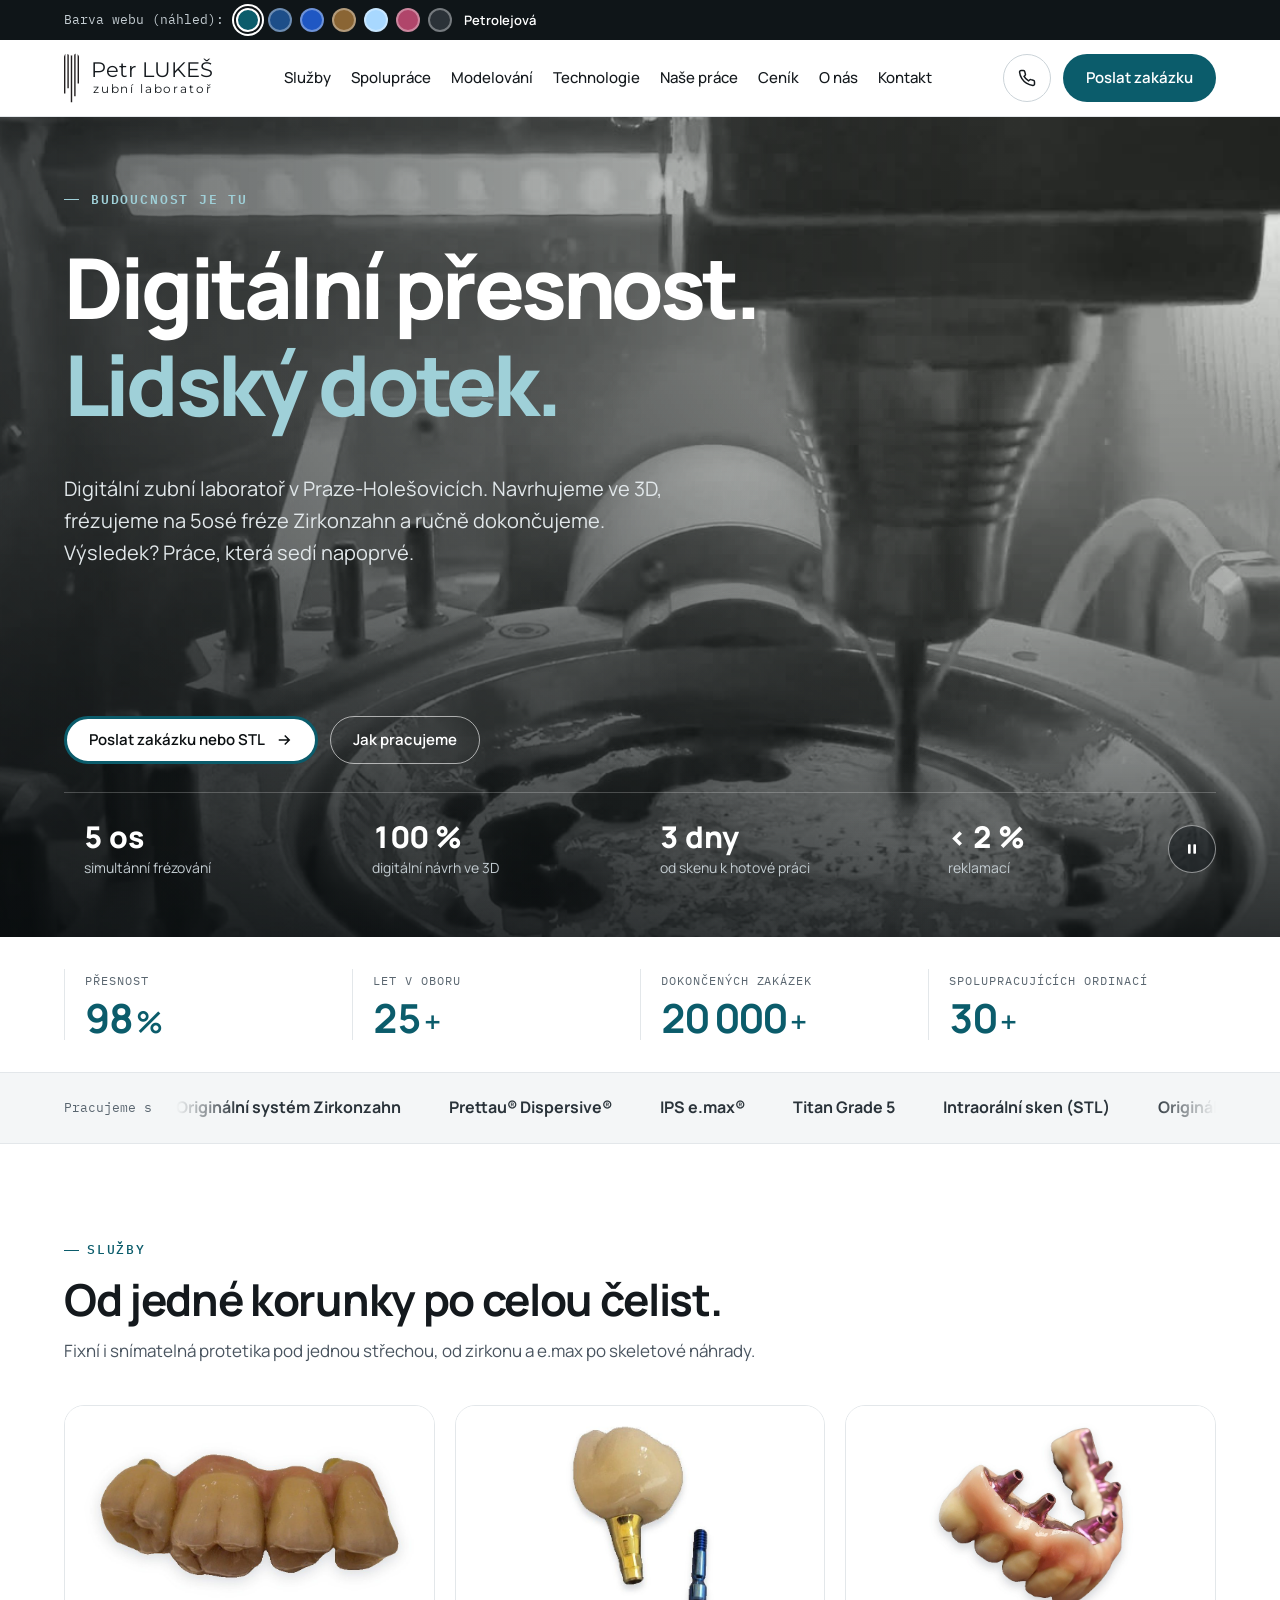
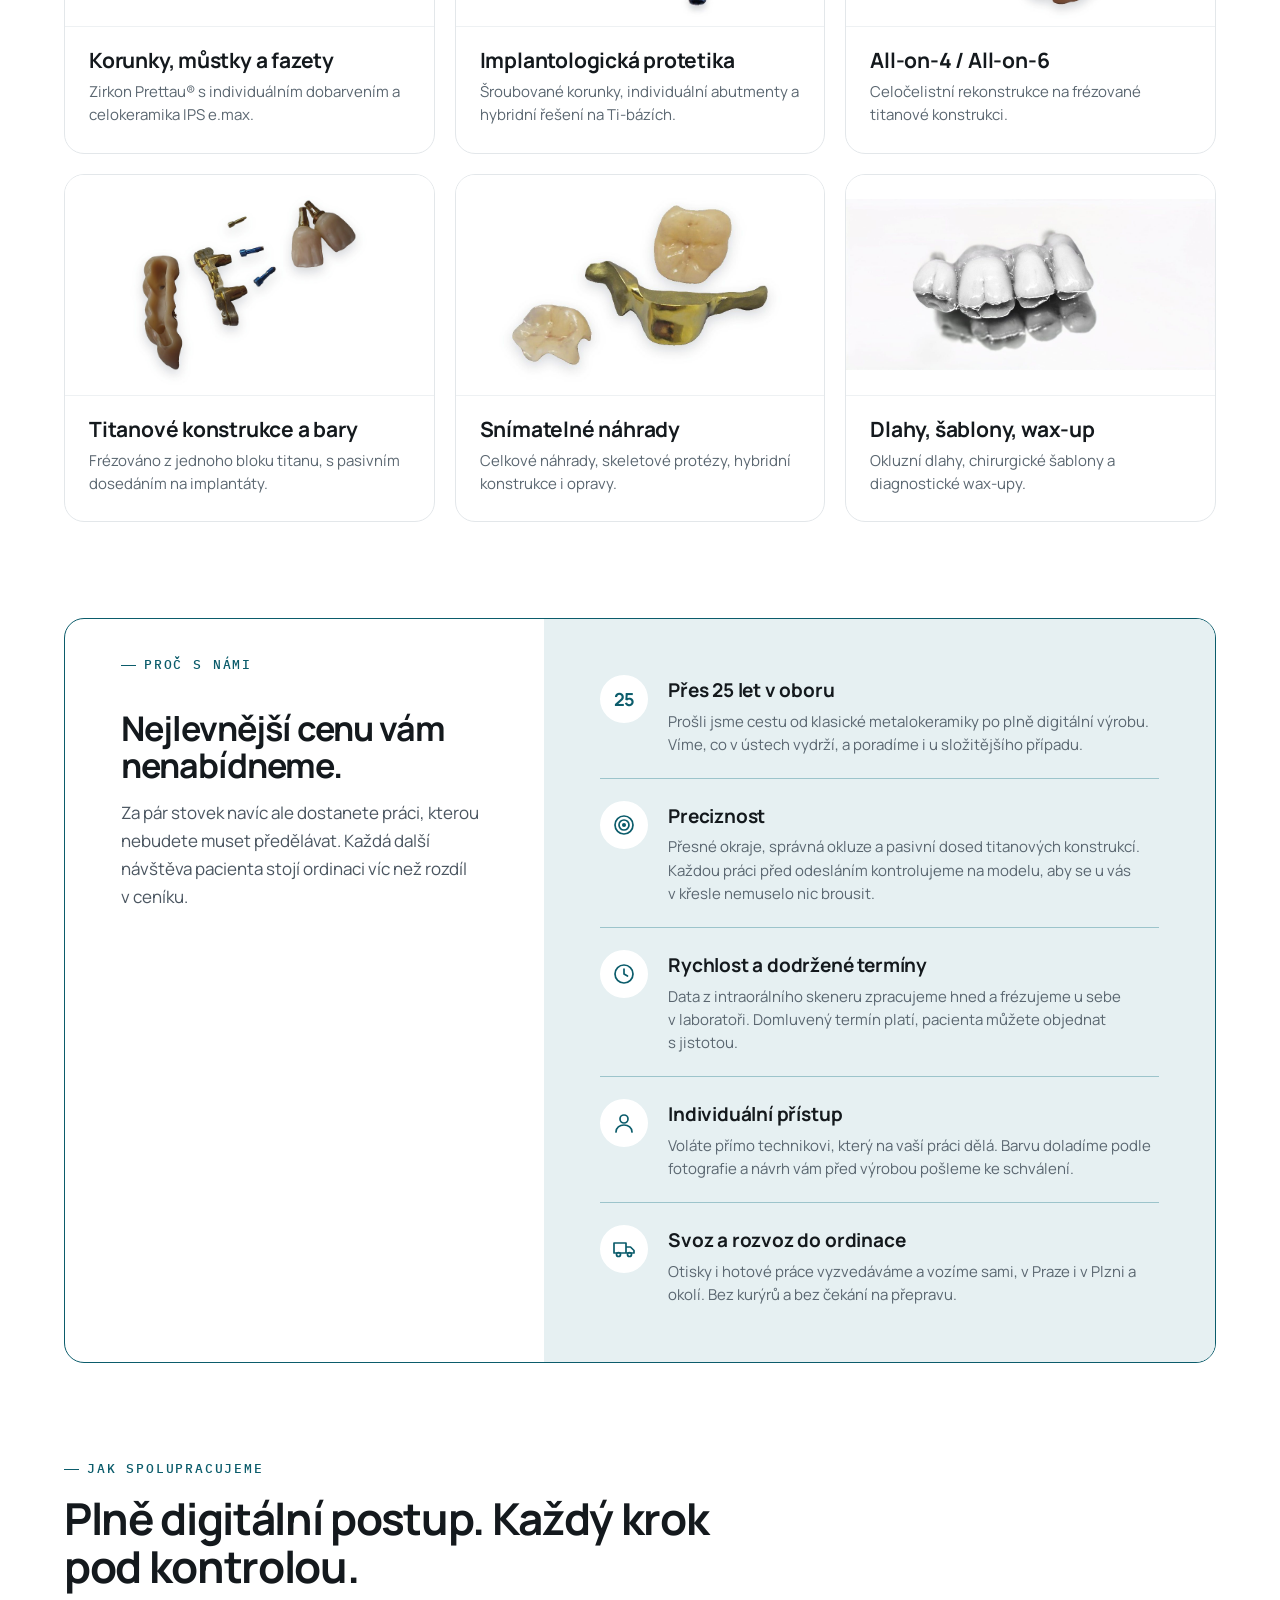
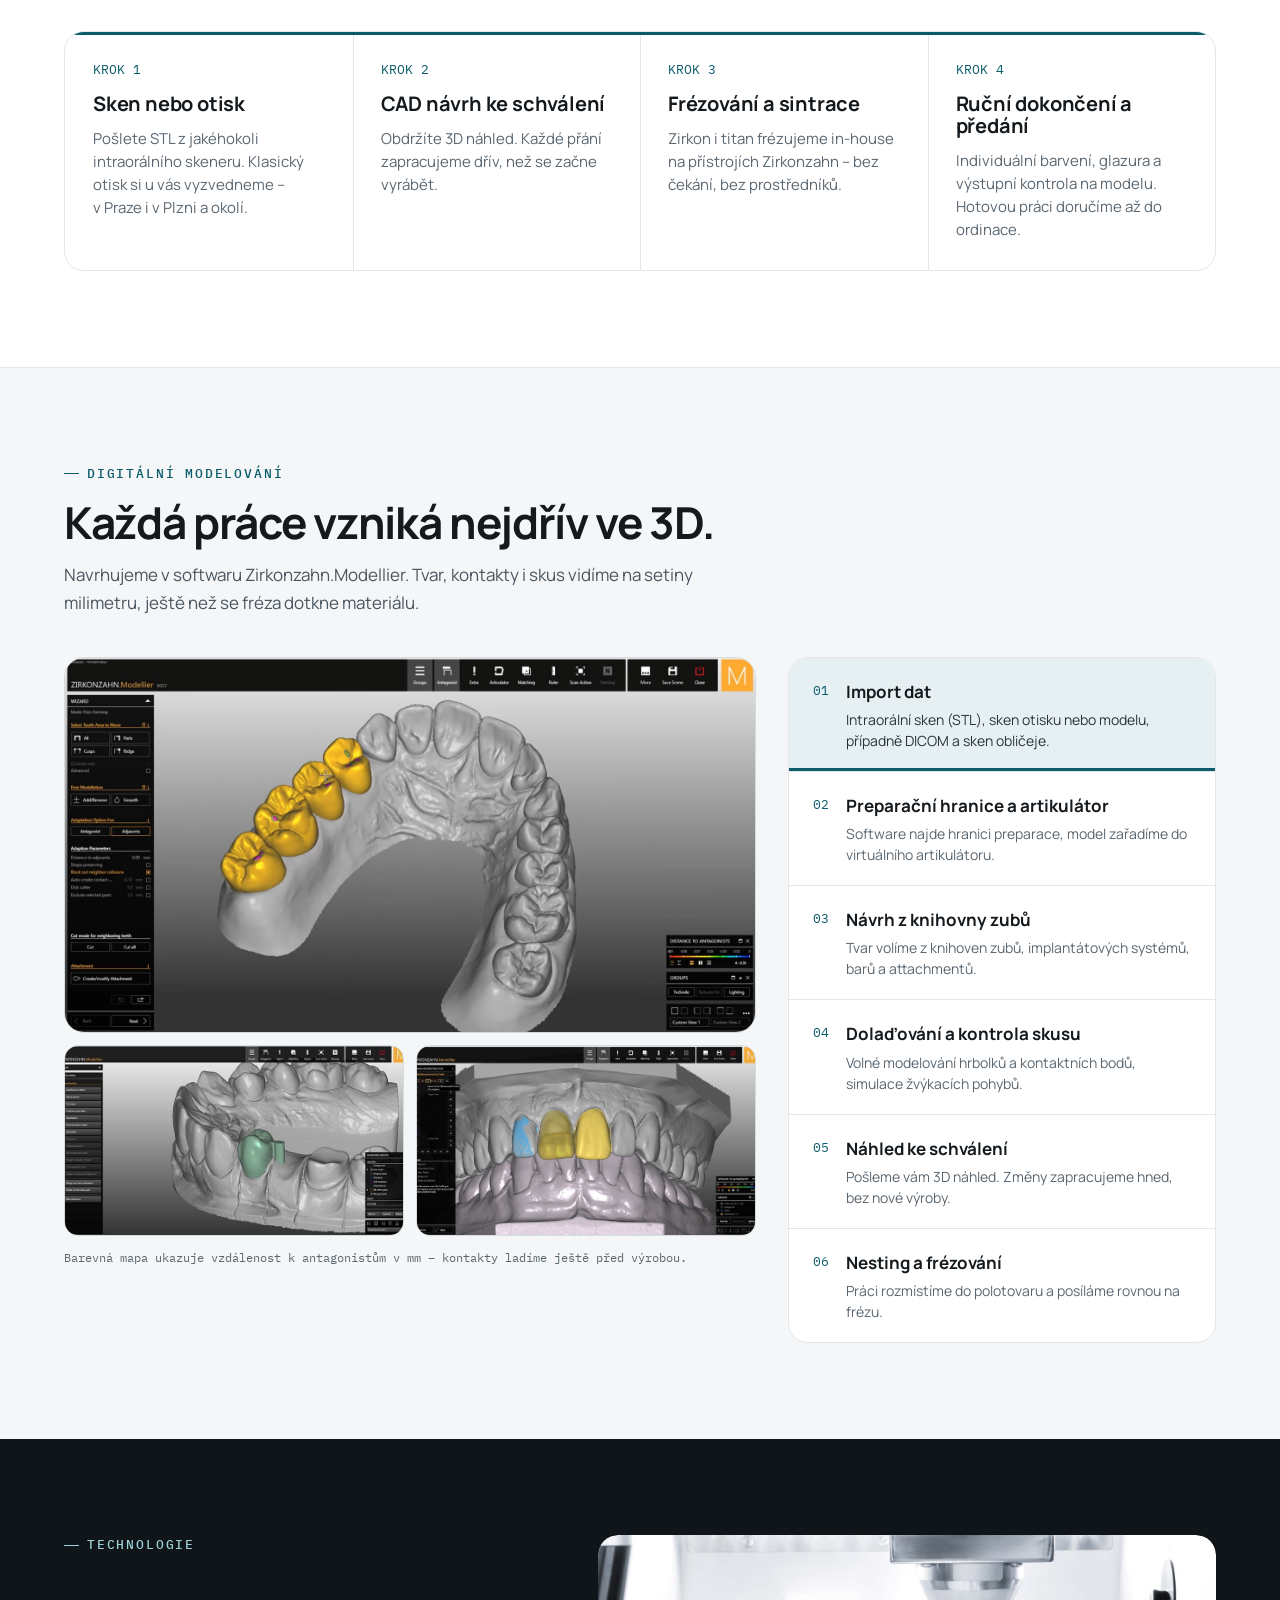
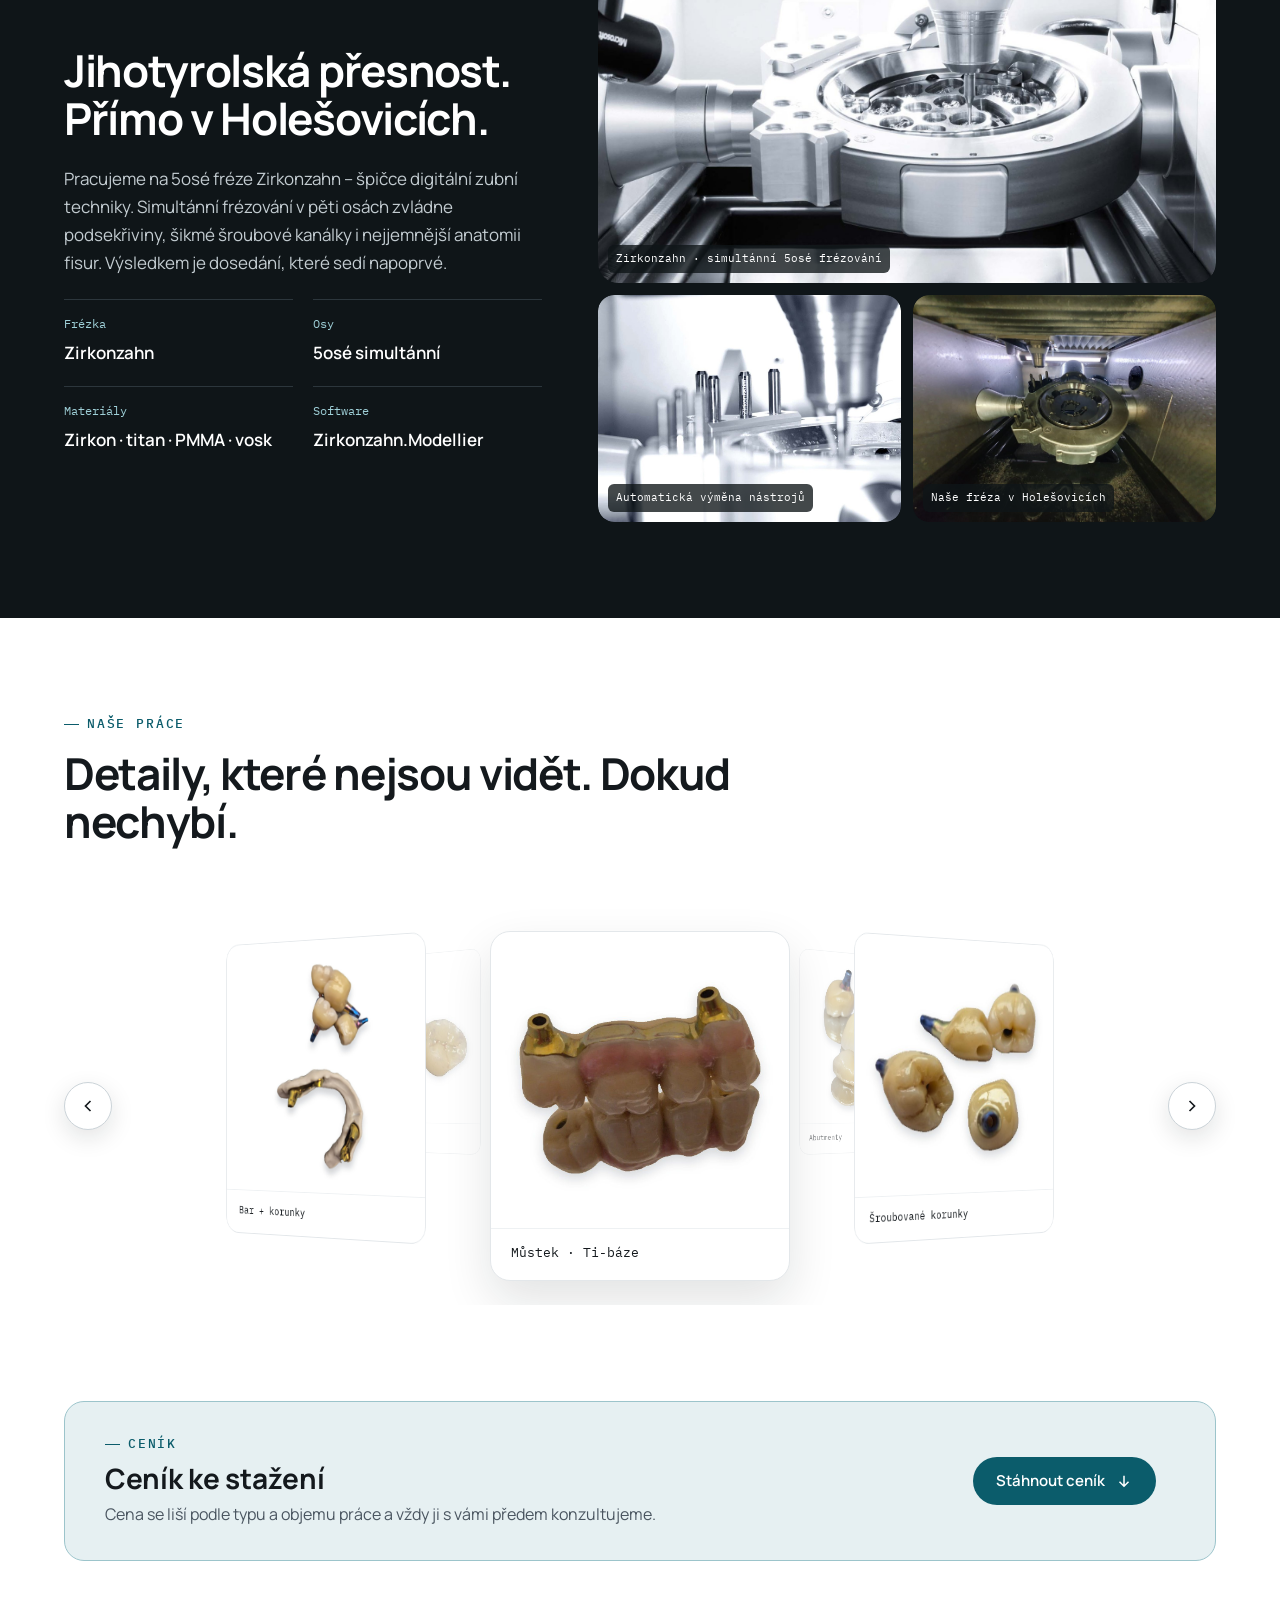
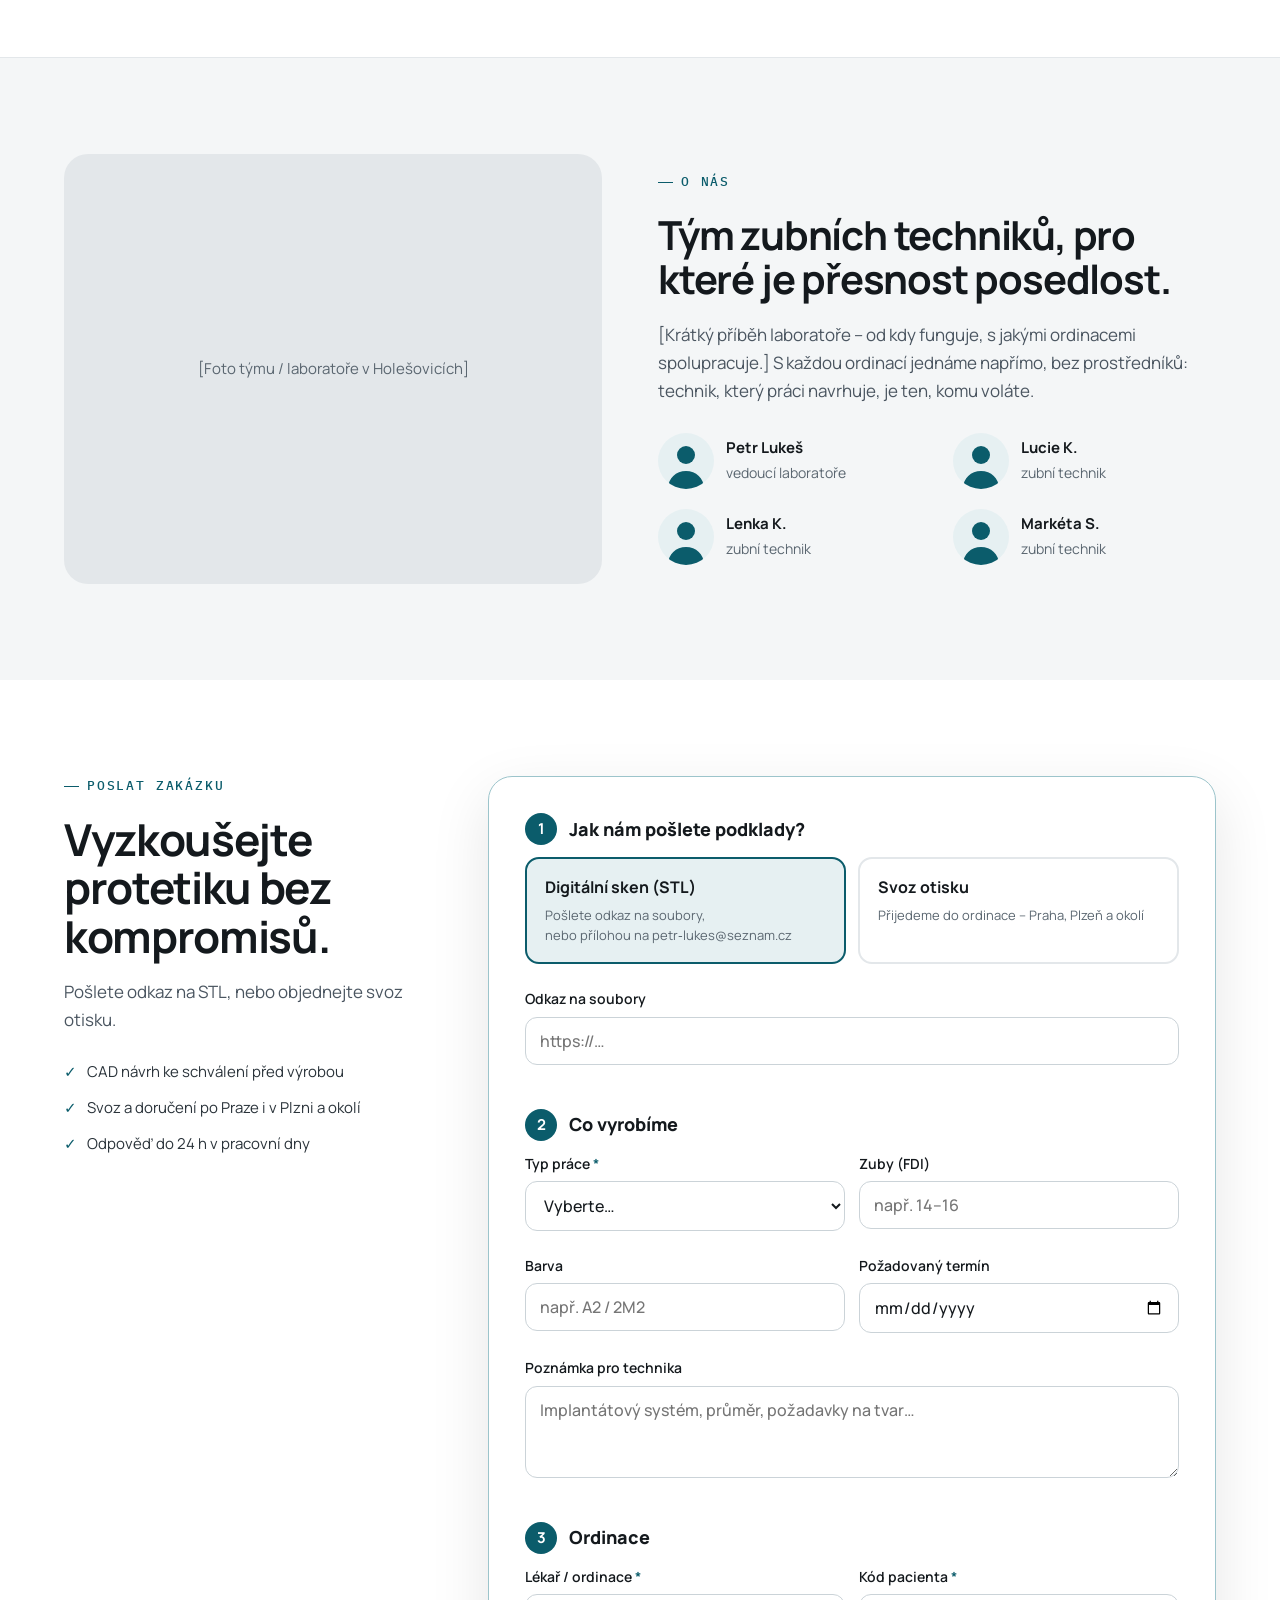
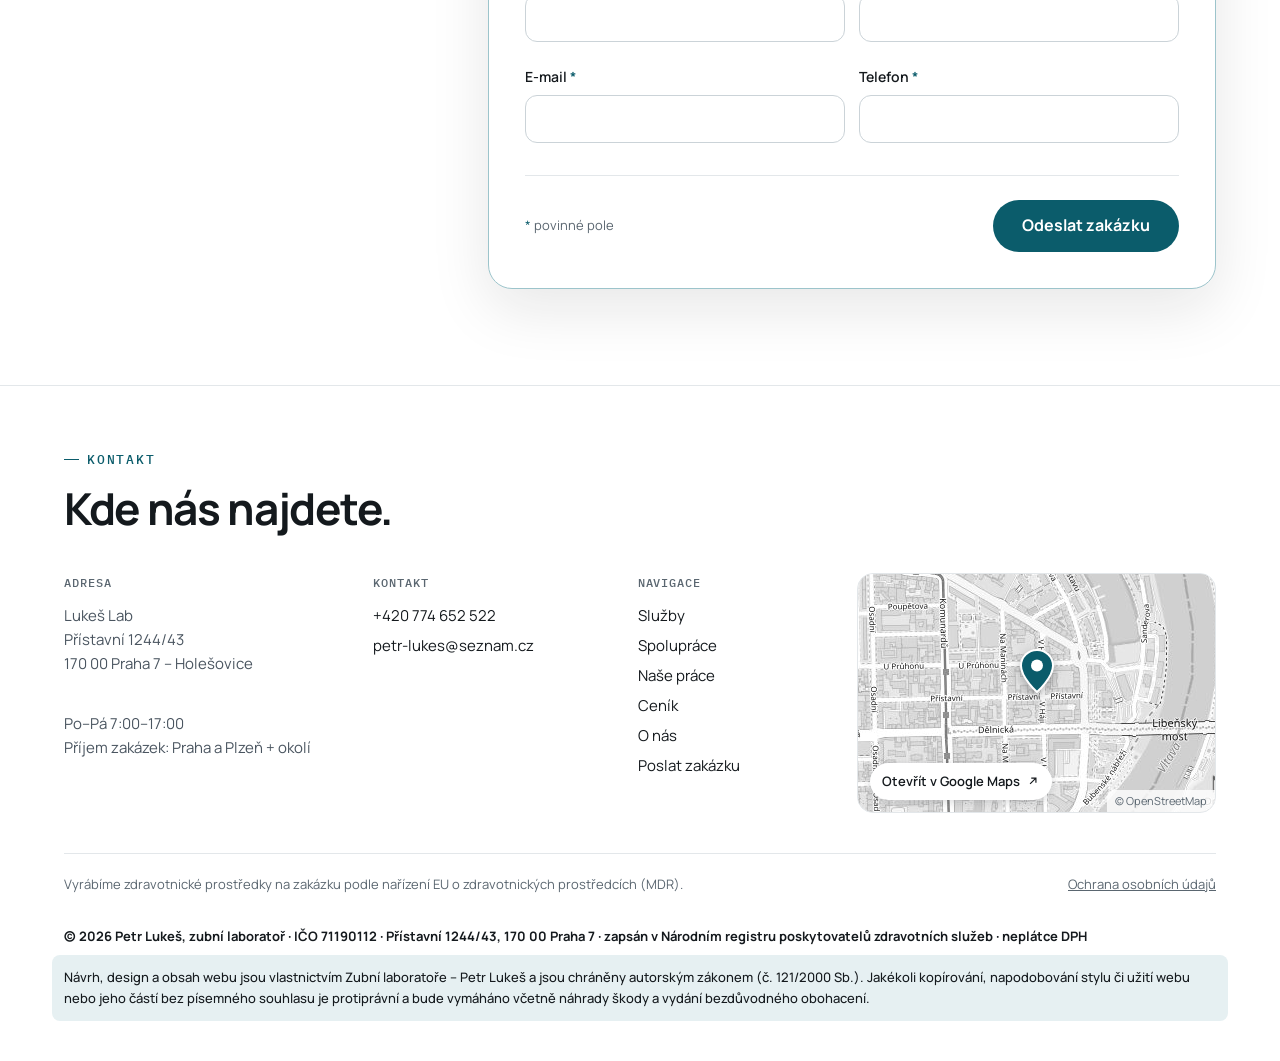
==== index.html @ 60f56a5c "Technologie: kratší odstavec" ====
<!doctype html>
<html lang="cs">
<head>
  <meta charset="utf-8">
  <meta name="viewport" content="width=device-width, initial-scale=1">

  <!-- SEO
       Titulek do ~60 znaků, popis do ~155 znaků (víc Google ve výsledcích ořízne).
       Adresa webu www.lukeslab.cz – při jiné doméně změnit tady, v og:url,
       og:image, ve strukturovaných datech níže, v robots.txt a sitemap.xml. -->
  <title>Zubní laboratoř Praha 7 – zirkon, e.max, implantáty | Lukeš Lab</title>
  <meta name="description" content="Zubní laboratoř v Praze-Holešovicích s 25 lety praxe. Zirkon Prettau, IPS e.max, implantologická protetika a titanové konstrukce. Svoz zakázek v Praze i Plzni.">
  <link rel="canonical" href="https://www.lukeslab.cz/">
  <meta name="theme-color" content="#0B5C6B">

  <!-- Náhled při sdílení (Facebook, WhatsApp, LinkedIn…) – obrázek musí mít celou adresu -->
  <meta property="og:type" content="website">
  <meta property="og:locale" content="cs_CZ">
  <meta property="og:site_name" content="Lukeš Lab">
  <meta property="og:url" content="https://www.lukeslab.cz/">
  <meta property="og:title" content="Lukeš Lab – zubní laboratoř Praha 7">
  <meta property="og:description" content="Digitální přesnost. Lidský dotek. Zirkon, e.max a implantologická protetika z laboratoře v Praze-Holešovicích.">
  <meta property="og:image" content="https://www.lukeslab.cz/video/hero-poster-pc.jpg">
  <meta property="og:image:width" content="1280">
  <meta property="og:image:height" content="720">
  <meta name="twitter:card" content="summary_large_image">

  <link rel="icon" href="img/favicon.svg?v=2" type="image/svg+xml">

  <!-- Písma: Manrope (text a nadpisy), IBM Plex Mono (technické štítky) –
       soubory ve složce fonts/, načítá je style.css. Hlavní písmo se stáhne
       hned, aby text neproblikl náhradním písmem. -->
  <link rel="preload" href="fonts/manrope-latin.woff2" as="font" type="font/woff2" crossorigin>

  <!-- ?v=… = verze souboru. Po každé změně CSS/JS číslo zvýšit (na všech
       stránkách), jinak prohlížeče mohou ještě chvíli používat starou kopii. -->
  <link rel="stylesheet" href="css/style.css?v=110">
  <script src="js/main.js?v=63" defer></script>
  <script src="js/efekty.js?v=61" defer></script>
  <script src="js/zakazka.js?v=65" defer></script>

  <!-- DOČASNÉ (přepínač barev): obnoví naposledy zvolenou barvu ještě před
       vykreslením stránky, aby neproblikla výchozí. Po výběru barvy smazat. -->
  <script>
    try {
      var savedAccent = localStorage.getItem('accent');
      if (savedAccent) document.documentElement.setAttribute('data-accent', savedAccent);
    } catch (e) {}
  </script>

  <!-- Strukturovaná data pro Google (název, adresa, telefon, služby) -->
  <script type="application/ld+json">
  {
    "@context": "https://schema.org",
    "@type": "MedicalBusiness",
    "@id": "https://www.lukeslab.cz/#laborator",
    "name": "Lukeš Lab",
    "legalName": "Petr Lukeš, zubní laboratoř",
    "description": "Digitální zubní laboratoř v Praze-Holešovicích – zirkon, IPS e.max, implantologická protetika, titanové konstrukce a snímatelné náhrady.",
    "url": "https://www.lukeslab.cz/",
    "image": "https://www.lukeslab.cz/video/hero-poster-pc.jpg",
    "logo": "https://www.lukeslab.cz/img/logo-cele.svg",
    "identifier": {
      "@type": "PropertyValue",
      "propertyID": "IČO",
      "value": "71190112"
    },
    "foundingDate": "2003",
    "telephone": "+420774652522",
    "email": "petr-lukes@seznam.cz",
    "address": {
      "@type": "PostalAddress",
      "streetAddress": "Přístavní 1244/43",
      "addressLocality": "Praha 7 – Holešovice",
      "postalCode": "170 00",
      "addressCountry": "CZ"
    },
    "geo": {
      "@type": "GeoCoordinates",
      "latitude": 50.1043034,
      "longitude": 14.4538413
    },
    "areaServed": ["Praha", "Plzeň"],
    "openingHoursSpecification": {
      "@type": "OpeningHoursSpecification",
      "dayOfWeek": ["Monday", "Tuesday", "Wednesday", "Thursday", "Friday"],
      "opens": "07:00",
      "closes": "17:00"
    },
    "hasOfferCatalog": {
      "@type": "OfferCatalog",
      "name": "Služby zubní laboratoře",
      "itemListElement": [
        { "@type": "Offer", "itemOffered": { "@type": "Service", "name": "Korunky, můstky a fazety (zirkon Prettau, IPS e.max)" } },
        { "@type": "Offer", "itemOffered": { "@type": "Service", "name": "Implantologická protetika" } },
        { "@type": "Offer", "itemOffered": { "@type": "Service", "name": "All-on-4 / All-on-6" } },
        { "@type": "Offer", "itemOffered": { "@type": "Service", "name": "Titanové konstrukce a bary" } },
        { "@type": "Offer", "itemOffered": { "@type": "Service", "name": "Snímatelné náhrady" } },
        { "@type": "Offer", "itemOffered": { "@type": "Service", "name": "Dlahy, chirurgické šablony, wax-up" } }
      ]
    },
    "founder": {
      "@type": "Person",
      "name": "Petr Lukeš"
    }
  }
  </script>
</head>

<body class="has-mobile-bar">

<a class="skip-link" href="#obsah">Přeskočit na obsah</a>


<!-- ======================================================================
     DOČASNÉ: PŘEPÍNAČ BAREV
     Slouží jen k výběru akcentní barvy webu. Po rozhodnutí:
       1. smazat tento blok a skript „přepínač barev“ v <head>,
       2. v css/style.css nastavit vybranou barvu jako výchozí v :root.
     ====================================================================== -->
<div class="theme-bar">
  <div class="wrap theme-bar__inner">
    <span class="theme-bar__label">Barva webu (náhled):</span>
    <div class="theme-bar__swatches" role="group" aria-label="Barva webu">
      <button class="swatch" type="button" data-accent-choice="petrol" style="--swatch: #0B5C6B" title="Petrolejová"><span class="visually-hidden">Petrolejová</span></button>
      <button class="swatch" type="button" data-accent-choice="navy"   style="--swatch: #1D4E89" title="Půlnoční modrá"><span class="visually-hidden">Půlnoční modrá</span></button>
      <button class="swatch" type="button" data-accent-choice="cobalt" style="--swatch: #1F57C3" title="Kobaltová"><span class="visually-hidden">Kobaltová</span></button>
      <button class="swatch" type="button" data-accent-choice="bronze" style="--swatch: #8A6534" title="Bronzová"><span class="visually-hidden">Bronzová</span></button>
      <button class="swatch" type="button" data-accent-choice="sky"    style="--swatch: #A8D8FF" title="Nebeská modrá"><span class="visually-hidden">Nebeská modrá</span></button>
      <button class="swatch" type="button" data-accent-choice="gum"    style="--swatch: #B0456A" title="Dásňová růžová"><span class="visually-hidden">Dásňová růžová</span></button>
      <button class="swatch" type="button" data-accent-choice="graphite" style="--swatch: #2B3238" title="Grafitová"><span class="visually-hidden">Grafitová</span></button>
    </div>
    <span class="theme-bar__name" aria-live="polite"></span>
  </div>
</div>


<!-- ======================================================================
     HLAVIČKA
     Pořadí odkazů v menu odpovídá pořadí sekcí na stránce (01–06).
     Stejná hlavička je i na ostatních stránkách – při změně upravit všude.
     ====================================================================== -->
<header class="header">
  <div class="wrap header__inner">

    <a class="logo" href="#top" aria-label="Petr Lukeš, zubní laboratoř – na začátek stránky">
      <img class="logo__img" src="img/logo-symbol.svg?v=1" width="15" height="50" alt="">
      <span class="logo__text">
        <span class="logo__name">Petr LUKEŠ</span>
        <span class="logo__sub">zubní laboratoř</span>
      </span>
    </a>

    <nav class="nav" id="nav" aria-label="Hlavní navigace">
      <ul class="nav__list">
        <li><a class="nav__link" href="#sluzby">Služby</a></li>
        <li><a class="nav__link" href="#spoluprace">Spolupráce</a></li>
        <li><a class="nav__link" href="#modelovani">Modelování</a></li>
        <li><a class="nav__link" href="#technologie">Technologie</a></li>
        <li><a class="nav__link" href="#prace">Naše práce</a></li>
        <li><a class="nav__link" href="#cenik">Ceník</a></li>
        <li><a class="nav__link" href="#onas">O nás</a></li>
        <!-- Jen v mobilním menu – na desktopu je tlačítko přímo v hlavičce -->
        <li class="nav__mobile-only"><a class="nav__link" href="#zakazka">Poslat zakázku</a></li>
        <li><a class="nav__link" href="#kontakt">Kontakt</a></li>
      </ul>
    </nav>

    <div class="header__actions">
      <!-- Telefon jako ikona (číslo se do hlavičky vedle menu nevejde);
           číslo ukáže bublina po najetí myší a čtečky přečtou aria-label -->
      <a class="header__phone" href="tel:+420774652522" title="+420 774 652 522" aria-label="Zavolat +420 774 652 522">
        <svg width="18" height="18" viewBox="0 0 24 24" fill="none" stroke="currentColor" stroke-width="2" aria-hidden="true"><path d="M22 16.9v3a2 2 0 01-2.2 2 19.8 19.8 0 01-8.6-3.1 19.5 19.5 0 01-6-6A19.8 19.8 0 012.1 4.2 2 2 0 014.1 2h3a2 2 0 012 1.7c.1 1 .4 1.9.7 2.8a2 2 0 01-.5 2.1L8.1 9.9a16 16 0 006 6l1.3-1.3a2 2 0 012.1-.4c.9.3 1.8.6 2.8.7a2 2 0 011.7 2z"/></svg>
      </a>
      <a class="btn btn--primary header__cta" href="#zakazka">Poslat zakázku</a>
      <button class="burger" type="button" aria-controls="nav" aria-expanded="false" aria-label="Otevřít menu">
        <span class="burger__lines"></span>
      </button>
    </div>

  </div>
</header>


<main id="obsah">

  <!-- ====================================================================
       HERO – video na pozadí
       - Video je předem převedené do černobílé, bez zvuku a zesvětlené
         (viz tools/priprav-video.ps1). Při výměně videa stačí nahradit
         soubory ve složce video/ a názvy nechat stejné.
       - Na mobilu se načte výřez na výšku (atribut media u <source>).
       - Úvodní obrázek (poster) je v CSS jako pozadí sekce .hero –
         díky tomu může být pro mobil jiný než pro počítač.
       - aria-hidden: video je jen dekorace, čtečky ho přeskočí.
       ==================================================================== -->
  <section class="hero" id="top" aria-labelledby="hero-title">

    <video class="hero__video" autoplay muted loop playsinline preload="auto" aria-hidden="true">
      <source src="video/hero-mobil.mp4" type="video/mp4" media="(max-width: 720px)">
      <source src="video/hero-pc.mp4" type="video/mp4">
    </video>
    <div class="hero__overlay" aria-hidden="true"></div>

    <div class="wrap hero__content">
      <p class="hero__eyebrow">Budoucnost je tu</p>

      <h1 class="hero__title" id="hero-title">
        <span class="hero__line">Digitální přesnost.</span>
        <span class="hero__line hero__title-accent">Lidský dotek.</span>
      </h1>

      <p class="hero__lead">
        Digitální zubní laboratoř v&nbsp;Praze-Holešovicích. Navrhujeme ve 3D,
        frézujeme na 5osé fréze Zirkonzahn a&nbsp;ručně dokončujeme.
        Výsledek? Práce, která sedí napoprvé.
      </p>

      <div class="hero__buttons">
        <a class="btn btn--light" href="#zakazka">
          Poslat zakázku nebo STL
          <svg width="18" height="18" viewBox="0 0 24 24" fill="none" stroke="currentColor" stroke-width="2" aria-hidden="true"><path d="M5 12h14M13 6l6 6-6 6"/></svg>
        </a>
        <a class="btn btn--ghost" href="#spoluprace">Jak pracujeme</a>
      </div>

      <div class="hero__bottom">
        <!-- Čísla: uvádět jen ověřené hodnoty (reklamace < 2 % – mít doložené z evidence reklamací).
             data-count = číslo, ke kterému se při načtení „napočítá“ (efekty.js). -->
        <dl class="hero__stats">
          <div class="hero__stat"><dt>simultánní frézování</dt><dd data-count="5" data-suffix=" os">5 os</dd></div>
          <div class="hero__stat"><dt>digitální návrh ve 3D</dt><dd data-count="100" data-suffix="&nbsp;%">100&nbsp;%</dd></div>
          <div class="hero__stat"><dt>od skenu k&nbsp;hotové práci</dt><dd data-count="3" data-suffix="&nbsp;dny">3&nbsp;dny</dd></div>
          <div class="hero__stat"><dt>reklamací</dt><dd>&lt;&nbsp;2&nbsp;%</dd></div>
        </dl>

        <button class="hero__toggle" type="button" aria-label="Pozastavit video na pozadí">
          <svg class="icon-pause" width="16" height="16" viewBox="0 0 24 24" fill="currentColor" aria-hidden="true"><rect x="6" y="5" width="4" height="14" rx="1"/><rect x="14" y="5" width="4" height="14" rx="1"/></svg>
          <svg class="icon-play" width="16" height="16" viewBox="0 0 24 24" fill="currentColor" aria-hidden="true"><path d="M7 5v14l12-7z"/></svg>
        </button>
      </div>
    </div>
  </section>


  <!-- ====================================================================
       ČÍSLA – pás statistik pod hero
       Čísla se při zobrazení napočítají od nuly (efekty.js).
       data-count = cílové číslo; znak za číslem (+, %) je ve zvláštním <span>.
       Zakázky (20 000+) jsou odhad za 25 let provozu – potvrdit s P. Lukešem.
       (změnit data-count i číslo uvnitř <span>)
       ==================================================================== -->
  <section class="stats" aria-label="Lukeš Lab v číslech">
    <div class="wrap">
      <dl class="stats__grid">
        <div class="stats__item">
          <dt>Přesnost</dt>
          <dd><span data-count="98">98</span><span class="stats__unit">%</span></dd>
        </div>
        <div class="stats__item">
          <dt>Let v oboru</dt>
          <dd><span data-count="25">25</span><span class="stats__unit">+</span></dd>
        </div>
        <div class="stats__item">
          <dt>Dokončených<br class="br-mobile"> zakázek</dt>
          <dd><span data-count="20000">20&nbsp;000</span><span class="stats__unit">+</span></dd>
        </div>
        <div class="stats__item">
          <dt>Spolupracujících<br class="br-mobile"> ordinací</dt>
          <dd><span data-count="30">30</span><span class="stats__unit">+</span></dd>
        </div>
      </dl>
    </div>
  </section>


  <!-- ====================================================================
       PÁS „PRACUJEME S“
       Položky ubíhají dokola (efekty.js je zdvojí, aby smyčka navazovala).
       Novou položku stačí přidat jako další <li>.
       ==================================================================== -->
  <section class="strip" aria-label="Na čem stavíme">
    <div class="wrap strip__inner">
      <span class="strip__label">Pracujeme s</span>
      <div class="strip__viewport">
        <ul class="strip__track">
          <li class="strip__item">Originální systém Zirkonzahn</li>
          <li class="strip__item">Prettau® Dispersive®</li>
          <li class="strip__item">IPS e.max®</li>
          <li class="strip__item">Titan Grade 5</li>
          <li class="strip__item">Intraorální sken (STL)</li>
        </ul>
      </div>
    </div>
  </section>


  <!-- ====================================================================
       SLUŽBY
       ==================================================================== -->
  <section class="section" id="sluzby" aria-labelledby="sluzby-title">
    <div class="wrap">

      <div class="section-head">
        <div class="section-head__text">
          <span class="section-label">Služby</span>
          <h2 id="sluzby-title">Od jedné korunky po celou čelist.</h2>
          <p class="section-lead">Fixní i snímatelná protetika pod jednou střechou, od zirkonu a&nbsp;e.max po skeletové náhrady.</p>
        </div>
      </div>

      <div class="cards">
        <article class="card">
          <img class="card__img" src="img/mustek-frontal.jpg" width="1029" height="540" loading="lazy" alt="Zirkonový můstek, frontální pohled">
          <div class="card__body">
            <h3>Korunky, můstky a fazety</h3>
            <p>Zirkon Prettau® s individuálním dobarvením a celokeramika IPS e.max.</p>
          </div>
        </article>

        <article class="card">
          <img class="card__img" src="img/korunka-sroub.jpg" width="411" height="512" loading="lazy" alt="Šroubovaná korunka na titanové bázi se šroubem">
          <div class="card__body">
            <h3>Implantologická protetika</h3>
            <p>Šroubované korunky, individuální abutmenty a hybridní řešení na Ti-bázích.</p>
          </div>
        </article>

        <article class="card">
          <img class="card__img" src="img/all-on-6.jpg" width="1234" height="1190" loading="lazy" alt="Hybridní náhrada All-on-6 s titanovou konstrukcí">
          <div class="card__body">
            <h3>All-on-4 / All-on-6</h3>
            <p>Celočelistní rekonstrukce na frézované titanové konstrukci.</p>
          </div>
        </article>

        <article class="card">
          <img class="card__img" src="img/bar-komponenty-2.jpg" width="1400" height="1168" loading="lazy" alt="Frézovaný titanový bar s komponenty">
          <div class="card__body">
            <h3>Titanové konstrukce a bary</h3>
            <p>Frézováno z jednoho bloku titanu, s pasivním dosedáním na implantáty.</p>
          </div>
        </article>

        <article class="card">
          <img class="card__img" src="img/titanova-konstrukce.jpg" width="916" height="636" loading="lazy" alt="Titanová kostra a zirkonové korunky">
          <div class="card__body">
            <h3>Snímatelné náhrady</h3>
            <p>Celkové náhrady, skeletové protézy, hybridní konstrukce i opravy.</p>
          </div>
        </article>

        <article class="card">
          <img class="card__img" src="img/mustek-bw.jpg" width="1400" height="647" loading="lazy" alt="Můstek v černobílém detailu">
          <div class="card__body">
            <h3>Dlahy, šablony, wax-up</h3>
            <p>Okluzní dlahy, chirurgické šablony a diagnostické wax-upy.</p>
          </div>
        </article>
      </div>

      <!-- Proč s námi – 5 výhod (texty od P. Lukeše, upraveno) -->
      <div class="why">
        <div class="why__intro">
          <span class="section-label">Proč s námi</span>
          <h3>Nejlevnější cenu vám nenabídneme.</h3>
          <p class="section-lead">Za pár stovek navíc ale dostanete práci, kterou nebudete muset předělávat. Každá další návštěva pacienta stojí ordinaci víc než rozdíl v&nbsp;ceníku.</p>
        </div>

        <ol class="why__list">
          <li class="why__item">
            <span class="why__icon why__icon--num" aria-hidden="true">25</span>
            <h4>Přes 25 let v oboru</h4>
            <p>Prošli jsme cestu od klasické metalokeramiky po plně digitální výrobu. Víme, co v&nbsp;ústech vydrží, a poradíme i u složitějšího případu.</p>
          </li>
          <li class="why__item">
            <span class="why__icon" aria-hidden="true"><svg viewBox="0 0 24 24"><circle cx="12" cy="12" r="9"/><circle cx="12" cy="12" r="5"/><circle cx="12" cy="12" r="1.2" fill="currentColor"/></svg></span>
            <h4>Preciznost</h4>
            <p>Přesné okraje, správná okluze a pasivní dosed titanových konstrukcí. Každou práci před odesláním kontrolujeme na modelu, aby se u vás v&nbsp;křesle nemuselo nic brousit.</p>
          </li>
          <li class="why__item">
            <span class="why__icon" aria-hidden="true"><svg viewBox="0 0 24 24"><circle cx="12" cy="12" r="9"/><path d="M12 7v5l3.5 2"/></svg></span>
            <h4>Rychlost a dodržené termíny</h4>
            <p>Data z&nbsp;intraorálního skeneru zpracujeme hned a frézujeme u&nbsp;sebe v&nbsp;laboratoři. Domluvený termín platí, pacienta můžete objednat s&nbsp;jistotou.</p>
          </li>
          <li class="why__item">
            <span class="why__icon" aria-hidden="true"><svg viewBox="0 0 24 24"><circle cx="12" cy="8" r="4"/><path d="M4 21c0-4.4 3.6-7 8-7s8 2.6 8 7"/></svg></span>
            <h4>Individuální přístup</h4>
            <p>Voláte přímo technikovi, který na vaší práci dělá. Barvu doladíme podle fotografie a&nbsp;návrh vám před výrobou pošleme ke schválení.</p>
          </li>
          <li class="why__item">
            <span class="why__icon" aria-hidden="true"><svg viewBox="0 0 24 24"><path d="M2 6h12v10H2zM14 10h4.5L22 13.5V16h-8"/><circle cx="6.5" cy="17.5" r="2"/><circle cx="17.5" cy="17.5" r="2"/></svg></span>
            <h4>Svoz a rozvoz do ordinace</h4>
            <p>Otisky i hotové práce vyzvedáváme a&nbsp;vozíme sami, v&nbsp;Praze i&nbsp;v&nbsp;Plzni a okolí. Bez kurýrů a&nbsp;bez čekání na přepravu.</p>
          </li>
        </ol>
      </div>

    </div>
  </section>


  <!-- ====================================================================
       JAK SPOLUPRACUJEME
       ==================================================================== -->
  <section class="section" id="spoluprace" aria-labelledby="spoluprace-title" style="padding-top: 0">
    <div class="wrap">

      <div class="section-head">
        <div class="section-head__text">
          <span class="section-label">Jak spolupracujeme</span>
          <h2 id="spoluprace-title">Plně digitální postup. Každý krok pod kontrolou.</h2>
        </div>
      </div>

      <ol class="steps">
        <li class="step">
          <span class="step__num">KROK 1</span>
          <h3>Sken nebo otisk</h3>
          <p>Pošlete STL z jakéhokoli intraorálního skeneru. Klasický otisk si u vás vyzvedneme – v&nbsp;Praze i v&nbsp;Plzni a okolí.</p>
        </li>
        <li class="step">
          <span class="step__num">KROK 2</span>
          <h3>CAD návrh ke schválení</h3>
          <p>Obdržíte 3D náhled. Každé přání zapracujeme dřív, než se začne vyrábět.</p>
        </li>
        <li class="step">
          <span class="step__num">KROK 3</span>
          <h3>Frézování a sintrace</h3>
          <p>Zirkon i titan frézujeme in-house na přístrojích Zirkonzahn – bez čekání, bez prostředníků.</p>
        </li>
        <li class="step">
          <span class="step__num">KROK 4</span>
          <h3>Ruční dokončení a předání</h3>
          <p>Individuální barvení, glazura a výstupní kontrola na modelu. Hotovou práci doručíme až do ordinace.</p>
        </li>
      </ol>

    </div>
  </section>


  <!-- ====================================================================
       DIGITÁLNÍ MODELOVÁNÍ
       ==================================================================== -->
  <section class="section section--surface" id="modelovani" aria-labelledby="modelovani-title">
    <div class="wrap">

      <div class="section-head">
        <div class="section-head__text">
          <span class="section-label">Digitální modelování</span>
          <h2 id="modelovani-title">Každá práce vzniká nejdřív ve 3D.</h2>
          <p class="section-lead">Navrhujeme v softwaru Zirkonzahn.Modellier. Tvar, kontakty i skus vidíme na setiny milimetru, ještě než se fréza dotkne materiálu.</p>
        </div>
      </div>

      <div class="modelling">
        <figure class="modelling__media">
          <img class="modelling__main" src="img/sw-modellier-mustek.jpg" width="1600" height="870" loading="lazy"
               alt="Zirkonzahn.Modellier – návrh čtyř korunek s mapou vzdálenosti k antagonistům">
          <div class="modelling__thumbs">
            <img src="img/sw-modellier-korunka.jpg" width="780" height="420" loading="lazy"
                 alt="Modellier – návrh jednotlivé korunky na modelu čelisti">
            <img src="img/sw-modellier-frontal.jpg" width="1600" height="861" loading="lazy"
                 alt="Modellier – návrh frontálních korunek a mezičlenu v horní čelisti">
          </div>
          <figcaption class="modelling__caption">Barevná mapa ukazuje vzdálenost k antagonistům v mm – kontakty ladíme ještě před výrobou.</figcaption>
        </figure>

        <!-- Kroky se při zobrazení samy postupně zvýrazňují (efekty.js);
             najetí myší nebo kliknutí vybere krok ručně. -->
        <ol class="modelling__steps">
          <li><span class="mono">01</span><div><strong>Import dat</strong><span>Intraorální sken (STL), sken otisku nebo modelu, případně DICOM a sken obličeje.</span></div></li>
          <li><span class="mono">02</span><div><strong>Preparační hranice a artikulátor</strong><span>Software najde hranici preparace, model zařadíme do virtuálního artikulátoru.</span></div></li>
          <li><span class="mono">03</span><div><strong>Návrh z knihovny zubů</strong><span>Tvar volíme z knihoven zubů, implantátových systémů, barů a attachmentů.</span></div></li>
          <li><span class="mono">04</span><div><strong>Dolaďování a kontrola skusu</strong><span>Volné modelování hrbolků a kontaktních bodů, simulace žvýkacích pohybů.</span></div></li>
          <li><span class="mono">05</span><div><strong>Náhled ke schválení</strong><span>Pošleme vám 3D náhled. Změny zapracujeme hned, bez nové výroby.</span></div></li>
          <li><span class="mono">06</span><div><strong>Nesting a frézování</strong><span>Práci rozmístíme do polotovaru a posíláme rovnou na frézu.</span></div></li>
        </ol>
      </div>

    </div>
  </section>


  <!-- ====================================================================
       TECHNOLOGIE (tmavá sekce)
       Fotky přístrojů jsou od Zirkonzahnu – před spuštěním nahradit vlastními
       nebo mít písemný souhlas.
       ==================================================================== -->
  <section class="section section--dark" id="technologie" aria-labelledby="technologie-title">
    <div class="wrap tech">

      <div class="tech__text">
        <span class="section-label">Technologie</span>
        <h2 id="technologie-title">Jihotyrolská přesnost. Přímo v&nbsp;Holešovicích.</h2>
        <p>Pracujeme na 5osé fréze Zirkonzahn – špičce digitální zubní techniky. Simultánní frézování v pěti osách zvládne podsekřiviny, šikmé šroubové kanálky i nejjemnější anatomii fisur. Výsledkem je dosedání, které sedí napoprvé.</p>

        <dl class="tech__params">
          <div><dt>Frézka</dt><dd>Zirkonzahn</dd></div>
          <div><dt>Osy</dt><dd>5osé simultánní</dd></div>
          <div><dt>Materiály</dt><dd>Zirkon · titan · PMMA · vosk</dd></div>
          <div><dt>Software</dt><dd>Zirkonzahn.Modellier</dd></div>
        </dl>
      </div>

      <div class="tech__photos">
        <figure class="tech__photo tech__photo--wide">
          <img src="img/zz-m1-celek.jpg?v=2" width="1600" height="900" loading="lazy" alt="Fréza Zirkonzahn – pracovní prostor s rotačním držákem polotovarů">
          <figcaption>Zirkonzahn · simultánní 5osé frézování</figcaption>
        </figure>
        <figure class="tech__photo">
          <img src="img/zz-m1-detail.jpg?v=2" width="1600" height="900" loading="lazy" alt="Detail zásobníku nástrojů frézy">
          <figcaption>Automatická výměna nástrojů</figcaption>
        </figure>
        <figure class="tech__photo">
          <img src="img/frezka-m1.jpg" width="1400" height="1051" loading="lazy" alt="Naše fréza Zirkonzahn v laboratoři v Holešovicích">
          <figcaption>Naše fréza v Holešovicích</figcaption>
        </figure>
      </div>

    </div>
  </section>


  <!-- ====================================================================
       NAŠE PRÁCE (galerie s filtrem)
       Každá fotka má v data-category jednu nebo více kategorií:
         zirkon | implantaty | titan
       Nová fotka = zkopírovat jednu <figure> a upravit obrázek, popisek
       a kategorie. Třídy --tall / --wide = dlaždice přes 2 řádky / sloupce.
       Kliknutím se fotka zvětší (okno .lightbox dole na stránce, efekty.js).
       ==================================================================== -->
  <section class="section" id="prace" aria-labelledby="prace-title">
    <div class="wrap">

      <div class="section-head">
        <div class="section-head__text">
          <span class="section-label">Naše práce</span>
          <h2 id="prace-title">Detaily, které nejsou vidět. Dokud nechybí.</h2>
        </div>
      </div>

      <!-- 3D karusel: fotky stojí v kruhu a ten se sám pomalu otáčí (efekty.js).
           Otáčí se i šipkami, tahem prstu nebo kliknutím na boční fotku;
           kliknutí na přední fotku ji zvětší. Novou fotku stačí přidat
           jako další <figure> – kruh se přepočítá sám. -->
      <div class="carousel">
        <div class="gallery">
          <div class="gallery__track">
            <figure class="gallery__item">
              <img src="img/mustek-titan-baze.jpg" width="979" height="803" loading="lazy" alt="Můstek na titanové bázi">
              <figcaption>Můstek · Ti-báze</figcaption>
            </figure>
            <figure class="gallery__item">
              <img src="img/korunky-sroubovane.jpg" width="667" height="573" loading="lazy" alt="Šroubované zirkonové korunky">
              <figcaption>Šroubované korunky</figcaption>
            </figure>
            <figure class="gallery__item">
              <img src="img/abutmenty-mix.jpg" width="927" height="1086" loading="lazy" alt="Korunky s barevně anodizovanými abutmenty">
              <figcaption>Abutmenty</figcaption>
            </figure>
            <figure class="gallery__item">
              <img src="img/mustek-titan-zespodu.jpg" width="886" height="780" loading="lazy" alt="Můstek s titanovou konstrukcí, pohled zespodu">
              <figcaption>Titanová konstrukce</figcaption>
            </figure>
            <figure class="gallery__item">
              <img src="img/abutment-hybrid.jpg" width="467" height="301" loading="lazy" alt="Hybridní abutment se zirkonovou korunkou">
              <figcaption>Hybridní abutment</figcaption>
            </figure>
            <figure class="gallery__item">
              <img src="img/set-korunky-bar.jpg" width="915" height="1400" loading="lazy" alt="Sada korunek a titanový bar v silikonovém klíči">
              <figcaption>Bar + korunky</figcaption>
            </figure>
          </div>
        </div>
        <button class="carousel__btn carousel__btn--prev" type="button" aria-label="Předchozí fotka">
          <svg width="20" height="20" viewBox="0 0 24 24" fill="none" stroke="currentColor" stroke-width="2" aria-hidden="true"><path d="M15 6l-6 6 6 6"/></svg>
        </button>
        <button class="carousel__btn carousel__btn--next" type="button" aria-label="Další fotka">
          <svg width="20" height="20" viewBox="0 0 24 24" fill="none" stroke="currentColor" stroke-width="2" aria-hidden="true"><path d="M9 6l6 6-6 6"/></svg>
        </button>
      </div>

    </div>
  </section>


  <!-- ====================================================================
       CENÍK – neveřejný, stáhne se po zadání hesla z e-mailu
       Tlačítko otevře okno #cenik-heslo na konci stránky.
       ==================================================================== -->
  <section class="section section--pricing" id="cenik" aria-label="Ceník">
    <div class="wrap">
      <div class="pricing">
        <div class="pricing__text">
          <span class="section-label">Ceník</span>
          <h3>Ceník ke stažení</h3>
          <p>Cena se liší podle typu a&nbsp;objemu práce a&nbsp;vždy ji s&nbsp;vámi předem konzultujeme.</p>
        </div>
        <div class="pricing__buttons">
          <button class="btn btn--primary" type="button" data-cenik-open>
            Stáhnout ceník
            <svg width="18" height="18" viewBox="0 0 24 24" fill="none" stroke="currentColor" stroke-width="2" aria-hidden="true"><path d="M12 5v14M6 13l6 6 6-6"/></svg>
          </button>
        </div>
      </div>
    </div>
  </section>


  <!-- ====================================================================
       O NÁS
       ==================================================================== -->
  <section class="section section--surface" id="onas" aria-labelledby="onas-title">
    <div class="wrap about">

      <!-- Nahradit: <img class="about__photo" src="img/tym.jpg" alt="…" style="object-fit: cover"> -->
      <div class="about__photo placeholder">[Foto týmu / laboratoře v Holešovicích]</div>

      <div class="about__text">
        <span class="section-label">O nás</span>
        <h2 id="onas-title">Tým zubních techniků, pro které je přesnost posedlost.</h2>
        <p class="section-lead">[Krátký příběh laboratoře – od kdy funguje, s jakými ordinacemi spolupracuje.] S každou ordinací jednáme napřímo, bez prostředníků: technik, který práci navrhuje, je ten, komu voláte.</p>

        <ul class="team">
          <li class="team__member">
            <span class="team__avatar" aria-hidden="true"><svg viewBox="0 0 56 56"><circle cx="28" cy="22" r="9"/><path d="M10 56c0-11 8-18 18-18s18 7 18 18z"/></svg></span>
            <div><strong>Petr Lukeš</strong><span>vedoucí laboratoře</span></div>
          </li>
          <li class="team__member">
            <span class="team__avatar" aria-hidden="true"><svg viewBox="0 0 56 56"><circle cx="28" cy="22" r="9"/><path d="M10 56c0-11 8-18 18-18s18 7 18 18z"/></svg></span>
            <div><strong>Lucie K.</strong><span>zubní technik</span></div>
          </li>
          <li class="team__member">
            <span class="team__avatar" aria-hidden="true"><svg viewBox="0 0 56 56"><circle cx="28" cy="22" r="9"/><path d="M10 56c0-11 8-18 18-18s18 7 18 18z"/></svg></span>
            <div><strong>Lenka K.</strong><span>zubní technik</span></div>
          </li>
          <li class="team__member">
            <span class="team__avatar" aria-hidden="true"><svg viewBox="0 0 56 56"><circle cx="28" cy="22" r="9"/><path d="M10 56c0-11 8-18 18-18s18 7 18 18z"/></svg></span>
            <div><strong>Markéta S.</strong><span>zubní technik</span></div>
          </li>
        </ul>
      </div>

    </div>
  </section>


  <!-- ====================================================================
       POSLAT ZAKÁZKU (formulář)
       Logika (přepínání, kontrola, odeslání) je v js/zakazka.js.
       ==================================================================== -->
  <section class="section" id="zakazka" aria-labelledby="zakazka-title">
    <div class="wrap">

      <!-- Potvrzení po odeslání – skryté, dokud zakazka.js formulář neodešle -->
      <div class="sent" id="sent" hidden>
        <div class="sent__box" role="status" tabindex="-1">
          <span class="sent__icon">
            <svg width="28" height="28" viewBox="0 0 24 24" fill="none" stroke="currentColor" stroke-width="2.4" aria-hidden="true"><path d="M5 12.5l4.5 4.5L19 7.5"/></svg>
          </span>
          <h3>Zakázka je u nás.</h3>
          <p>Do 24&nbsp;h v pracovní dny se ozveme s termínem a cenou.<br>
             Číslo zakázky: <strong class="mono" id="order-number">—</strong></p>
          <!-- Zobrazí se jen v ukázkovém režimu (formulář ještě není napojený) -->
          <p class="field__hint" id="demo-note" hidden>Ukázkový režim – formulář zatím není napojený, nic nebylo odesláno.</p>
          <button class="btn btn--secondary" type="button" id="new-order">Poslat další zakázku</button>
        </div>
      </div>

      <div class="order" id="order">

        <div class="order__intro">
          <span class="section-label">Poslat zakázku</span>
          <h2 id="zakazka-title">Vyzkoušejte protetiku bez kompromisů.</h2>
          <p class="section-lead">Pošlete odkaz na STL, nebo objednejte svoz otisku.</p>
          <ul class="checklist">
            <li>CAD návrh ke schválení před výrobou</li>
            <li>Svoz a doručení po Praze i v&nbsp;Plzni a okolí</li>
            <li>Odpověď do 24&nbsp;h v pracovní dny</li>
          </ul>
        </div>

        <!-- Atributy name = názvy řádků v e-mailu, který laboratoř dostane.
             novalidate: chyby zobrazuje zakazka.js, ne výchozí bubliny prohlížeče. -->
        <form class="form" id="order-form" novalidate>

          <!-- Ochrana proti spamovým robotům: člověk pole nevidí ani nevyplní -->
          <input type="checkbox" name="botcheck" class="visually-hidden" tabindex="-1" autocomplete="off" aria-hidden="true">


          <!-- 1. ZPŮSOB PŘEDÁNÍ -------------------------------------------- -->
          <fieldset>
            <legend><span class="form__step" aria-hidden="true">1</span>Jak nám pošlete podklady?</legend>

            <div class="choice">
              <label class="choice__option">
                <input type="radio" name="Způsob předání" value="Digitální sken (STL)" checked>
                <strong>Digitální sken (STL)</strong>
                <span>Pošlete odkaz na soubory,<br>nebo přílohou na petr&#8209;lukes@seznam.cz</span>
              </label>
              <label class="choice__option">
                <input type="radio" name="Způsob předání" value="Svoz otisku">
                <strong>Svoz otisku</strong>
                <span>Přijedeme do ordinace – Praha, Plzeň a okolí</span>
              </label>
            </div>

            <!-- Varianta STL (výchozí) -->
            <div id="box-stl">
              <label class="field">
                Odkaz na soubory
                <input type="url" name="Odkaz na STL" placeholder="https://…" inputmode="url">
              </label>
            </div>

            <!-- Varianta svoz otisku (skrytá, dokud ji uživatel nezvolí) -->
            <div class="form__row" id="box-pickup" hidden>
              <label class="field">
                <span>Adresa ordinace <span class="field__req" aria-hidden="true">*</span></span>
                <input type="text" name="Adresa pro svoz" placeholder="Ulice, Praha / Plzeň" autocomplete="street-address" data-required-for-pickup disabled>
              </label>
              <label class="field">
                Kdy vyzvednout
                <select name="Termín svozu" disabled>
                  <option>Dnes odpoledne</option>
                  <option>Zítra dopoledne</option>
                  <option>Jiný termín (napíšu do poznámky)</option>
                </select>
              </label>
            </div>
          </fieldset>


          <!-- 2. CO VYROBÍME ----------------------------------------------- -->
          <fieldset>
            <legend><span class="form__step" aria-hidden="true">2</span>Co vyrobíme</legend>

            <div class="form__row">
              <label class="field">
                <span>Typ práce <span class="field__req" aria-hidden="true">*</span></span>
                <select name="Typ práce" required>
                  <option value="">Vyberte…</option>
                  <option>Korunka / můstek – zirkon</option>
                  <option>Šroubovaná korunka na implantátu</option>
                  <option>Individuální abutment</option>
                  <option>All-on-4 / All-on-6</option>
                  <option>Titanová konstrukce / bar</option>
                  <option>Snímatelná náhrada</option>
                  <option>Dlaha / šablona / wax-up</option>
                  <option>Jiné (upřesním v poznámce)</option>
                </select>
              </label>
              <label class="field">
                Zuby (FDI)
                <input type="text" name="Zuby (FDI)" placeholder="např. 14–16">
              </label>
              <label class="field">
                Barva
                <input type="text" name="Barva" placeholder="např. A2 / 2M2">
              </label>
              <label class="field">
                Požadovaný termín
                <input type="date" name="Požadovaný termín">
              </label>
            </div>

            <label class="field">
              Poznámka pro technika
              <textarea name="Poznámka" rows="3" placeholder="Implantátový systém, průměr, požadavky na tvar…"></textarea>
            </label>
          </fieldset>


          <!-- 3. ORDINACE -------------------------------------------------- -->
          <fieldset>
            <legend><span class="form__step" aria-hidden="true">3</span>Ordinace</legend>

            <div class="form__row">
              <label class="field">
                <span>Lékař / ordinace <span class="field__req" aria-hidden="true">*</span></span>
                <input type="text" name="Ordinace" autocomplete="organization" required>
              </label>
              <label class="field">
                <span>Kód pacienta <span class="field__req" aria-hidden="true">*</span></span>
                <input type="text" name="Kód pacienta" required>
              </label>
              <label class="field">
                <span>E-mail <span class="field__req" aria-hidden="true">*</span></span>
                <input type="email" name="email" autocomplete="email" required>
              </label>
              <label class="field">
                <span>Telefon <span class="field__req" aria-hidden="true">*</span></span>
                <input type="tel" name="Telefon" autocomplete="tel" required>
              </label>
            </div>
          </fieldset>


          <!-- Popis chyby: zakazka.js ho přesune pod první chybné pole -->
          <span class="field__error" id="field-error" role="alert" hidden></span>

          <!-- Chybová hláška (vyplní zakazka.js) -->
          <div class="form__error" id="form-error" role="alert" hidden></div>

          <div class="form__footer">
            <span class="field__hint">
              <span class="field__req">*</span> povinné pole
            </span>
            <button class="btn btn--primary btn--big" type="submit" id="submit-btn">Odeslat zakázku</button>
          </div>
        </form>

      </div>
    </div>
  </section>


</main>


<!-- ======================================================================
     PATIČKA (#kontakt)
     ====================================================================== -->
<footer class="footer" id="kontakt" aria-labelledby="kontakt-title">
  <div class="wrap">
    <div class="section-head">
      <div class="section-head__text">
        <span class="section-label">Kontakt</span>
        <h2 id="kontakt-title">Kde nás najdete.</h2>
      </div>
    </div>

    <div class="footer__grid">
      <div class="footer__col">
        <span class="footer__title">Adresa</span>
        <address>
          Lukeš Lab<br>
          Přístavní 1244/43<br>
          170 00 Praha 7 – Holešovice
        </address>
        <!-- Majitel bydlí v Plzni – zakázky přebírá i tam -->
        <p class="footer__hours">Po–Pá 7:00–17:00<br>
           Příjem zakázek: Praha a Plzeň + okolí</p>
      </div>

      <div class="footer__col">
        <span class="footer__title">Kontakt</span>
        <ul class="footer__links">
          <li><a href="tel:+420774652522">+420 774 652 522</a></li>
          <li><a href="mailto:petr-lukes@seznam.cz">petr-lukes@seznam.cz</a></li>
        </ul>
      </div>

      <!-- Stejné pořadí jako hlavní menu -->
      <nav class="footer__col" aria-label="Navigace v patičce">
        <span class="footer__title">Navigace</span>
        <ul class="footer__links">
          <li><a href="#sluzby">Služby</a></li>
          <li><a href="#spoluprace">Spolupráce</a></li>
          <li><a href="#prace">Naše práce</a></li>
          <li><a href="#cenik">Ceník</a></li>
          <li><a href="#onas">O nás</a></li>
          <li><a href="#zakazka">Poslat zakázku</a></li>
        </ul>
      </nav>

      <!-- Mapa = statický obrázek (img/mapa.jpg, podklad © OpenStreetMap,
           adresa je přesně uprostřed). Nic se nenačítá od Googlu, takže
           není potřeba cookie lišta. Celá plocha je odkaz: na mobilu otevře
           aplikaci Google Maps, na PC Google Maps v nové záložce.
           „@50.10…,14.45…,16z“ v odkazu = střed a přiblížení v běžném
           zobrazení mapy (ne satelit). -->
      <a class="footer__map"
         href="https://www.google.com/maps/place/P%C5%99%C3%ADstavn%C3%AD+1244%2F43,+170+00+Praha+7/@50.1043034,14.4538413,16z"
         target="_blank" rel="noopener"
         aria-label="Otevřít adresu Přístavní 1244/43, Praha 7 v Google Maps">
        <img class="footer__map-img" src="img/mapa.jpg?v=3" width="1200" height="480" loading="lazy"
             alt="Mapa okolí laboratoře – Přístavní 1244/43, Praha 7 – Holešovice">
        <!-- Špendlík uprostřed obrázku = adresa -->
        <svg class="footer__map-pin" width="34" height="44" viewBox="0 0 34 44" aria-hidden="true">
          <path d="M17 1C8.2 1 1 8 1 16.7 1 28.5 17 43 17 43s16-14.5 16-26.3C33 8 25.8 1 17 1z" fill="currentColor" stroke="#FFFFFF" stroke-width="2"/>
          <circle cx="17" cy="16.5" r="6" fill="#FFFFFF"/>
        </svg>
        <span class="footer__map-credit">© OpenStreetMap</span>
        <span class="footer__map-label">
          Otevřít v Google Maps
          <svg width="14" height="14" viewBox="0 0 24 24" fill="none" stroke="currentColor" stroke-width="2" aria-hidden="true"><path d="M7 17L17 7M9 7h8v8"/></svg>
        </span>
      </a>
    </div>

    <div class="footer__bottom">
      <span>Vyrábíme zdravotnické prostředky na zakázku podle nařízení EU o zdravotnických prostředcích (MDR).</span>
      <a href="ochrana-osobnich-udaju.html">Ochrana osobních údajů</a>
    </div>

    <!-- Údaje o podnikateli (§ 435 občanského zákoníku): jméno, sídlo, IČO
         a údaj o zápisu do veřejné evidence – ověřeno v ARES. -->
    <p class="footer__copyright">© <span data-year>2026</span> Petr Lukeš, zubní laboratoř ·
      IČO 71190112 · Přístavní 1244/43, 170 00 Praha 7 · zapsán v Národním registru
      poskytovatelů zdravotních služeb · neplátce DPH</p>
    <p class="footer__legal">
      Návrh, design a obsah webu jsou vlastnictvím Zubní laboratoře – Petr Lukeš
      a jsou chráněny autorským zákonem (č. 121/2000 Sb.).
      Jakékoli kopírování, napodobování stylu či užití webu nebo jeho částí
      bez písemného souhlasu je protiprávní a bude vymáháno včetně náhrady
      škody a vydání bezdůvodného obohacení.
    </p>
  </div>
</footer>


<!-- Heslo k ceníku (main.js) a žádost o heslo (zakazka.js) -->
<dialog class="cenik-dialog" id="cenik-heslo" aria-labelledby="cenik-dialog-title">
  <div class="cenik-dialog__body">
    <button class="cenik-dialog__close" type="button" aria-label="Zavřít">
      <svg width="20" height="20" viewBox="0 0 24 24" fill="none" stroke="currentColor" stroke-width="2" aria-hidden="true"><path d="M6 6l12 12M18 6L6 18"/></svg>
    </button>

    <form class="cenik-dialog__form" novalidate>
      <h3 id="cenik-dialog-title">Stáhnout ceník</h3>
      <label class="field">
        Heslo
        <input name="heslo" type="text" autocomplete="off" autocapitalize="characters" spellcheck="false" autofocus>
      </label>
      <p class="cenik-dialog__error" role="alert" hidden></p>
      <button class="btn btn--primary" type="submit">Stáhnout ceník</button>
      <a class="btn btn--primary" data-cenik-link target="_blank" hidden>Otevřít ceník</a>
    </form>

    <div class="cenik-dialog__request">
      <form class="cenik-dialog__form" id="cenik-zadost" novalidate>
        <!-- Ochrana proti spamovým robotům: člověk pole nevidí ani nevyplní -->
        <input type="checkbox" name="botcheck" class="visually-hidden" tabindex="-1" autocomplete="off" aria-hidden="true">
        <p><strong>Nemáte heslo?</strong> Zažádejte o něj.</p>
        <div class="cenik-dialog__row">
          <label class="field">
            <span class="visually-hidden">E-mail</span>
            <input name="email" type="email" autocomplete="email" placeholder="Váš e-mail">
          </label>
          <button class="btn btn--soft" type="submit">Zažádat</button>
        </div>
        <p class="cenik-dialog__error" role="alert" hidden></p>
      </form>
      <div class="cenik-dialog__form" data-cenik-sent role="status" hidden>
        <p class="cenik-dialog__done">
          <svg width="22" height="22" viewBox="0 0 24 24" fill="none" stroke="currentColor" stroke-width="2.4" aria-hidden="true"><path d="M5 12.5l4.5 4.5L19 7.5"/></svg>
          <span><strong>Žádost je odeslaná.</strong> Heslo vám pošleme na uvedený e-mail.</span>
        </p>
        <p data-cenik-demo hidden>Ukázkový režim: žádost se zatím nikam neodeslala.</p>
      </div>
    </div>
  </div>
</dialog>

<!-- Zvětšená fotka z galerie (otevírá efekty.js).
     <dialog> sám řeší zavření klávesou Esc a zablokování stránky pod ním. -->
<dialog class="lightbox" aria-label="Zvětšená fotka">
  <figure class="lightbox__figure">
    <img class="lightbox__img" src="" alt="">
    <figcaption class="lightbox__caption"></figcaption>
  </figure>
  <button class="lightbox__btn lightbox__close" type="button" aria-label="Zavřít">
    <svg width="20" height="20" viewBox="0 0 24 24" fill="none" stroke="currentColor" stroke-width="2" aria-hidden="true"><path d="M6 6l12 12M18 6L6 18"/></svg>
  </button>
  <button class="lightbox__btn lightbox__prev" type="button" aria-label="Předchozí fotka">
    <svg width="20" height="20" viewBox="0 0 24 24" fill="none" stroke="currentColor" stroke-width="2" aria-hidden="true"><path d="M15 6l-6 6 6 6"/></svg>
  </button>
  <button class="lightbox__btn lightbox__next" type="button" aria-label="Další fotka">
    <svg width="20" height="20" viewBox="0 0 24 24" fill="none" stroke="currentColor" stroke-width="2" aria-hidden="true"><path d="M9 6l6 6-6 6"/></svg>
  </button>
</dialog>


<!-- Tlačítko „nahoru“ – objeví se po odjetí z úvodní obrazovky (efekty.js) -->
<button class="to-top" type="button" aria-label="Zpět nahoru">
  <svg width="20" height="20" viewBox="0 0 24 24" fill="none" stroke="currentColor" stroke-width="2" aria-hidden="true"><path d="M12 19V5M6 11l6-6 6 6"/></svg>
</button>


<!-- Mobilní lišta – jen na telefonu (skrývá ji CSS od 720 px) -->
<div class="mobile-bar">
  <a class="btn btn--primary" href="#zakazka">Poslat zakázku</a>
  <a class="btn btn--secondary mobile-bar__call" href="tel:+420774652522" aria-label="Zavolat +420 774 652 522">
    <svg width="20" height="20" viewBox="0 0 24 24" fill="none" stroke="currentColor" stroke-width="2" aria-hidden="true"><path d="M22 16.9v3a2 2 0 01-2.2 2 19.8 19.8 0 01-8.6-3.1 19.5 19.5 0 01-6-6A19.8 19.8 0 012.1 4.2 2 2 0 014.1 2h3a2 2 0 012 1.7c.1 1 .4 1.9.7 2.8a2 2 0 01-.5 2.1L8.1 9.9a16 16 0 006 6l1.3-1.3a2 2 0 012.1-.4c.9.3 1.8.6 2.8.7a2 2 0 011.7 2z"/></svg>
  </a>
</div>

</body>
</html>
---- css/style.css ----
/* ==========================================================================
   Lukeš Lab – hlavní styly
   --------------------------------------------------------------------------
   Jeden soubor pro všechny stránky. Psáno "mobile-first": základní pravidla
   platí pro mobil, větší obrazovky se upravují přes @media (min-width: …).

   Obsah:
     0.  Písma (vlastní soubory ve složce fonts/)
     1.  Design tokeny (barvy, písma, rozměry)
     2.  Základ (reset, typografie, odkazy, focus)
     3.  Layout a pomocné třídy
     4.  Tlačítka
     5.  Hlavička a navigace
     6.  Mobilní lišta dole
     7.  Hero (úvod s videem)
     8.  Pásy pod hero (statistiky, „Pracujeme s“)
     9.  Záhlaví sekcí
     10. Služby (karty)
     11. Spolupráce (kroky)
     12. Digitální modelování
     13. Technologie (tmavá sekce)
     14. Naše práce (galerie)
     15. O nás
     16. Patička
     17. Formulář „Poslat zakázku“
     18. Textová stránka (ochrana údajů)
     19. Animace a interaktivní prvky
     20. Omezení animací
     21. DOČASNÉ: přepínač barev
   ========================================================================== */


/* 0. Písma
   --------------------------------------------------------------------------
   Soubory jsou ve složce fonts/ (nenačítají se z Google Fonts, aby se
   IP adresy návštěvníků neposílaly Googlu). Jen latinka a rozšířená
   latinka (čeština) – prohlížeč stáhne jen to, co stránka potřebuje.
   ========================================================================== */

/* Manrope – proměnné písmo, jeden soubor pro řezy 400–800 (latin-ext) */
@font-face {
  font-family: 'Manrope';
  font-style: normal;
  font-weight: 400 800;
  font-display: swap;
  src: url(../fonts/manrope-latin-ext.woff2) format('woff2');
  unicode-range: U+0100-02BA, U+02BD-02C5, U+02C7-02CC, U+02CE-02D7, U+02DD-02FF, U+0304, U+0308, U+0329, U+1D00-1DBF, U+1E00-1E9F, U+1EF2-1EFF, U+2020, U+20A0-20AB, U+20AD-20C4, U+2113, U+2C60-2C7F, U+A720-A7FF;
}

/* Manrope – proměnné písmo, jeden soubor pro řezy 400–800 (latin) */
@font-face {
  font-family: 'Manrope';
  font-style: normal;
  font-weight: 400 800;
  font-display: swap;
  src: url(../fonts/manrope-latin.woff2) format('woff2');
  unicode-range: U+0000-00FF, U+0131, U+0152-0153, U+02BB-02BC, U+02C6, U+02DA, U+02DC, U+0304, U+0308, U+0329, U+2000-206F, U+20AC, U+2122, U+2191, U+2193, U+2212, U+2215, U+FEFF, U+FFFD;
}

/* Montserrat – proměnné písmo z loga od klienta (latin-ext) */
@font-face {
  font-family: 'Montserrat';
  font-style: normal;
  font-weight: 300 400;
  font-display: swap;
  src: url(../fonts/montserrat-latin-ext.woff2) format('woff2');
  unicode-range: U+0100-02BA, U+02BD-02C5, U+02C7-02CC, U+02CE-02D7, U+02DD-02FF, U+0304, U+0308, U+0329, U+1D00-1DBF, U+1E00-1E9F, U+1EF2-1EFF, U+2020, U+20A0-20AB, U+20AD-20C4, U+2113, U+2C60-2C7F, U+A720-A7FF;
}

/* Montserrat – proměnné písmo z loga od klienta (latin) */
@font-face {
  font-family: 'Montserrat';
  font-style: normal;
  font-weight: 300 400;
  font-display: swap;
  src: url(../fonts/montserrat-latin.woff2) format('woff2');
  unicode-range: U+0000-00FF, U+0131, U+0152-0153, U+02BB-02BC, U+02C6, U+02DA, U+02DC, U+0304, U+0308, U+0329, U+2000-206F, U+20AC, U+2122, U+2191, U+2193, U+2212, U+2215, U+FEFF, U+FFFD;
}

/* IBM Plex Mono 400 – latin-ext */
@font-face {
  font-family: 'IBM Plex Mono';
  font-style: normal;
  font-weight: 400;
  font-display: swap;
  src: url(../fonts/ibm-plex-mono-latin-ext-400.woff2) format('woff2');
  unicode-range: U+0100-02BA, U+02BD-02C5, U+02C7-02CC, U+02CE-02D7, U+02DD-02FF, U+0304, U+0308, U+0329, U+1D00-1DBF, U+1E00-1E9F, U+1EF2-1EFF, U+2020, U+20A0-20AB, U+20AD-20C4, U+2113, U+2C60-2C7F, U+A720-A7FF;
}

/* IBM Plex Mono 400 – latin */
@font-face {
  font-family: 'IBM Plex Mono';
  font-style: normal;
  font-weight: 400;
  font-display: swap;
  src: url(../fonts/ibm-plex-mono-latin-400.woff2) format('woff2');
  unicode-range: U+0000-00FF, U+0131, U+0152-0153, U+02BB-02BC, U+02C6, U+02DA, U+02DC, U+0304, U+0308, U+0329, U+2000-206F, U+20AC, U+2122, U+2191, U+2193, U+2212, U+2215, U+FEFF, U+FFFD;
}

/* IBM Plex Mono 500 – latin-ext */
@font-face {
  font-family: 'IBM Plex Mono';
  font-style: normal;
  font-weight: 500;
  font-display: swap;
  src: url(../fonts/ibm-plex-mono-latin-ext-500.woff2) format('woff2');
  unicode-range: U+0100-02BA, U+02BD-02C5, U+02C7-02CC, U+02CE-02D7, U+02DD-02FF, U+0304, U+0308, U+0329, U+1D00-1DBF, U+1E00-1E9F, U+1EF2-1EFF, U+2020, U+20A0-20AB, U+20AD-20C4, U+2113, U+2C60-2C7F, U+A720-A7FF;
}

/* IBM Plex Mono 500 – latin */
@font-face {
  font-family: 'IBM Plex Mono';
  font-style: normal;
  font-weight: 500;
  font-display: swap;
  src: url(../fonts/ibm-plex-mono-latin-500.woff2) format('woff2');
  unicode-range: U+0000-00FF, U+0131, U+0152-0153, U+02BB-02BC, U+02C6, U+02DA, U+02DC, U+0304, U+0308, U+0329, U+2000-206F, U+20AC, U+2122, U+2191, U+2193, U+2212, U+2215, U+FEFF, U+FFFD;
}

/* IBM Plex Mono 600 – latin-ext */
@font-face {
  font-family: 'IBM Plex Mono';
  font-style: normal;
  font-weight: 600;
  font-display: swap;
  src: url(../fonts/ibm-plex-mono-latin-ext-600.woff2) format('woff2');
  unicode-range: U+0100-02BA, U+02BD-02C5, U+02C7-02CC, U+02CE-02D7, U+02DD-02FF, U+0304, U+0308, U+0329, U+1D00-1DBF, U+1E00-1E9F, U+1EF2-1EFF, U+2020, U+20A0-20AB, U+20AD-20C4, U+2113, U+2C60-2C7F, U+A720-A7FF;
}

/* IBM Plex Mono 600 – latin */
@font-face {
  font-family: 'IBM Plex Mono';
  font-style: normal;
  font-weight: 600;
  font-display: swap;
  src: url(../fonts/ibm-plex-mono-latin-600.woff2) format('woff2');
  unicode-range: U+0000-00FF, U+0131, U+0152-0153, U+02BB-02BC, U+02C6, U+02DA, U+02DC, U+0304, U+0308, U+0329, U+2000-206F, U+20AC, U+2122, U+2191, U+2193, U+2212, U+2215, U+FEFF, U+FFFD;
}


/* 1. Design tokeny
   ========================================================================== */

:root {
  /* Barvy */
  --bg: #FFFFFF;             /* pozadí stránky */
  --surface: #F4F6F7;        /* střídané (šedé) sekce */
  --line: #E3E7EA;           /* linky a rámečky karet */
  --line-strong: #CBD3D8;    /* rámečky formulářů a sekundárních tlačítek */
  --text: #14191D;           /* hlavní text */
  --text-soft: #4A5560;      /* delší odstavce */
  --muted: #5A6670;          /* sekundární text (kontrast AA) */
  --accent: #0B5C6B;         /* petrolejová – CTA, odkazy, štítky */
  --accent-hover: #08434E;
  --accent-soft: #E6F0F2;    /* jemné zvýraznění */
  --accent-on-dark: #9FD0D8; /* akcent na tmavém pozadí */
  --accent-line: #9CC4CB;    /* přerušované rámečky (poznámka ve formuláři) */
  --accent-tint: #F6FAFB;    /* velmi jemné podbarvení */
  /* Výplň tlačítek, koleček a linek + barva textu na ní.
     Většinou stejná jako --accent s bílým textem; světlá varianta
     (nebeská modrá) má světlou výplň a tmavý text. */
  --accent-fill: var(--accent);
  --accent-fill-hover: var(--accent-hover);
  --on-accent: #FFFFFF;
  --dark: #0F1518;           /* sekce Technologie */
  --hero-bg: #0B0F11;        /* pozadí hera, než se načte video */

  /* Písma */
  --font: 'Manrope', system-ui, -apple-system, 'Segoe UI', sans-serif;
  --font-mono: 'IBM Plex Mono', ui-monospace, Consolas, monospace;

  /* Rozměry */
  --container: 1200px;
  --gutter: 16px;            /* boční okraj na mobilu, na větších displejích 24 px */
  --radius-card: 20px;
  --radius-big: 28px;
  --section-pad: 56px;       /* svislý padding sekcí – na desktopu 96 px */
  --header-h: 68px;          /* výška hlavičky – kvůli odskoku kotev */
}

/* Varianty akcentní barvy – přepínají se atributem data-accent na <html>.
   Výchozí (bez atributu) je petrolejová výše.
   Po výběru finální barvy stačí její hodnoty zkopírovat do :root
   a tyto bloky smazat. */
:root[data-accent="navy"] {      /* půlnoční modrá */
  --accent: #1D4E89;
  --accent-hover: #163B68;
  --accent-soft: #E8EEF6;
  --accent-on-dark: #A9C5EA;
  --accent-line: #A9BEDB;
  --accent-tint: #F6F8FC;
}

:root[data-accent="cobalt"] {    /* kobaltová – výraznější modrá */
  --accent: #1F57C3;
  --accent-hover: #17439A;
  --accent-soft: #E8EFFC;
  --accent-on-dark: #A8C3F5;
  --accent-line: #A9C0EC;
  --accent-tint: #F5F8FE;
}

:root[data-accent="bronze"] {    /* bronzová – teplá, „zlatá“ jako titan po anodizaci */
  --accent: #8A6534;
  --accent-hover: #6C4E27;
  --accent-soft: #F4EEE6;
  --accent-on-dark: #D9BC8E;
  --accent-line: #D2BE9F;
  --accent-tint: #FBF8F4;
}

:root[data-accent="sky"] {       /* nebeská modrá #A8D8FF – tlačítka a linky jsou
                                    světle modré s tmavým textem; texty na bílém
                                    mají tmavší odstín stejné modré (čitelnost) */
  --accent: #2A6E9E;
  --accent-hover: #1F5479;
  --accent-soft: #EAF5FF;
  --accent-on-dark: #A8D8FF;
  --accent-line: #A8D8FF;
  --accent-tint: #F5FAFF;
  --accent-fill: #A8D8FF;      /* tlačítka ve světle modré… */
  --accent-fill-hover: #8DCBFF;
  --on-accent: #0F2A3D;        /* …s tmavým textem (kontrast cca 10 : 1) */
}

:root[data-accent="gum"] {       /* dásňová růžová – tlumená, aby byla čitelná i s bílým textem */
  --accent: #B0456A;
  --accent-hover: #8E3554;
  --accent-soft: #FBEEF2;
  --accent-on-dark: #F4B8CB;
  --accent-line: #E9B3C4;
  --accent-tint: #FDF7F9;
}

:root[data-accent="graphite"] {  /* grafitová – čistě černobílý web */
  --accent: #2B3238;
  --accent-hover: #14191D;
  --accent-soft: #ECEEF0;
  --accent-on-dark: #D5DADE;
  --accent-line: #BFC6CC;
  --accent-tint: #F7F8F9;
}

@media (min-width: 720px) {
  :root {
    --gutter: 24px;
    --section-pad: 96px;
    --header-h: 76px;
  }
}


/* 2. Základ
   ========================================================================== */

*,
*::before,
*::after {
  box-sizing: border-box;
}

html {
  scroll-behavior: smooth;
  /* Kotvy (#sluzby apod.) nezajedou pod sticky hlavičku */
  scroll-padding-top: var(--header-h);
  -webkit-text-size-adjust: 100%;
}

body {
  margin: 0;
  background: var(--bg);
  color: var(--text);
  font-family: var(--font);
  font-size: 16px;
  line-height: 1.6;
  -webkit-font-smoothing: antialiased;
}

img,
video {
  display: block;
  max-width: 100%;
  /* Atributy width/height v HTML slouží jen k rezervaci místa (bez poskakování
     při načítání); skutečnou výšku dopočítá prohlížeč podle šířky. */
  height: auto;
}

/* Atribut hidden musí skrýt prvek i tehdy, když má třída nastavené display */
[hidden] {
  display: none !important;
}

h1, h2, h3 {
  margin: 0;
  line-height: 1.1;
  letter-spacing: -0.03em;
}

h2 {
  font-size: clamp(30px, 4.2vw, 44px);
}

h3 {
  font-size: 20px;
  letter-spacing: -0.01em;
}

p {
  margin: 0;
}

a {
  color: var(--accent);
}

a:hover {
  color: var(--accent-hover);
}

/* Viditelný focus pro ovládání klávesnicí (WCAG 2.4.7) */
:focus-visible {
  outline: 3px solid var(--accent);
  outline-offset: 3px;
  border-radius: 4px;
}

/* Na tmavém pozadí je focus světlý */
.hero :focus-visible,
.section--dark :focus-visible {
  outline-color: var(--accent-on-dark);
}


/* 3. Layout a pomocné třídy
   ========================================================================== */

/* Centrovaný obsah s bočními okraji */
.wrap {
  width: 100%;
  max-width: var(--container);
  margin: 0 auto;
  padding: 0 var(--gutter);
}

.section {
  padding: var(--section-pad) 0;
}

.section--surface {
  background: var(--surface);
  border-top: 1px solid var(--line);
}

.section--dark {
  background: var(--dark);
  color: #FFFFFF;
}

/* Technický štítek v neproporcionálním písmu (čísla sekcí apod.) */
.mono {
  font-family: var(--font-mono);
  letter-spacing: 0.02em;
}

/* Zalomení řádku jen na mobilu (od 900 px se ignoruje) */
@media (min-width: 900px) {
  .br-mobile {
    display: none;
  }
}

/* Text pouze pro čtečky obrazovky */
.visually-hidden {
  position: absolute !important;
  width: 1px;
  height: 1px;
  margin: -1px;
  padding: 0;
  overflow: hidden;
  clip: rect(0 0 0 0);
  white-space: nowrap;
  border: 0;
}

/* Odkaz „Přeskočit na obsah“ – objeví se jen při ovládání klávesnicí */
.skip-link {
  position: absolute;
  left: var(--gutter);
  top: -100px;
  z-index: 100;
  padding: 12px 18px;
  background: var(--accent-fill);
  color: var(--on-accent);
  border-radius: 8px;
  font-weight: 600;
}

.skip-link:focus {
  top: 12px;
  color: #FFFFFF;
}

/* Prvky pod sebou s mezerou */
.stack {
  display: flex;
  flex-direction: column;
  gap: 24px;
}

/* Placeholder – místo pro obsah, který ještě dodá klient */
.placeholder {
  display: flex;
  align-items: center;
  justify-content: center;
  padding: 24px;
  border-radius: var(--radius-card);
  background: var(--line);
  color: var(--muted);
  font-size: 15px;
  text-align: center;
}


/* 4. Tlačítka
   ========================================================================== */

.btn {
  display: inline-flex;
  align-items: center;
  justify-content: center;
  gap: 10px;
  min-height: 48px;
  padding: 0 22px;
  border: 1px solid transparent;
  border-radius: 999px;
  font: 600 15px/1.2 var(--font);
  text-decoration: none;
  white-space: nowrap;
  cursor: pointer;
  transition: background-color 0.15s, border-color 0.15s, color 0.15s;
}

/* Hlavní akce – petrolejová */
.btn--primary {
  background: var(--accent-fill);
  color: var(--on-accent);
}

.btn--primary:hover {
  background: var(--accent-fill-hover);
  color: var(--on-accent);
}

/* Slabě obarvená – vedlejší akce vedle hlavní */
.btn--soft {
  background: var(--accent-soft);
  border-color: var(--accent-line);
  color: var(--accent);
}

.btn--soft:hover {
  background: var(--accent-line);
  color: var(--accent-hover);
}

/* Sekundární – bílá s rámečkem */
.btn--secondary {
  background: #FFFFFF;
  border-color: var(--line-strong);
  color: var(--text);
}

.btn--secondary:hover {
  border-color: var(--text);
  color: var(--text);
}

/* Bílé tlačítko na tmavém nebo barevném pozadí */
.btn--light {
  background: #FFFFFF;
  color: var(--hero-bg);
}

.btn--light:hover {
  background: var(--accent-soft);
  color: var(--hero-bg);
}

/* Průhledné s bílým rámečkem na tmavém pozadí */
.btn--ghost {
  border-color: rgba(255, 255, 255, 0.6);
  color: #FFFFFF;
}

.btn--ghost:hover {
  border-color: #FFFFFF;
  background: rgba(255, 255, 255, 0.08);
  color: #FFFFFF;
}

.btn--big {
  min-height: 52px;
  padding: 0 28px;
  font-size: 16px;
  font-weight: 700;
}


/* 5. Hlavička a navigace
   ========================================================================== */

.header {
  position: sticky;
  top: 0;
  z-index: 50;
  background: rgba(255, 255, 255, 0.94);
  border-bottom: 1px solid var(--line);
  backdrop-filter: saturate(1.4) blur(10px);
  -webkit-backdrop-filter: saturate(1.4) blur(10px);
}

.header__inner {
  display: flex;
  align-items: center;
  justify-content: space-between;
  gap: 20px;
  min-height: var(--header-h);
}

/* Logo: čáry z loga od klienta + text živým písmem Montserrat jako v originále.
   Text jako obrázek se při zvětšení Windows na 125 % kreslil nerovnoměrně. */
.logo {
  display: flex;
  align-items: flex-start; /* text začíná u horního okraje čar */
  gap: 12px;
  flex-shrink: 0;
  color: var(--text);
  text-decoration: none;
}

.logo:hover {
  color: var(--text);
}

.logo__img {
  display: block;
  width: 15px;
  height: 50px;
}

.logo__text {
  display: flex;
  flex-direction: column;
  gap: 4px;
  padding-top: 6px; /* střed textu na stejné výšce jako střed menu a tlačítek */
  font-family: 'Montserrat', var(--font);
  line-height: 1;
}

.logo__name {
  font-size: 21px;
  font-weight: 400;
  letter-spacing: 0;
}

.logo__sub {
  margin-left: 1.9px; /* levý okraj z přesně pod levým okrajem P */
  font-size: 11.5px;
  font-weight: 400;
  letter-spacing: 0.16em;
}

/* Hlavní menu – na mobilu skryté, otevírá se hamburgerem */
.nav {
  display: none;
}

.nav__list {
  display: flex;
  gap: 4px 16px;
  margin: 0;
  padding: 0;
  list-style: none;
}

.nav__link {
  display: block;
  padding: 12px 2px;
  color: var(--text);
  font-size: 15px;
  font-weight: 500;
  text-decoration: none;
  white-space: nowrap; /* „Naše práce“ se nesmí zalomit na dva řádky */
}

.nav__link:hover {
  color: var(--accent);
}

/* Aktivní sekce při posouvání (nastavuje main.js) */
.nav__link.is-active {
  color: var(--accent);
  box-shadow: inset 0 -2px 0 var(--accent);
}

/* Pravá část hlavičky: telefon + CTA */
.header__actions {
  display: flex;
  align-items: center;
  gap: 12px;
}

.header__phone {
  display: none;
  align-items: center;
  justify-content: center;
  width: 48px;
  height: 48px;
  flex-shrink: 0;
  border: 1px solid var(--line-strong);
  border-radius: 50%;
  color: var(--text);
  transition: border-color 0.2s, color 0.2s;
}

.header__phone:hover {
  border-color: var(--accent);
  color: var(--accent);
}

/* CTA v hlavičce schováme na mobilu – tam je lišta dole */
.header__cta {
  display: none;
}

/* Hamburger (jen na menších displejích) */
.burger {
  display: inline-flex;
  align-items: center;
  justify-content: center;
  width: 48px;
  height: 48px;
  margin-right: -10px;
  border: 0;
  background: none;
  color: var(--text);
  cursor: pointer;
}

/* Tři čárky; při otevření se z nich udělá křížek */
.burger__lines,
.burger__lines::before,
.burger__lines::after {
  display: block;
  width: 22px;
  height: 2px;
  background: currentColor;
  border-radius: 2px;
  transition: transform 0.2s;
}

.burger__lines {
  position: relative;
}

.burger__lines::before,
.burger__lines::after {
  content: '';
  position: absolute;
  left: 0;
}

.burger__lines::before { top: -7px; }
.burger__lines::after  { top: 7px; }

.burger[aria-expanded="true"] .burger__lines {
  background: transparent;
}

.burger[aria-expanded="true"] .burger__lines::before {
  transform: translateY(7px) rotate(45deg);
}

.burger[aria-expanded="true"] .burger__lines::after {
  transform: translateY(-7px) rotate(-45deg);
}

/* Otevřené mobilní menu – rozbalí se pod hlavičkou přes celou šířku */
.nav.is-open {
  display: block;
  position: absolute;
  top: 100%;
  left: 0;
  right: 0;
  max-height: calc(100vh - var(--header-h));
  overflow-y: auto;
  background: #FFFFFF;
  border-bottom: 1px solid var(--line);
  box-shadow: 0 16px 32px rgba(15, 21, 24, 0.08);
}

.nav.is-open .nav__list {
  flex-direction: column;
  padding: 8px var(--gutter) 20px;
}

.nav.is-open .nav__link {
  padding: 14px 0;
  border-bottom: 1px solid var(--line);
  font-size: 17px;
}

.nav.is-open .nav__link.is-active {
  box-shadow: none;
}


/* Od tabletu: tlačítko „Poslat zakázku“ v hlavičce */
@media (min-width: 720px) {
  .header__cta {
    display: inline-flex;
  }
}

/* Od 1140 px: menu v řádku, bez hamburgeru */
@media (min-width: 1140px) {
  .nav,
  .nav.is-open {
    display: block;
    position: static;
    max-height: none;
    background: none;
    border: 0;
    box-shadow: none;
  }

  .nav.is-open .nav__list {
    flex-direction: row;
    padding: 0;
  }

  .nav.is-open .nav__link {
    padding: 12px 2px;
    border: 0;
    font-size: 15px;
  }

  .burger {
    display: none;
  }

  /* Na desktopu je „Poslat zakázku“ tlačítkem v hlavičce, v menu ho skryjeme */
  .nav__mobile-only {
    display: none;
  }
}

/* Ikona telefonu v hlavičce na desktopu (na mobilu je telefon v liště dole) */
@media (min-width: 1140px) {
  .header__phone {
    display: inline-flex;
  }
}


/* 6. Mobilní lišta dole
   --------------------------------------------------------------------------
   Na mobilu je hlavní akce vždy po ruce: „Poslat zakázku“ + volat.
   ========================================================================== */

.mobile-bar {
  position: fixed;
  left: 0;
  right: 0;
  bottom: 0;
  z-index: 40;
  display: flex;
  gap: 10px;
  padding: 10px var(--gutter);
  /* Rezerva pro „bradu“ iPhonu */
  padding-bottom: calc(10px + env(safe-area-inset-bottom));
  background: rgba(255, 255, 255, 0.96);
  border-top: 1px solid var(--line);
  backdrop-filter: blur(10px);
  -webkit-backdrop-filter: blur(10px);
}

.mobile-bar .btn--primary {
  flex: 1;
}

.mobile-bar__call {
  width: 48px;
  padding: 0;
  flex-shrink: 0;
}

/* Aby lišta nepřekrývala konec stránky */
body.has-mobile-bar {
  padding-bottom: calc(68px + env(safe-area-inset-bottom));
}

@media (min-width: 720px) {
  .mobile-bar {
    display: none;
  }

  body.has-mobile-bar {
    padding-bottom: 0;
  }
}


/* 7. Hero (úvod s videem)
   ========================================================================== */

.hero {
  position: relative;
  display: flex;
  align-items: stretch; /* obsah přes celou výšku – text nahoře, čísla dole */
  min-height: min(calc(100svh - var(--header-h)), 820px);
  min-height: clamp(560px, calc(100svh - var(--header-h)), 820px);
  overflow: hidden;
  /* Poster = statický snímek, než se video načte (nebo když se nespustí) */
  background: var(--hero-bg) url('../video/hero-poster-pc.jpg') center / cover no-repeat;
  color: #FFFFFF;
}

/* Na mobilu poster ve stejném výřezu na výšku jako mobilní video */
@media (max-width: 720px) {
  .hero {
    background-image: url('../video/hero-poster-mobil.jpg');
  }
}

/* Video roztažené přes celou plochu (ořízne se, aby nevznikly pruhy) */
.hero__video {
  position: absolute;
  inset: 0;
  width: 100%;
  height: 100%;
  object-fit: cover;
}

/* Ztmavení kvůli čitelnosti textu: zleva (nadpis a odstavec) a zespodu
   (čísla). Vpravo nahoře zůstane video světlé.
   Čísla = průhlednost (0 = žádné ztmavení, 1 = černá). */
.hero__overlay {
  position: absolute;
  inset: 0;
  background:
    linear-gradient(to right, rgba(8, 12, 14, 0.62) 0%, rgba(8, 12, 14, 0.3) 50%, rgba(8, 12, 14, 0) 80%),
    linear-gradient(to top, rgba(8, 12, 14, 0.75) 0%, rgba(8, 12, 14, 0.2) 40%, rgba(8, 12, 14, 0) 70%);
}

.hero__content {
  position: relative;
  display: flex;
  flex-direction: column;
  gap: 24px;
  padding-top: 56px;
  padding-bottom: 32px;
}

/* Malý nadpis nad hlavním: „Budoucnost je tu“ */
.hero__eyebrow {
  display: flex;
  align-items: center;
  gap: 12px;
  font-family: var(--font-mono);
  font-size: 13px;
  font-weight: 600; /* tučně – řez 600 je načtený z Google Fonts */
  letter-spacing: 0.14em;
  text-transform: uppercase;
  color: var(--accent-on-dark);
}

.hero__eyebrow::before {
  content: '';
  width: 15px;
  border-top: 1px solid currentColor; /* rámeček místo pozadí – viz .section-label::before */
}

.hero__title {
  max-width: 980px;
  font-size: clamp(42px, 8vw, 84px);
  line-height: 1.16; /* řádky „Digitální přesnost.“ a „Lidský dotek.“ se nesmí dotýkat */
  letter-spacing: -0.045em;
  font-weight: 800;
  margin-bottom: 12px; /* větší odstup od odstavce pod nadpisem */
}

/* Každý řádek nadpisu zvlášť – kvůli animaci při načtení */
.hero__line {
  display: block;
}

.hero__title-accent {
  color: var(--accent-on-dark);
}

.hero__lead {
  max-width: 620px;
  font-size: clamp(17px, 2vw, 20px);
  color: #E1E7EA;
}

.hero__buttons {
  display: flex;
  flex-wrap: wrap;
  gap: 12px;
  margin-top: auto; /* tlačítka sjedou dolů, těsně nad čáru s čísly */
}

/* Bílé tlačítko s rámečkem v barvě webu */
.hero__buttons .btn--light {
  border: 3px solid var(--accent-fill);
}

/* Spodní řádek: čtyři čísla + tlačítko pauzy */
.hero__bottom {
  position: relative;
  padding-top: 24px;
  border-top: 1px solid rgba(255, 255, 255, 0.22);
}

/* Čísla v hero mají stejnou mřížku a odsazení jako pás statistik pod ním
   (sekce 8) – sloupce obou řádků jsou tak přesně pod sebou. */
.hero__stats {
  display: grid;
  grid-template-columns: repeat(2, minmax(0, 1fr));
  gap: 20px 0;
  margin: 0;
}

.hero__stat {
  display: flex;
  flex-direction: column-reverse; /* v HTML je popisek (dt) první kvůli čtečkám */
  gap: 2px;
  padding: 2px 16px 2px 20px; /* stejné odsazení jako v pásu statistik */
}

.hero__stat dd {
  margin: 0;
  font-variant-numeric: tabular-nums; /* číslice stejně široké – při počítání neposkakují */
  font-size: clamp(24px, 3vw, 30px);
  font-weight: 800;
  line-height: 1.2;
}

.hero__stat dt {
  font-size: 14px;
  color: #C3CCD1;
}

/* Tlačítko pauza / přehrát */
/* Tlačítko pauzy je mimo mřížku čísel: na mobilu vpravo nad vodorovnou
   čárou ve stejném řádku jako tlačítko „Jak pracujeme“ (48 px výška tlačítka
   + 24 px mezera), na desktopu vpravo na úrovni čísel (viz @media níže). */
.hero__toggle {
  position: absolute;
  top: -72px;
  right: 0;
  display: inline-flex;
  align-items: center;
  justify-content: center;
  flex-shrink: 0;
  width: 48px;
  height: 48px;
  border: 1px solid rgba(255, 255, 255, 0.5);
  border-radius: 50%;
  background: rgba(15, 21, 24, 0.55); /* neprůhledné, aby čára neprosvítala */
  backdrop-filter: blur(6px);
  -webkit-backdrop-filter: blur(6px);
  color: #FFFFFF;
  cursor: pointer;
}

.hero__toggle:hover {
  background: rgba(15, 21, 24, 0.8);
}

/* Ikona se přepíná podle stavu (třída is-paused z main.js) */
.hero__toggle .icon-play { display: none; }
.hero__toggle.is-paused .icon-play { display: block; }
.hero__toggle.is-paused .icon-pause { display: none; }

@media (min-width: 720px) {
  .hero__content {
    padding-top: 72px;
    padding-bottom: 56px;
    gap: 28px;
  }

  .hero__toggle {
    top: -76px; /* 48 px tlačítko + 28 px mezera */
  }

}

@media (min-width: 900px) {
  .hero__stats {
    grid-template-columns: repeat(4, minmax(0, 1fr));
  }

  .hero__toggle {
    top: calc(50% + 12px); /* střed řádku s čísly (12 px = polovina padding-top) */
    transform: translateY(-50%);
  }
}


/* 8. Pásy pod hero (statistiky, „Pracujeme s“)
   ========================================================================== */

/* Statistiky – čtyři čísla oddělená svislými linkami
   (počítání řídí efekty.js). Štítek nahoře v neproporcionálním písmu,
   pod ním číslo v barvě akcentu. Každá položka je odsazená od linky. */
.stats {
  padding: 28px 0;
  background: #FFFFFF;
  border-bottom: 1px solid var(--line);
}

.stats__grid {
  display: grid;
  grid-template-columns: repeat(2, minmax(0, 1fr));
  gap: 28px 0;
  margin: 0;
}

@media (min-width: 900px) {
  .stats {
    padding: 32px 0;
  }

  .stats__grid {
    grid-template-columns: repeat(4, minmax(0, 1fr));
  }
}

.stats__item {
  display: flex;
  flex-direction: column;
  justify-content: space-between; /* číslo vždy dole – když se popisek zalomí na 2 řádky,
                                     čísla v řádku stále lícují */
  gap: 8px;
  padding: 2px 16px 2px 20px; /* odstup čísla od svislé linky vlevo – stejný jako v hero */
  border-left: 1px solid var(--line);
}

.stats__item dt {
  font-family: var(--font-mono);
  font-size: 12px;
  letter-spacing: 0.08em;
  text-transform: uppercase;
  color: var(--muted);
}

.stats__item dd {
  margin: 0;
  font-size: clamp(30px, 3.4vw, 40px);
  font-weight: 700;
  line-height: 1;
  letter-spacing: -0.03em;
  color: var(--accent);
  font-variant-numeric: tabular-nums; /* číslice stejně široké – při počítání neposkakují */
}

/* „+“ a „%“ o něco menší */
.stats__unit {
  margin-left: 3px;
  font-size: 0.75em;
  font-weight: 600;
}

/* „Pracujeme s“ – štítek vlevo, vpravo ubíhající řada */
.strip {
  background: var(--surface);
  border-bottom: 1px solid var(--line);
}

.strip__inner {
  display: flex;
  align-items: center;
  gap: 24px;
  padding-top: 22px;
  padding-bottom: 22px;
}

.strip__label {
  flex-shrink: 0;
  font-family: var(--font-mono);
  font-size: 13px;
  color: var(--muted);
}

/* „Okno“, ve kterém pás ubíhá; okraje se ztrácejí do ztracena */
.strip__viewport {
  flex: 1;
  min-width: 0;
  overflow: hidden;
}

.strip__viewport:has(.is-marquee) {
  -webkit-mask-image: linear-gradient(to right, transparent, #000 6%, #000 94%, transparent);
  mask-image: linear-gradient(to right, transparent, #000 6%, #000 94%, transparent);
}

/* Bez animace (vypnuté efekty) se položky jen zalomí pod sebe */
.strip__track {
  display: flex;
  flex-wrap: wrap;
  row-gap: 8px;
  margin: 0;
  padding: 0;
  list-style: none;
}

/* Mezera je padding (ne gap), aby polovina pásu přesně navazovala */
.strip__item {
  padding-right: 48px;
  font-weight: 700;
  font-size: 16px;
  color: #2A333A;
  white-space: nowrap;
}

.strip__track.is-marquee {
  flex-wrap: nowrap;
  width: max-content;
  animation: marquee 32s linear infinite; /* delší pás = delší doba, ať rychlost zůstane stejná */
}

/* Při najetí myší nebo po kliknutí (třída .is-paused z efekty.js) se pás zastaví */
.strip:hover .strip__track.is-marquee,
.strip.is-paused .strip__track.is-marquee {
  animation-play-state: paused;
}


/* 9. Záhlaví sekcí
   --------------------------------------------------------------------------
   Štítek sekce + nadpis + perex, vpravo případně odkaz.
   ========================================================================== */

.section-head {
  display: flex;
  flex-wrap: wrap;
  align-items: flex-end;
  justify-content: space-between;
  gap: 16px 24px;
  margin-bottom: 40px;
}

.section-head__text {
  display: flex;
  flex-direction: column;
  gap: 14px;
  max-width: 700px;
}

/* Štítek nad nadpisem sekce („SLUŽBY“, „NAŠE PRÁCE“…) –
   stejný styl jako „Budoucnost je tu“ v hero: linka + prostrkaný text */
.section-label {
  display: flex;
  align-items: center;
  gap: 8px;
  font-family: var(--font-mono);
  font-size: 13px;
  font-weight: 500; /* IBM Plex Mono je načtené v řezech 400, 500 a 600 – jiný řez by prohlížeč „dopočítal“ a písmo by bylo rozmazané */
  letter-spacing: 0.14em;
  text-transform: uppercase;
  color: var(--accent);
}

.section-label::before {
  content: '';
  flex-shrink: 0;
  width: 15px;
  /* Linka jako rámeček, ne jako 1px vysoké pozadí: tloušťku rámečku
     prohlížeč zaokrouhlí na celé pixely obrazovky, takže je linka
     všude stejně tenká (i při zvětšení Windows na 125 %) */
  border-top: 1px solid currentColor;
}

.section--dark .section-label {
  color: var(--accent-on-dark);
}

.section-lead {
  font-size: 17px;
  line-height: 1.65;
  color: var(--text-soft);
}

.section-head__link {
  padding: 12px 0;
  font-weight: 600;
  font-size: 15px;
}


/* 10. Služby (karty)
   ========================================================================== */

.cards {
  display: grid;
  grid-template-columns: repeat(auto-fill, minmax(min(100%, 340px), 1fr));
  gap: 20px;
}

.card {
  display: flex;
  flex-direction: column;
  overflow: hidden;
  background: #FFFFFF;
  border: 1px solid var(--line);
  border-radius: var(--radius-card);
  color: var(--text);
  text-decoration: none;
  transition: border-color 0.15s, box-shadow 0.15s, transform 0.15s;
}

/* Produktové fotky jsou na bílém pozadí – nechceme je ořezávat */
.card__img {
  width: 100%;
  height: 220px;
  object-fit: contain;
  background: #FFFFFF;
}

.card__body {
  display: flex;
  flex-direction: column;
  gap: 8px;
  padding: 22px 24px 26px;
  border-top: 1px solid #EEF1F3;
}

.card__body h3 {
  font-size: 21px;
}

.card__body p {
  color: var(--muted);
  font-size: 15px;
  line-height: 1.55;
}


/* Proč s námi – 5 výhod pod kartami služeb: panel v rámečku,
   vlevo úvod na bílé, vpravo podbarvené body s ikonou v kolečku */
.why {
  display: grid;
  margin-top: var(--section-pad);
  overflow: hidden;
  background: #FFFFFF;
  border: 1px solid var(--accent);
  border-radius: var(--radius-card);
}

@media (min-width: 960px) {
  .why {
    grid-template-columns: minmax(0, 5fr) minmax(0, 7fr);
  }
}

.why__intro,
.why__list {
  padding: 36px 24px;
}

@media (min-width: 720px) {
  .why__intro,
  .why__list {
    padding: 56px;
  }

  /* Štítek blíž k okraji, nadpis a text zůstávají na svém místě */
  .why__intro {
    padding-top: 36px;
  }

  .why__intro .section-label {
    margin-bottom: 20px;
  }
}

.why__intro {
  display: flex;
  flex-direction: column;
  gap: 14px;
}

.why__intro h3 {
  font-size: clamp(26px, 3vw, 34px);
  letter-spacing: -0.03em;
}

.why__list {
  margin: 0;
  list-style: none;
  background: var(--accent-soft);
}

.why__item {
  display: grid;
  grid-template-columns: 48px minmax(0, 1fr);
  gap: 4px 20px;
  padding: 22px 0;
}

/* Linky jen mezi body; první bod začíná v úrovni štítku vlevo */
.why__item:first-child {
  padding-top: 0;
}

.why__item:last-child {
  padding-bottom: 0;
}

.why__item + .why__item {
  border-top: 1px solid var(--accent-line);
}

/* Ikona v bílém kolečku (u prvního bodu místo ikony číslo 25) */
.why__icon {
  grid-row: span 2;
  display: flex;
  align-items: center;
  justify-content: center;
  width: 48px;
  height: 48px;
  border-radius: 50%;
  background: #FFFFFF;
  color: var(--accent);
}

.why__icon svg {
  width: 24px;
  height: 24px;
  fill: none;
  stroke: currentColor;
  stroke-width: 1.7;
  stroke-linecap: round;
  stroke-linejoin: round;
}

.why__icon--num {
  font-size: 18px;
  font-weight: 700;
  letter-spacing: -0.02em;
}

.why__item h4 {
  margin: 0;
  font-size: 19px;
  letter-spacing: -0.01em;
}

.why__item p {
  font-size: 15px;
  line-height: 1.55;
  color: var(--muted);
}


/* Ceník na vyžádání – zvýrazněný pruh hned za galerií „Naše práce“.
   Sekce nemá horní odsazení – galerie nad ní má vlastní. */
.section--pricing {
  padding-top: 0;
  /* Po kliknutí na „Ceník“ v menu nechat nad rámečkem trochu místa */
  scroll-margin-top: 40px;
}

.pricing {
  display: flex;
  flex-wrap: wrap;
  align-items: center;
  justify-content: space-between;
  gap: 24px 40px;
  padding: 28px 24px;
  background: var(--accent-soft);
  border: 1px solid var(--accent-line);
  border-radius: var(--radius-card);
}

@media (min-width: 720px) {
  .pricing {
    padding: 32px 40px;
  }

  .pricing__buttons {
    margin-right: 19px;
  }
}

.pricing__text {
  display: flex;
  flex-direction: column;
  gap: 8px;
  max-width: 620px;
}

.pricing__text h3 {
  font-size: clamp(22px, 2.6vw, 28px);
}

.pricing__text p {
  color: var(--text-soft);
}

.pricing__buttons {
  display: flex;
  flex-wrap: wrap;
  gap: 12px;
}

.pricing__buttons .btn svg {
  transition: transform 0.2s;
}

.pricing__buttons .btn:hover svg {
  transform: translateY(3px);
}


/* 11. Spolupráce (kroky)
   ========================================================================== */

.steps {
  display: grid;
  grid-template-columns: repeat(auto-fit, minmax(min(100%, 240px), 1fr));
  margin: 0;
  padding: 0;
  list-style: none;
  border: 1px solid var(--line);
  border-radius: var(--radius-card);
  overflow: hidden;
}

.step {
  position: relative;
  display: flex;
  flex-direction: column;
  gap: 12px;
  padding: 28px;
  /* Linka mezi kroky: 1px „stín“ vpravo a dole, aby fungovala v každém zalomení */
  box-shadow: 1px 1px 0 var(--line);
}

.step__num {
  font-family: var(--font-mono);
  font-size: 13px;
  color: var(--accent);
}

.step p {
  font-size: 15px;
  line-height: 1.55;
  color: var(--muted);
}


/* 12. Digitální modelování
   ========================================================================== */

.modelling {
  display: flex;
  flex-wrap: wrap;
  gap: 32px;
  align-items: flex-start;
}

.modelling__media {
  flex: 3 1 560px;
  min-width: 0;
  display: flex;
  flex-direction: column;
  gap: 12px;
  margin: 0;
}

.modelling__main {
  width: 100%;
  aspect-ratio: 16 / 8.7;
  object-fit: cover;
  border: 1px solid #D5DCE0;
  border-radius: var(--radius-card);
}

.modelling__thumbs {
  display: grid;
  grid-template-columns: repeat(2, minmax(0, 1fr));
  gap: 12px;
}

.modelling__thumbs > * {
  width: 100%;
  aspect-ratio: 16 / 9;
  object-fit: cover;
  border: 1px solid #D5DCE0;
  border-radius: 14px;
}

.modelling__caption {
  font-family: var(--font-mono);
  font-size: 12px;
  color: var(--muted);
}

/* Seznam šesti kroků vpravo */
.modelling__steps {
  flex: 2 1 340px;
  min-width: 0;
  margin: 0;
  padding: 0;
  list-style: none;
  background: #FFFFFF;
  border: 1px solid var(--line);
  border-radius: var(--radius-card);
  overflow: hidden;
}

.modelling__steps li {
  position: relative;
  display: flex;
  gap: 16px;
  padding: 20px 24px;
  border-bottom: 1px solid var(--line);
  transition: background-color 0.3s;
}

.modelling__steps li:last-child {
  border-bottom: 0;
}

/* Právě zvýrazněný krok (přepíná efekty.js) */
.modelling__steps li.is-active {
  background: var(--accent-soft);
}

.modelling__steps .mono {
  padding-top: 3px;
  font-size: 13px;
  color: var(--accent);
}

.modelling__steps strong {
  display: block;
  margin-bottom: 4px;
  font-size: 17px;
}

.modelling__steps span:not(.mono) {
  display: block;
  font-size: 14px;
  line-height: 1.5;
  color: var(--muted);
}

.modelling__steps li.is-active span:not(.mono) {
  color: #2A333A;
}

.modelling__flow {
  padding: 12px 0;
  font-family: var(--font-mono);
  font-size: 12px;
  color: var(--muted);
}


/* 13. Technologie (tmavá sekce)
   ========================================================================== */

.tech {
  display: flex;
  flex-wrap: wrap;
  gap: 56px;
}

.tech__text {
  flex: 1 1 420px;
  min-width: 0;
  display: flex;
  flex-direction: column;
  gap: 22px;
}

/* Štítek lícuje s horní hranou fotek, zbytek textu zůstává na výšku uprostřed */
.tech__text h2 {
  margin-top: auto;
}

.tech__text p {
  font-size: 17px;
  line-height: 1.65;
  color: #C3CCD1;
}

/* Parametry: Frézka / Osy / Materiály / Software */
.tech__params {
  display: grid;
  grid-template-columns: repeat(2, minmax(0, 1fr));
  gap: 20px;
  margin: 0 0 auto;
}

.tech__params > div {
  padding-top: 14px;
  border-top: 1px solid #2C363C;
}

.tech__params dt {
  font-family: var(--font-mono);
  font-size: 12px;
  color: var(--accent-on-dark);
}

.tech__params dd {
  margin: 6px 0 0;
  font-size: 17px;
  font-weight: 600;
}

.tech__photos {
  flex: 1 1 560px;
  align-self: center;
  min-width: 0;
  display: grid;
  grid-template-columns: repeat(2, minmax(0, 1fr));
  gap: 12px;
}

.tech__photo {
  position: relative;
  margin: 0;
}

.tech__photo--wide {
  grid-column: span 2;
}

.tech__photo img {
  width: 100%;
  aspect-ratio: 4 / 3;
  object-fit: cover;
  border-radius: 16px;
}

.tech__photo--wide img {
  aspect-ratio: 16 / 9;
  border-radius: var(--radius-card);
}

/* Popisek přes fotku vlevo dole */
.tech__photo figcaption {
  position: absolute;
  left: 10px;
  bottom: 10px;
  max-width: calc(100% - 20px);
  padding: 5px 8px;
  background: rgba(15, 21, 24, 0.78);
  border-radius: 6px;
  font-family: var(--font-mono);
  font-size: 11px;
}


/* 14. Naše práce (galerie)
   ========================================================================== */

/* 3D karusel (kolotoč): fotky stojí na elipse, přední je největší.
   Polohu, velikost a průhlednost každé fotky počítá efekty.js,
   tady je jen vzhled. */
.carousel {
  position: relative;
}

/* Scéna – boční fotky přesahující okraj se ořežou */
.gallery {
  position: relative;
  height: 420px;
  overflow: hidden;
  touch-action: pan-y; /* svislé posouvání stránky prstem zůstane, vodorovný tah otáčí kruhem */
}

/* Perspektiva dává natočeným bočním fotkám hloubku */
.gallery__track {
  position: absolute;
  inset: 0;
  perspective: 1600px;
}

.gallery__item {
  --card-width: 300px;
  position: absolute;
  top: 46px;
  left: 50%;
  display: flex;
  flex-direction: column;
  width: var(--card-width);
  height: 350px;
  margin: 0 0 0 calc(var(--card-width) / -2);
  overflow: hidden;
  background: #FFFFFF;
  border: 1px solid var(--line);
  border-radius: var(--radius-card);
  will-change: transform, opacity;
}

@media (max-width: 600px) {
  .gallery__item { --card-width: 230px; }
}

.gallery__item:not(.is-active) {
  cursor: pointer;
}

.gallery__item.is-active {
  box-shadow: 0 20px 48px rgba(15, 21, 24, 0.12);
}

/* Produktové fotky jsou na bílém pozadí – nechceme je ořezávat */
.gallery__item img {
  flex: 1;
  width: 100%;
  min-height: 0;
  object-fit: contain;
}

.gallery__item figcaption {
  padding: 14px 20px 16px;
  border-top: 1px solid #EEF1F3;
  font-family: var(--font-mono);
  font-size: 13px;
  color: var(--text);
}

/* Šipky po stranách, svisle uprostřed fotek */
.carousel__btn {
  position: absolute;
  top: 221px;
  z-index: 200;
  display: inline-flex;
  align-items: center;
  justify-content: center;
  width: 48px;
  height: 48px;
  border: 1px solid var(--line-strong);
  border-radius: 50%;
  background: #FFFFFF;
  color: var(--text);
  box-shadow: 0 8px 24px rgba(15, 21, 24, 0.12);
  transform: translateY(-50%);
  cursor: pointer;
  transition: border-color 0.2s;
}

.carousel__btn:hover {
  border-color: var(--text);
}

.carousel__btn--prev { left: 0; }
.carousel__btn--next { right: 0; }


/* 15. O nás
   ========================================================================== */

.about {
  display: flex;
  flex-wrap: wrap;
  gap: 56px;
  align-items: center;
}

.about__photo {
  flex: 1 1 420px;
  min-width: 0;
  aspect-ratio: 5 / 4;
  border-radius: 24px;
}

/* Na užších displejích (fotka a text pod sebou) je nahoře nadpis s textem
   a fotka až pod nimi – sekce tak nezačíná šedým obdélníkem */
@media (max-width: 959px) {
  .about__photo {
    order: 2;
  }
}

.about__text {
  flex: 1 1 440px;
  min-width: 0;
  display: flex;
  flex-direction: column;
  gap: 20px;
}

.about__text h2 {
  font-size: clamp(30px, 3.8vw, 40px);
}

/* Medailonky členů týmu */
.team {
  display: grid;
  grid-template-columns: repeat(auto-fill, minmax(220px, 1fr));
  gap: 20px 32px;
  margin: 8px 0 0;
  padding: 0;
  list-style: none;
}

.team__member {
  display: flex;
  align-items: center;
  gap: 12px;
}

/* Kolečko s ikonou postavy u jména (barva podle přepínače) */
.team__avatar {
  flex-shrink: 0;
  width: 56px;
  height: 56px;
  border-radius: 50%;
  overflow: hidden;
  background: var(--accent-soft);
  color: var(--accent);
}

.team__avatar svg {
  display: block;
  width: 100%;
  height: 100%;
  fill: currentColor;
}

.team__member strong {
  display: block;
  font-size: 15px;
}

.team__member div span {
  font-size: 14px;
  color: var(--muted);
}


/* 16. Patička
   ========================================================================== */

.footer {
  padding: 64px 0 40px;
  border-top: 1px solid var(--line);
}

/* Mřížka patičky: na mobilu pod sebou, na tabletu 3 sloupce + mapa
   pod nimi, na desktopu 3 sloupce + mapa v jednom řádku */
.footer__grid {
  display: grid;
  grid-template-columns: 1fr;
  gap: 32px 40px;
}

@media (min-width: 640px) {
  .footer__grid {
    grid-template-columns: repeat(3, minmax(0, 1fr));
  }

  .footer__map {
    grid-column: 1 / -1;
  }
}

@media (min-width: 1024px) {
  .footer__grid {
    grid-template-columns: 1.2fr 1fr 0.8fr 1.6fr;
  }

  .footer__map {
    grid-column: auto;
  }
}

/* Sloupec: štítek nahoře, pod ním obsah – všechny sloupce začínají stejně */
.footer__col {
  display: flex;
  flex-direction: column;
  gap: 12px;
  font-size: 15px;
  line-height: 1.6;
  color: var(--text-soft);
}

.footer__title {
  font-family: var(--font-mono);
  font-size: 12px;
  font-weight: 500;
  letter-spacing: 0.08em;
  text-transform: uppercase;
  color: var(--muted);
}

.footer address,
.footer__col p {
  margin: 0;
  font-style: normal;
}

.footer__col .footer__hours {
  margin-top: 24px; /* o řádek níž pod adresou */
}

/* Seznam odkazů – bez podtržení, barva akcentu až při najetí */
.footer__links {
  display: flex;
  flex-direction: column;
  gap: 6px;
  margin: 0;
  padding: 0;
  list-style: none;
}

.footer__links a {
  color: var(--text);
  text-decoration: none;
  transition: color 0.15s;
}

.footer__links a:hover {
  color: var(--accent);
  text-decoration: underline;
}

/* Mapa – statický obrázek (img/mapa.jpg), celá plocha je odkaz do Google Maps */
.footer__map {
  position: relative;
  display: block;
  min-height: 240px;
  overflow: hidden;
  border-radius: 16px;
  border: 1px solid var(--line);
  background: #EEF1F3;
  transition: border-color 0.2s, box-shadow 0.2s;
}

.footer__map:hover {
  border-color: var(--line-strong);
  box-shadow: 0 12px 32px rgba(15, 21, 24, 0.08);
}

/* Obrázek se zobrazí ve skutečné velikosti (bez zmenšení – ulice jsou
   čitelné) a ořízne se od středu, takže adresa zůstane vždy uprostřed */
.footer__map-img {
  position: absolute;
  inset: 0;
  width: 100%;
  height: 100%;
  object-fit: none;
  object-position: center;
  transition: transform 0.6s cubic-bezier(0.2, 0.7, 0.2, 1);
}

.footer__map:hover .footer__map-img {
  transform: scale(1.04);
}

/* Špendlík: spodní špička přesně ve středu mapy */
.footer__map-pin {
  position: absolute;
  left: 50%;
  top: 50%;
  transform: translate(-50%, -100%);
  color: var(--accent);
  filter: drop-shadow(0 4px 6px rgba(15, 21, 24, 0.3));
}

/* Povinné uvedení zdroje mapových podkladů */
.footer__map-credit {
  position: absolute;
  right: 0;
  bottom: 0;
  padding: 2px 8px;
  background: rgba(255, 255, 255, 0.8);
  border-top-left-radius: 6px;
  font-size: 11px;
  color: var(--muted);
}

/* Štítek „Otevřít v Google Maps“ vlevo dole */
.footer__map-label {
  position: absolute;
  left: 12px;
  bottom: 12px;
  display: inline-flex;
  align-items: center;
  gap: 6px;
  padding: 8px 12px;
  background: #FFFFFF;
  border-radius: 999px;
  box-shadow: 0 2px 8px rgba(15, 21, 24, 0.15);
  color: var(--text);
  font-size: 13px;
  font-weight: 600;
  transition: background-color 0.2s, color 0.2s;
}

.footer__map:hover .footer__map-label {
  background: var(--accent-fill);
  color: var(--on-accent);
}

.footer__bottom {
  display: flex;
  flex-wrap: wrap;
  justify-content: space-between;
  gap: 8px 16px;
  margin-top: 40px;
  padding-top: 20px;
  border-top: 1px solid var(--line);
  font-size: 13px;
  color: var(--muted);
}

.footer__bottom a {
  color: var(--muted);
}

/* Řádek s copyrightem – tučně, nad zvýrazněným upozorněním */
.footer__copyright {
  margin-top: 32px;
  font-size: 13px;
  font-weight: 700;
  color: var(--text);
}

/* Upozornění na autorská práva – zvýrazněný rámeček přes celou šířku.
   Rámeček je vysunutý do stran o svůj vnitřní okraj (12 px),
   aby text lícoval se zbytkem patičky. */
.footer__legal {
  margin: 8px -12px 0;
  padding: 12px;
  border-radius: 8px;
  background: var(--accent-soft);
  font-size: 13px;
  font-weight: 500;
  line-height: 1.6;
  color: var(--text);
}

/* Zjednodušená patička na podstránkách */
.footer--simple {
  padding: 32px 0;
}

.footer--simple .footer__bottom {
  margin-top: 0;
  padding-top: 0;
  border-top: 0;
}


/* 17. Formulář „Poslat zakázku“
   ========================================================================== */

.order {
  display: flex;
  flex-wrap: wrap;
  gap: 40px;
  align-items: flex-start;
}

.order__intro {
  flex: 1 1 300px;
  min-width: 0;
  display: flex;
  flex-direction: column;
  gap: 18px;
}

/* Výhody se zatržítkem */
.checklist {
  display: flex;
  flex-direction: column;
  gap: 12px;
  margin: 8px 0 0;
  padding: 0;
  list-style: none;
  font-size: 15px;
  color: #2A333A;
}

.checklist li {
  display: flex;
  gap: 10px;
}

.checklist li::before {
  content: '✓';
  color: var(--accent);
  font-weight: 800;
}

.form {
  flex: 2 1 560px;
  min-width: 0;
  display: flex;
  flex-direction: column;
  gap: 32px;
  padding: 24px;
  background: #FFFFFF;
  border: 1px solid var(--accent-line); /* zvýrazněný rámeček v odstínu akcentu */
  border-radius: 24px;
  box-shadow: 0 20px 60px rgba(15, 21, 24, 0.1);
}

@media (min-width: 720px) {
  .form {
    padding: 36px;
  }
}

/* Mezery mezi poli 24 px: vejde se do nich popis chyby, aniž by se cokoli posunulo */
.form fieldset {
  display: flex;
  flex-direction: column;
  gap: 24px;
  min-width: 0;
  margin: 0;
  padding: 0;
  border: 0;
}

.form legend {
  display: flex;
  align-items: center;
  gap: 12px;
  margin-bottom: 12px;
  padding: 0;
  font-size: 18px;
  font-weight: 800;
}

/* Číslo kroku v kolečku v barvě akcentu (1, 2, 3) */
.form__step {
  display: inline-flex;
  align-items: center;
  justify-content: center;
  flex-shrink: 0;
  width: 32px;
  height: 32px;
  border-radius: 50%;
  background: var(--accent-fill);
  color: var(--on-accent);
  font-size: 15px;
  font-weight: 700;
}

/* Větší mezera mezi oddíly 1., 2. a 3. (k mezeře 32 px z gap formuláře) */
.form fieldset + fieldset {
  margin-top: 12px;
}

/* Dvě pole vedle sebe (na mobilu pod sebou) */
.form__row {
  display: grid;
  grid-template-columns: 1fr;
  gap: 24px 14px;
}

@media (min-width: 600px) {
  .form__row {
    grid-template-columns: repeat(2, minmax(0, 1fr));
  }
}

.field {
  display: flex;
  flex-direction: column;
  gap: 6px;
  font-size: 14px;
  font-weight: 600;
}

/* Hvězdička u povinných polí */
.field__req {
  color: var(--accent);
}

.field__hint {
  font-size: 13px;
  font-weight: 400;
  color: var(--muted);
}

.field input,
.field select,
.field textarea {
  width: 100%;
  min-height: 48px;
  padding: 12px 14px;
  border: 1px solid var(--line-strong);
  border-radius: 12px;
  background: #FFFFFF;
  color: var(--text);
  font: 500 16px var(--font); /* 16 px = iPhone při kliknutí nezoomuje */
}

.field textarea {
  resize: vertical;
}

.field input:focus,
.field select:focus,
.field textarea:focus {
  outline: 2px solid var(--accent);
  outline-offset: 1px;
  border-color: var(--accent);
}

/* Chybně vyplněné pole – zvýrazní se až po pokusu o odeslání */
.form.was-validated .field :invalid {
  border-color: #C8102E;
  background-color: #FFECEE;
}

/* Pole s kurzorem: tenký obrys těsně kolem rámečku, bliká spolu s ním */
.form.was-validated .field :invalid:focus {
  outline: 1px solid #C8102E;
  outline-offset: 0;
}

/* Popis chyby pod prvním chybným polem – leží v mezeře, nic neposouvá */
.field {
  position: relative;
}

.field__error {
  position: absolute;
  top: 100%;
  left: 0;
  margin-top: 3px;
  font-size: 13px;
  font-weight: 600;
  line-height: 18px;
  white-space: nowrap;
  color: #C8102E;
}

/* Po každém pokusu o odeslání rámečky chybných polí jednou bliknou */
.form.is-blinking .field :invalid {
  animation: field-blink 0.94s ease-in-out;
}

@keyframes field-blink {
  50% {
    border-color: transparent;
    outline-color: transparent;
  }
}

/* Přepínač „Digitální sken / Svoz otisku“ – skutečné radio buttony v kartách */
.choice {
  display: grid;
  grid-template-columns: 1fr;
  gap: 12px;
}

@media (min-width: 480px) {
  .choice {
    grid-template-columns: repeat(2, minmax(0, 1fr));
  }
}

.choice__option {
  position: relative;
  display: flex;
  flex-direction: column;
  gap: 4px;
  padding: 16px 18px;
  border: 2px solid var(--line);
  border-radius: 14px;
  background: #FFFFFF;
  cursor: pointer;
}

/* Samotné kolečko radia schováme, ale zůstává ovladatelné klávesnicí */
.choice__option input {
  position: absolute;
  opacity: 0;
  pointer-events: none;
}

.choice__option strong {
  font-size: 16px;
}

.choice__option span {
  font-size: 13px;
  color: var(--muted);
}

.choice__option:has(input:checked) {
  border-color: var(--accent);
  background: var(--accent-soft);
}

.choice__option:has(input:focus-visible) {
  outline: 3px solid var(--accent);
  outline-offset: 2px;
}

.form__footer {
  display: flex;
  flex-wrap: wrap;
  gap: 16px;
  align-items: center;
  justify-content: space-between;
  padding-top: 24px;
  border-top: 1px solid var(--line);
}

.form__footer .field__hint {
  max-width: 380px;
}

/* Chybová hláška při selhání odeslání */
.form__error {
  padding: 14px 16px;
  border-radius: 12px;
  background: #FEF3F2;
  color: #912018;
  font-size: 15px;
}

/* Tlačítko během odesílání */
.btn[disabled] {
  opacity: 0.6;
  cursor: wait;
}

/* Potvrzení po odeslání */
.sent {
  display: flex;
  justify-content: center;
}

.sent__box {
  display: flex;
  flex-direction: column;
  align-items: center;
  gap: 16px;
  max-width: 560px;
  padding: 48px 24px;
  background: var(--accent-soft);
  border: 2px solid var(--accent-fill);
  border-radius: 24px;
  text-align: center;
}

.sent__box:focus {
  outline: none;
}

.sent__icon {
  display: flex;
  align-items: center;
  justify-content: center;
  width: 64px;
  height: 64px;
  border-radius: 50%;
  background: var(--accent-fill);
  color: var(--on-accent);
}

.sent__box h3 {
  font-size: 32px;
}

.sent__box p {
  color: var(--text-soft);
}


/* 18. Textová stránka (ochrana údajů)
   ========================================================================== */

.prose {
  max-width: 760px;
  padding-top: 48px;
  padding-bottom: var(--section-pad);
}

.prose h1 {
  margin-bottom: 24px;
  font-size: clamp(34px, 5vw, 44px);
}

.prose h2 {
  margin: 40px 0 12px;
  font-size: 24px;
  letter-spacing: -0.02em;
}

.prose p,
.prose ul {
  margin: 0 0 14px;
  color: var(--text-soft);
}


/* 19. Animace a interaktivní prvky
   --------------------------------------------------------------------------
   Pohyb řídí efekty.js (přidává třídy .reveal, .is-visible, .is-active…).
   Animace jsou přes @keyframes s „fill-mode: both“ – když je systém
   vypne (sekce 20), zůstane prvek prostě v konečném, viditelném stavu.
   ========================================================================== */

/* Společné pohyby */
@keyframes fade-up {
  from { opacity: 0; transform: translateY(28px); }
  to   { opacity: 1; transform: none; }
}

@keyframes fade-in {
  from { opacity: 0; }
  to   { opacity: 1; }
}

@keyframes rise-in {
  from { opacity: 0; transform: translateY(24px); }
  to   { opacity: 1; transform: none; }
}

@keyframes pop-in {
  from { opacity: 0; transform: scale(0.96); }
  to   { opacity: 1; transform: none; }
}

@keyframes line-grow {
  from { transform: scaleX(0); }
  to   { transform: scaleX(1); }
}

@keyframes marquee {
  to { transform: translateX(-50%); }
}

@keyframes progress {
  from { width: 0; }
  to   { width: 100%; }
}

@keyframes draw-check {
  from { stroke-dasharray: 24; stroke-dashoffset: 24; }
  to   { stroke-dasharray: 24; stroke-dashoffset: 0; }
}

@keyframes hero-zoom {
  from { transform: scale(1.08); }
  to   { transform: scale(1); }
}

/* Hero – při načtení stránky texty postupně vyjedou, video se lehce „usadí“ */
.hero__video {
  animation: hero-zoom 2.4s cubic-bezier(0.2, 0.7, 0.2, 1) both;
}

.hero__eyebrow,
.hero__line,
.hero__lead,
.hero__buttons,
.hero__bottom {
  animation: fade-up 0.9s cubic-bezier(0.2, 0.7, 0.2, 1) both;
}

.hero__eyebrow          { animation-delay: 0.1s; }
.hero__line:first-child { animation-delay: 0.25s; }
.hero__line + .hero__line { animation-delay: 0.4s; }
.hero__lead             { animation-delay: 0.55s; }
.hero__buttons          { animation-delay: 0.7s; }
.hero__bottom           { animation-delay: 0.85s; }

/* Šipka v tlačítku „Poslat zakázku nebo STL“ se při najetí posune */
.hero__buttons .btn svg {
  transition: transform 0.2s;
}

.hero__buttons .btn:hover svg {
  transform: translateX(4px);
}

/* Hlavička po odjetí stránky dostane stín */
.header {
  transition: box-shadow 0.25s;
}

.header.is-scrolled {
  box-shadow: 0 6px 24px rgba(15, 21, 24, 0.08);
}

/* Vyjíždění obsahu při posouvání (třídy přidává efekty.js) */
.reveal {
  opacity: 0;
}

.reveal.is-visible {
  animation: fade-up 0.8s cubic-bezier(0.2, 0.7, 0.2, 1) both;
  animation-delay: var(--reveal-delay, 0ms);
}

/* Služby – fotka se při najetí lehce přiblíží */
.card {
  transition: border-color 0.25s, box-shadow 0.25s;
}

.card:hover {
  border-color: var(--line-strong);
  box-shadow: 0 16px 40px rgba(15, 21, 24, 0.08);
}

.card__img {
  transition: transform 0.6s cubic-bezier(0.2, 0.7, 0.2, 1);
}

.card:hover .card__img {
  transform: scale(1.06);
}

/* Spolupráce – nad každým krokem se postupně „natáhne“ linka */
.step::before {
  content: '';
  position: absolute;
  top: 0;
  left: 0;
  width: 100%;
  height: 3px;
  background: var(--accent-fill);
  transform-origin: left;
}

.step.reveal::before {
  transform: scaleX(0);
}

.step.reveal.is-visible::before {
  animation: line-grow 0.9s cubic-bezier(0.2, 0.7, 0.2, 1) both;
  animation-delay: calc(var(--reveal-delay, 0ms) + 350ms);
}

.step {
  transition: background-color 0.25s;
}

.step:hover {
  background: var(--accent-tint);
}

/* Modelování – čára pod zvýrazněným krokem: při ručním výběru je hned
   celá, během automatického procházení (.is-playing) postupně „běží“ */
.modelling__steps li.is-active::after {
  content: '';
  position: absolute;
  left: 0;
  bottom: 0;
  width: 100%;
  height: 3px;
  background: var(--accent-fill);
}

.modelling__steps.is-playing li.is-active::after {
  animation: progress var(--tour-step, 2400ms) linear both;
}

/* Technologie – fotky se při najetí přiblíží */
.tech__photo {
  overflow: hidden;
  border-radius: 16px;
}

.tech__photo--wide {
  border-radius: var(--radius-card);
}

.tech__photo img {
  transition: transform 0.8s cubic-bezier(0.2, 0.7, 0.2, 1);
}

.tech__photo:hover img {
  transform: scale(1.05);
}

/* Fotky, které se kliknutím zvětší (lightbox, efekty.js) – kurzor lupy */
.card__img,
.modelling__media img,
.tech__photo {
  cursor: zoom-in;
}

/* Galerie – přední fotka se kliknutím zvětší (lupa) */
.gallery__item.is-active {
  cursor: zoom-in;
}

/* Lightbox – zvětšená fotka přes celou obrazovku */
.lightbox {
  width: 100%;
  max-width: none;
  height: 100%;
  max-height: none;
  margin: 0;
  padding: 24px;
  border: 0;
  background: transparent;
}

.lightbox[open] {
  display: flex;
  align-items: center;
  justify-content: center;
  gap: 20px;
  animation: fade-in 0.45s ease-out both;
}

/* Poloprůhledné pozadí – stránka pod ním zůstane vidět, jen rozmazaná */
.lightbox::backdrop {
  background: rgba(10, 14, 16, 0.72);
  backdrop-filter: blur(6px);
}

.lightbox[open]::backdrop {
  animation: fade-in 0.45s ease-out both;
}

.lightbox__figure {
  display: flex;
  flex-direction: column;
  align-items: center;
  gap: 14px;
  /* Pevný strop v px – na velkých (4K) monitorech by fotka jinak
     zabrala skoro celou obrazovku */
  max-width: min(760px, 100%);
  min-width: 0;
  margin: 0;
}

.lightbox__img {
  max-width: 100%;
  max-height: min(64vh, 640px);
  object-fit: contain;
  background: #FFFFFF;
  border-radius: 16px;
}

/* Fotka plynule vyjede zespodu (při otevření i při přepnutí šipkou) */
.lightbox__img.is-changing {
  animation: rise-in 0.6s cubic-bezier(0.2, 0.7, 0.2, 1) both;
}

/* Tmavý štítek – pozadí je poloprůhledné, bílý text by nad světlou
   sekcí zanikl */
.lightbox__caption {
  padding: 6px 10px;
  font-family: var(--font-mono);
  font-size: 13px;
  color: #FFFFFF;
  background: rgba(15, 21, 24, 0.78);
  border-radius: 8px;
}

.lightbox__btn {
  position: fixed;
  display: inline-flex;
  align-items: center;
  justify-content: center;
  width: 48px;
  height: 48px;
  border: 1px solid rgba(255, 255, 255, 0.3);
  border-radius: 50%;
  background: rgba(255, 255, 255, 0.1);
  color: #FFFFFF;
  cursor: pointer;
  transition: background-color 0.2s;
}

.lightbox__btn:hover {
  background: rgba(255, 255, 255, 0.25);
}

.lightbox__close { top: 16px; right: 16px; }
/* Šipky stojí v řadě vedle fotky: ‹ fotka › (pořadí přes order) */
.lightbox__prev,
.lightbox__next {
  position: static;
  flex-shrink: 0;
}

.lightbox__prev { order: -1; }
.lightbox__next { order: 1; }

/* Jediná fotka ve skupině – šipky nejsou potřeba */
.lightbox.is-single .lightbox__prev,
.lightbox.is-single .lightbox__next {
  display: none;
}

/* Na mobilu není vedle fotky místo – šipky leží na jejích okrajích,
   tmavé, aby byly vidět i na bílém pozadí fotky */
@media (max-width: 720px) {
  .lightbox__prev,
  .lightbox__next {
    position: fixed;
    top: 50%;
    background: rgba(15, 21, 24, 0.55);
    transform: translateY(-50%);
  }

  .lightbox__prev { left: 8px; }
  .lightbox__next { right: 8px; }
}

/* Okno s heslem k ceníku */
.cenik-dialog {
  width: min(440px, calc(100% - 32px));
  margin: auto;
  padding: 0;
  border: 0;
  border-radius: var(--radius-card);
  background: #FFFFFF;
  color: var(--text);
}

.cenik-dialog[open] {
  animation: fade-in 0.25s ease-out both;
}

/* Na mobilu nahoře, aby okno nezakryla klávesnice */
@media (max-width: 719px) {
  .cenik-dialog {
    margin-top: 16px;
  }
}

/* Na počítači asi o 60 px výš než přesně uprostřed (okno je vysoké 380 px) */
@media (min-width: 720px) {
  .cenik-dialog {
    margin-top: max(16px, calc(50vh - 250px));
  }
}

.cenik-dialog::backdrop {
  background: rgba(10, 14, 16, 0.72);
  backdrop-filter: blur(6px);
}

.cenik-dialog__body {
  position: relative;
}

.cenik-dialog__form {
  display: flex;
  flex-direction: column;
  gap: 16px;
}

.cenik-dialog__body > .cenik-dialog__form {
  padding: 32px 24px 24px;
}

@media (min-width: 720px) {
  .cenik-dialog__body > .cenik-dialog__form {
    padding: 36px 36px 28px;
  }
}

.cenik-dialog__form[hidden],
.cenik-dialog__form .btn[hidden] {
  display: none;
}

.cenik-dialog__form h3 {
  padding-right: 32px;
  font-size: 24px;
}

.cenik-dialog__form p {
  color: var(--text-soft);
}

/* Žádost o heslo – podbarvený pruh až k okrajům okna, menší než hlavní část */
.cenik-dialog__request {
  display: flex;
  flex-direction: column;
  gap: 14px;
  padding: 24px;
  background: var(--surface);
  border-top: 1px solid var(--line);
}

@media (min-width: 720px) {
  .cenik-dialog__request {
    padding: 24px 36px 28px;
  }
}

.cenik-dialog__request .cenik-dialog__form {
  gap: 14px;
}

.cenik-dialog__request .cenik-dialog__form p {
  font-size: 14px;
  line-height: 1.55;
}

.cenik-dialog__request strong {
  color: var(--text);
}

/* Potvrzení, že žádost o heslo odešla */
.cenik-dialog__request .cenik-dialog__form .cenik-dialog__done {
  display: flex;
  align-items: center;
  gap: 12px;
  padding: 12px 14px;
  background: var(--accent-soft);
  border: 2px solid var(--accent-fill);
  border-radius: 12px;
  color: var(--text);
}

.cenik-dialog__done svg {
  flex-shrink: 0;
  color: var(--accent);
}

/* Políčko na e-mail a tlačítko vedle sebe */
.cenik-dialog__row {
  display: flex;
  gap: 8px;
}

.cenik-dialog__row .field {
  flex: 1;
  min-width: 0;
}

.cenik-dialog__close {
  position: absolute;
  top: 16px;
  right: 16px;
  display: inline-flex;
  align-items: center;
  justify-content: center;
  width: 40px;
  height: 40px;
  border: 0;
  border-radius: 50%;
  background: transparent;
  color: var(--muted);
  cursor: pointer;
  transition: background-color 0.15s;
}

.cenik-dialog__close:hover {
  background: var(--surface);
}

/* Chyba má pevné místo, aby okno při jejím zobrazení neskákalo */
.cenik-dialog__form .cenik-dialog__error,
.cenik-dialog__form .cenik-dialog__error[hidden] {
  display: block;
  min-height: 18px;
  margin: -8px 0 -6px;
  font-size: 14px;
  font-weight: 600;
  line-height: 18px;
  color: #C8102E;
}

.cenik-dialog__form .cenik-dialog__error[hidden] {
  display: block !important; /* přebíjí obecné [hidden] – místo musí zůstat */
  visibility: hidden;
}

/* U žádosti o heslo leží v odsazení pod políčkem */
.cenik-dialog__request .cenik-dialog__form {
  position: relative;
}

.cenik-dialog__request .cenik-dialog__form .cenik-dialog__error {
  position: absolute;
  top: 100%;
  left: 0;
  margin: 4px 0 0;
  line-height: 18px;
}

/* Tlačítko „nahoru“ */
.to-top {
  position: fixed;
  right: 20px;
  bottom: 20px;
  z-index: 30;
  display: inline-flex;
  align-items: center;
  justify-content: center;
  width: 48px;
  height: 48px;
  border: 0;
  border-radius: 50%;
  background: var(--accent-fill);
  color: var(--on-accent);
  box-shadow: 0 8px 24px rgba(15, 21, 24, 0.2);
  cursor: pointer;
  opacity: 0;
  transform: translateY(16px);
  pointer-events: none;
  transition: opacity 0.3s, transform 0.3s, background-color 0.2s;
}

.to-top.is-visible {
  opacity: 1;
  transform: none;
  pointer-events: auto;
}

.to-top:hover {
  background: var(--accent-fill-hover);
}

/* Na mobilu nad spodní lištou */
@media (max-width: 719px) {
  .to-top {
    bottom: calc(80px + env(safe-area-inset-bottom));
    right: 16px;
  }
}

/* Potvrzení odeslání – kolečko naskočí a fajfka se „nakreslí“ */
.sent:not([hidden]) .sent__icon {
  animation: pop-in 0.4s cubic-bezier(0.2, 0.7, 0.2, 1) both;
}

.sent:not([hidden]) .sent__icon path {
  animation: draw-check 0.5s 0.3s ease-out both;
}


/* 20. Omezení animací
   --------------------------------------------------------------------------
   Třídu .reduce-motion přidá efekty.js, pokud je v něm zapnutý přepínač
   RESPEKTOVAT_OMEZENI_ANIMACI a návštěvník má v systému „omezit animace“.
   Pak se vypne plynulé posouvání, přechody i animace.
   Video na pozadí hraje vždy, dá se zastavit tlačítkem.
   ========================================================================== */

html.reduce-motion {
  scroll-behavior: auto;
}

.reduce-motion *,
.reduce-motion *::before,
.reduce-motion *::after {
  transition: none !important;
  animation: none !important;
}


/* 21. DOČASNÉ: přepínač barev
   --------------------------------------------------------------------------
   Lišta nad hlavičkou pro výběr akcentní barvy. Po výběru smazat
   tuto sekci i blok .theme-bar v index.html.
   ========================================================================== */

.theme-bar {
  background: var(--dark);
  color: #C3CCD1;
  font-size: 13px;
}

.theme-bar__inner {
  display: flex;
  align-items: center;
  gap: 12px;
  min-height: 40px;
}

.theme-bar__label {
  font-family: var(--font-mono);
}

.theme-bar__swatches {
  display: flex;
  gap: 8px;
}

/* Barevné kolečko; barvu dostává z inline proměnné --swatch */
.swatch {
  width: 24px;
  height: 24px;
  padding: 0;
  border: 2px solid rgba(255, 255, 255, 0.35);
  border-radius: 50%;
  background: var(--swatch);
  cursor: pointer;
}

.swatch:hover {
  border-color: rgba(255, 255, 255, 0.8);
}

.swatch[aria-pressed="true"] {
  border-color: #FFFFFF;
  box-shadow: 0 0 0 2px var(--dark), 0 0 0 4px #FFFFFF;
}

.theme-bar__name {
  color: #FFFFFF;
  font-weight: 600;
}

/* Na úzkém mobilu se popisek nevejde */
@media (max-width: 420px) {
  .theme-bar__label {
    display: none;
  }
}
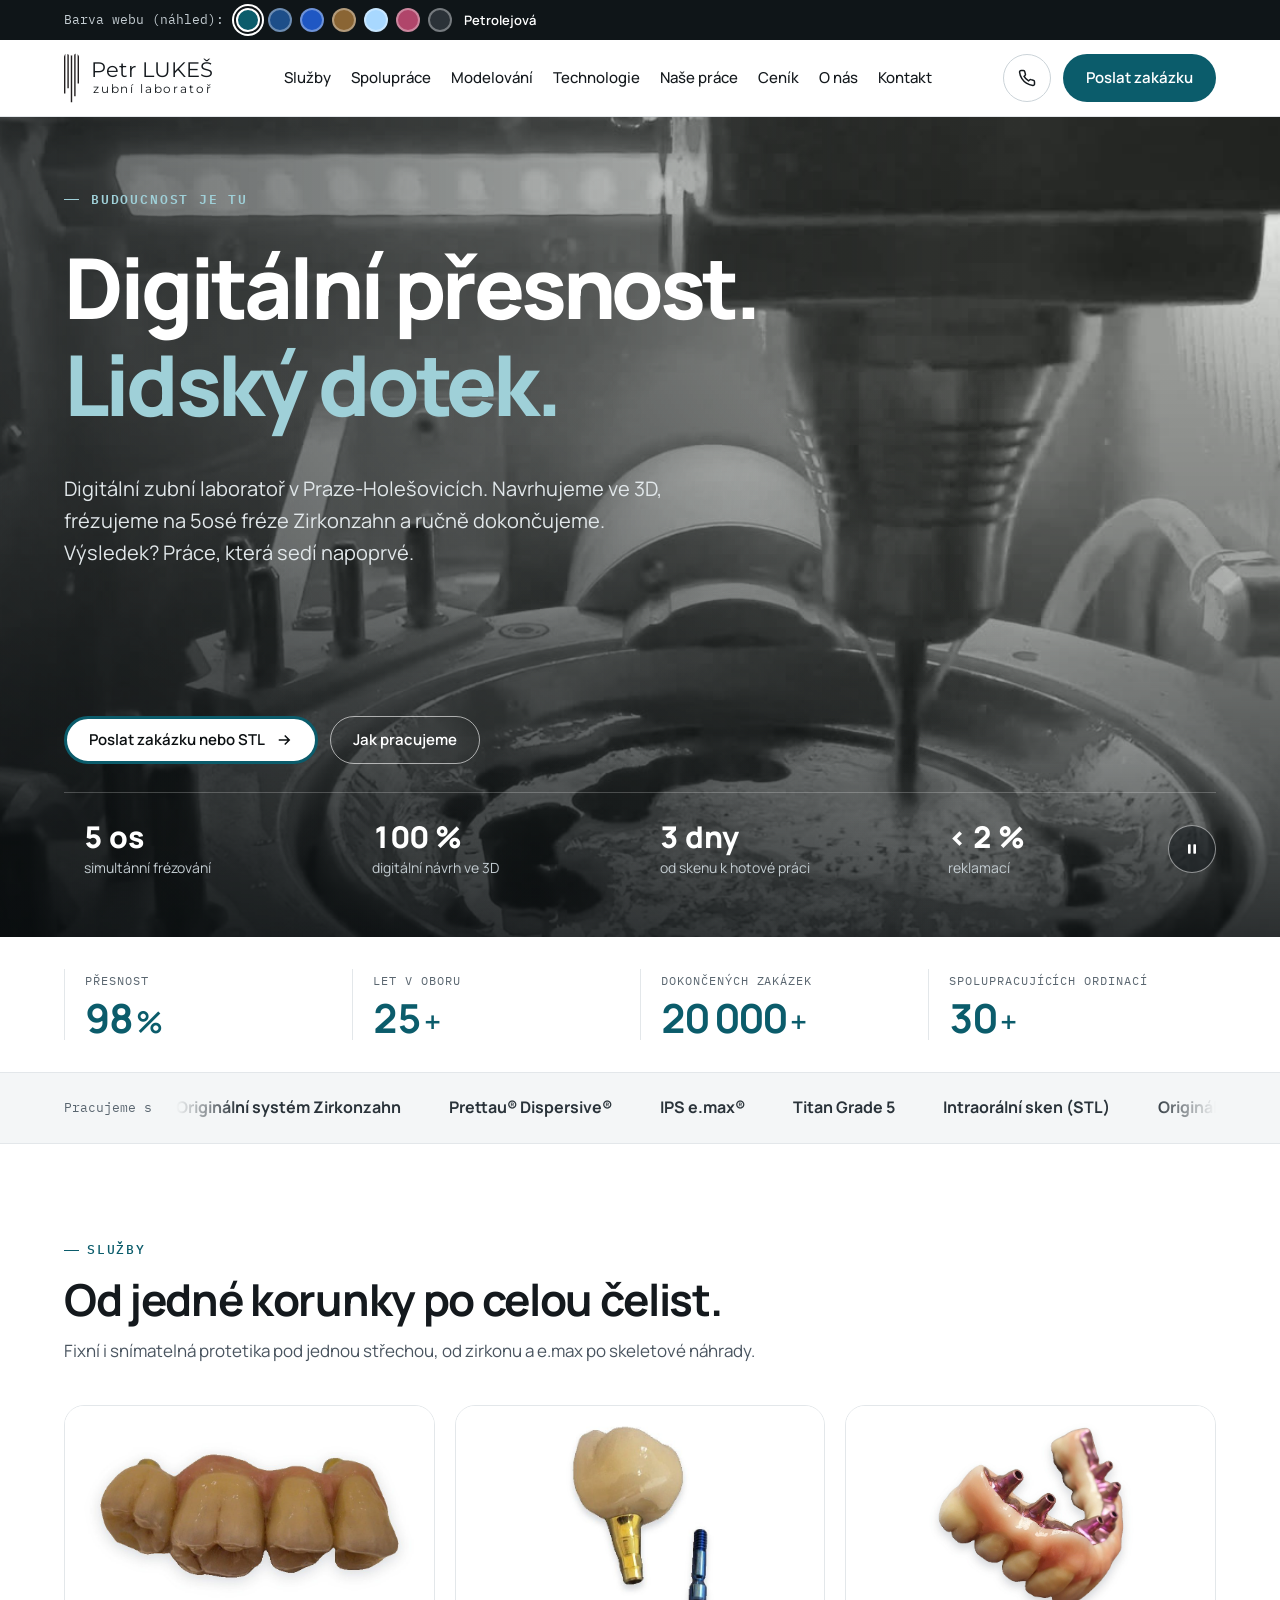
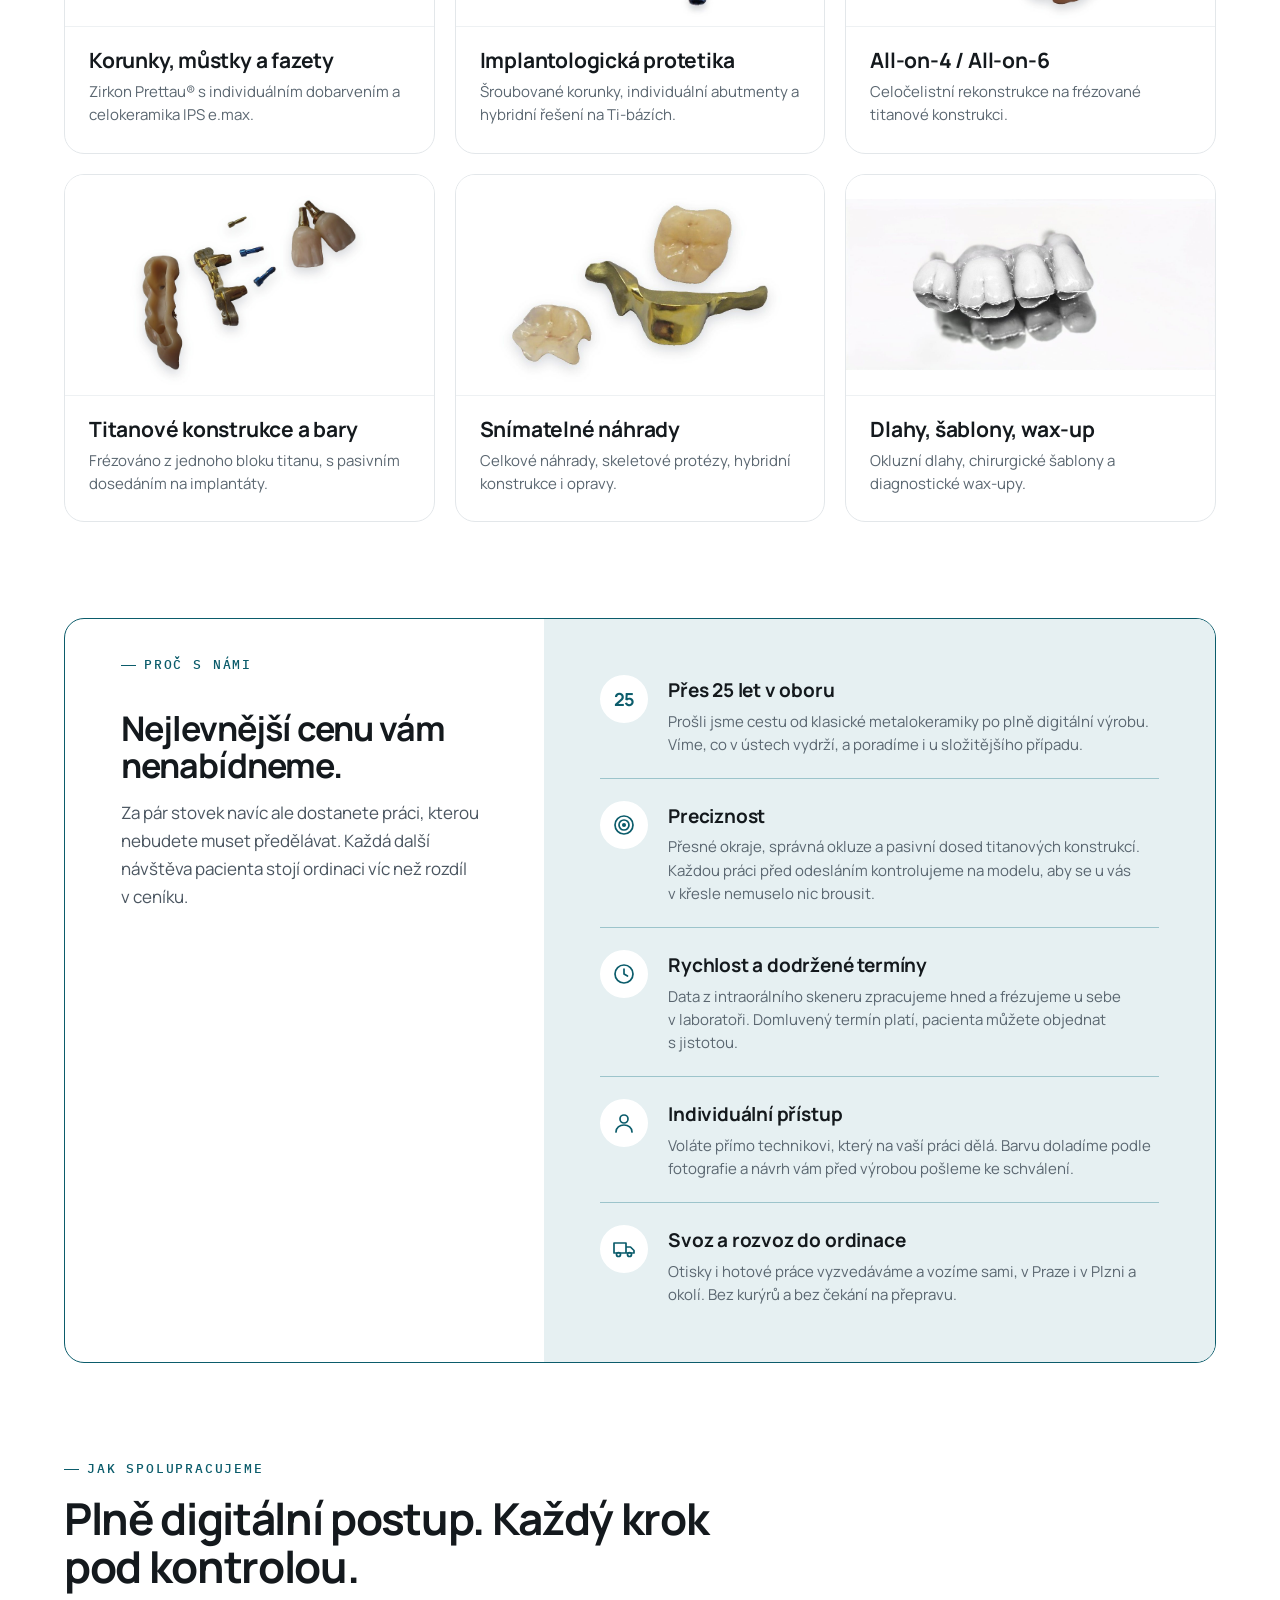
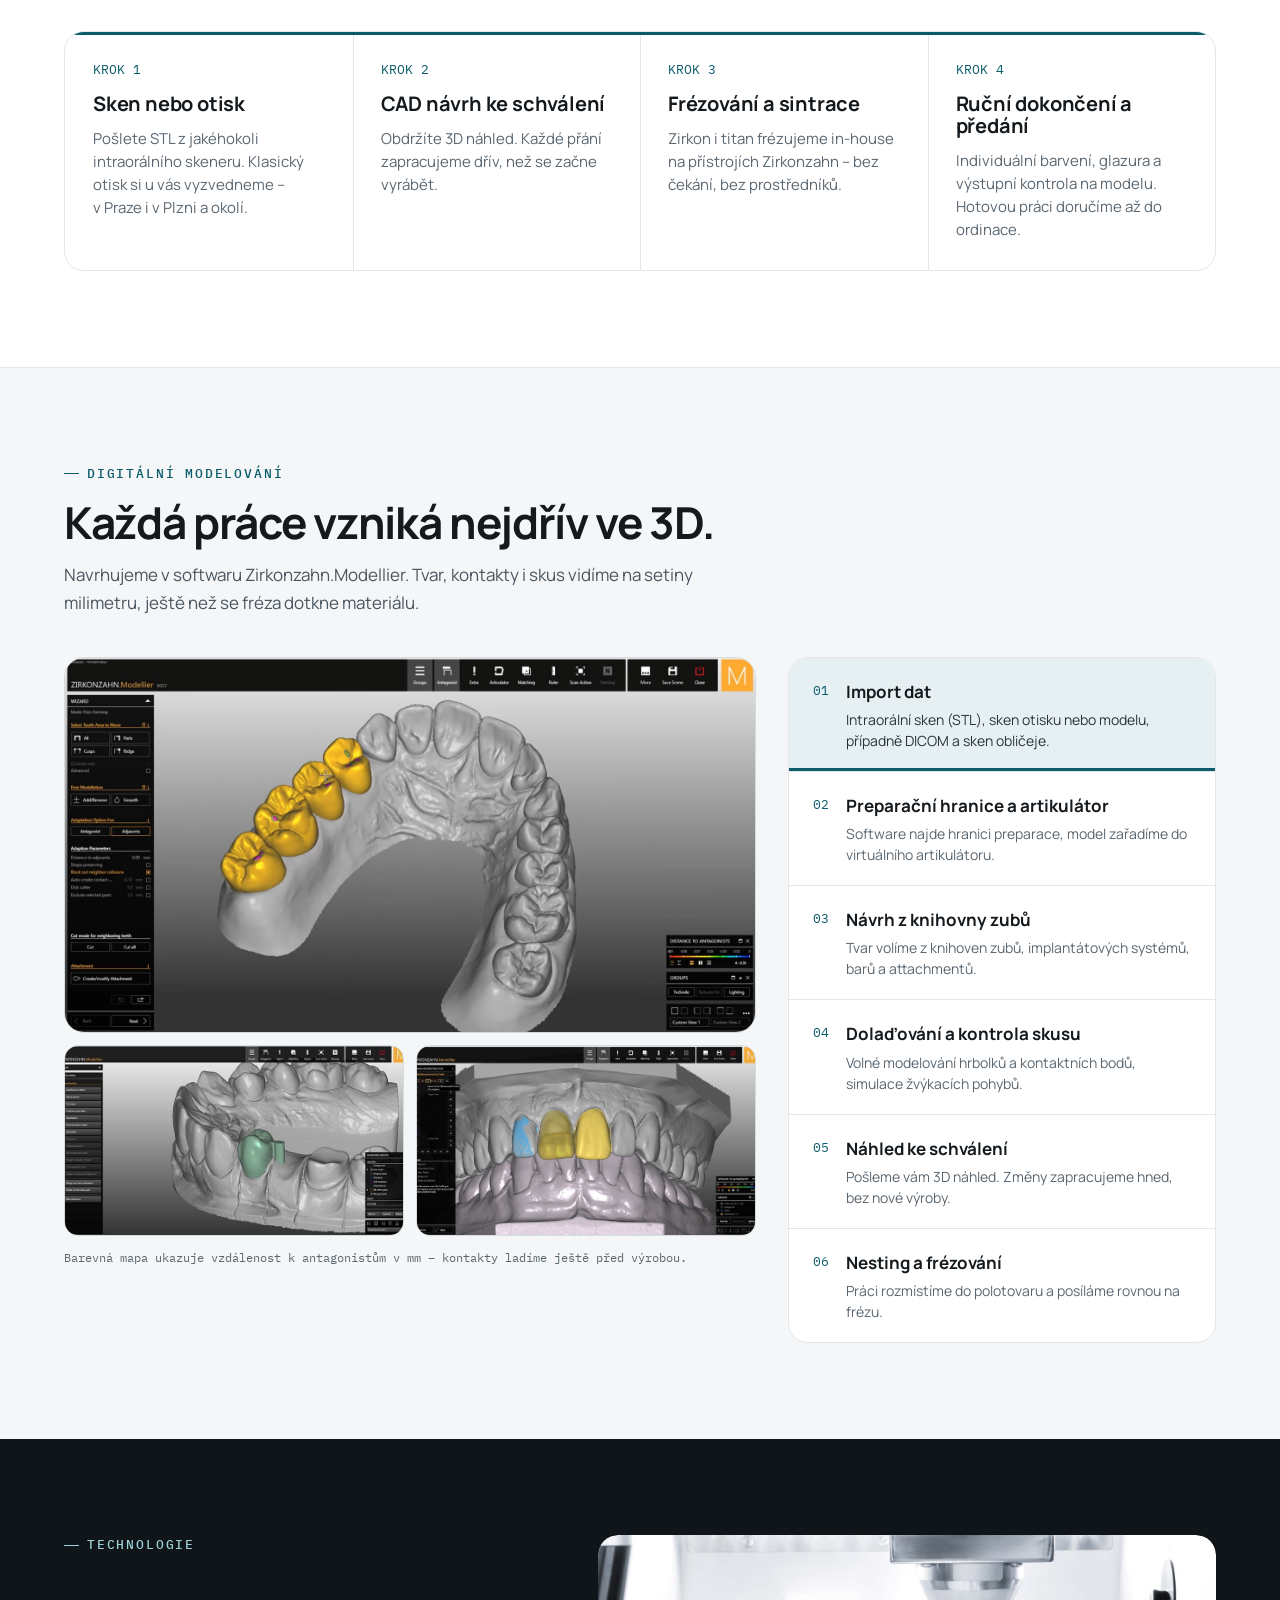
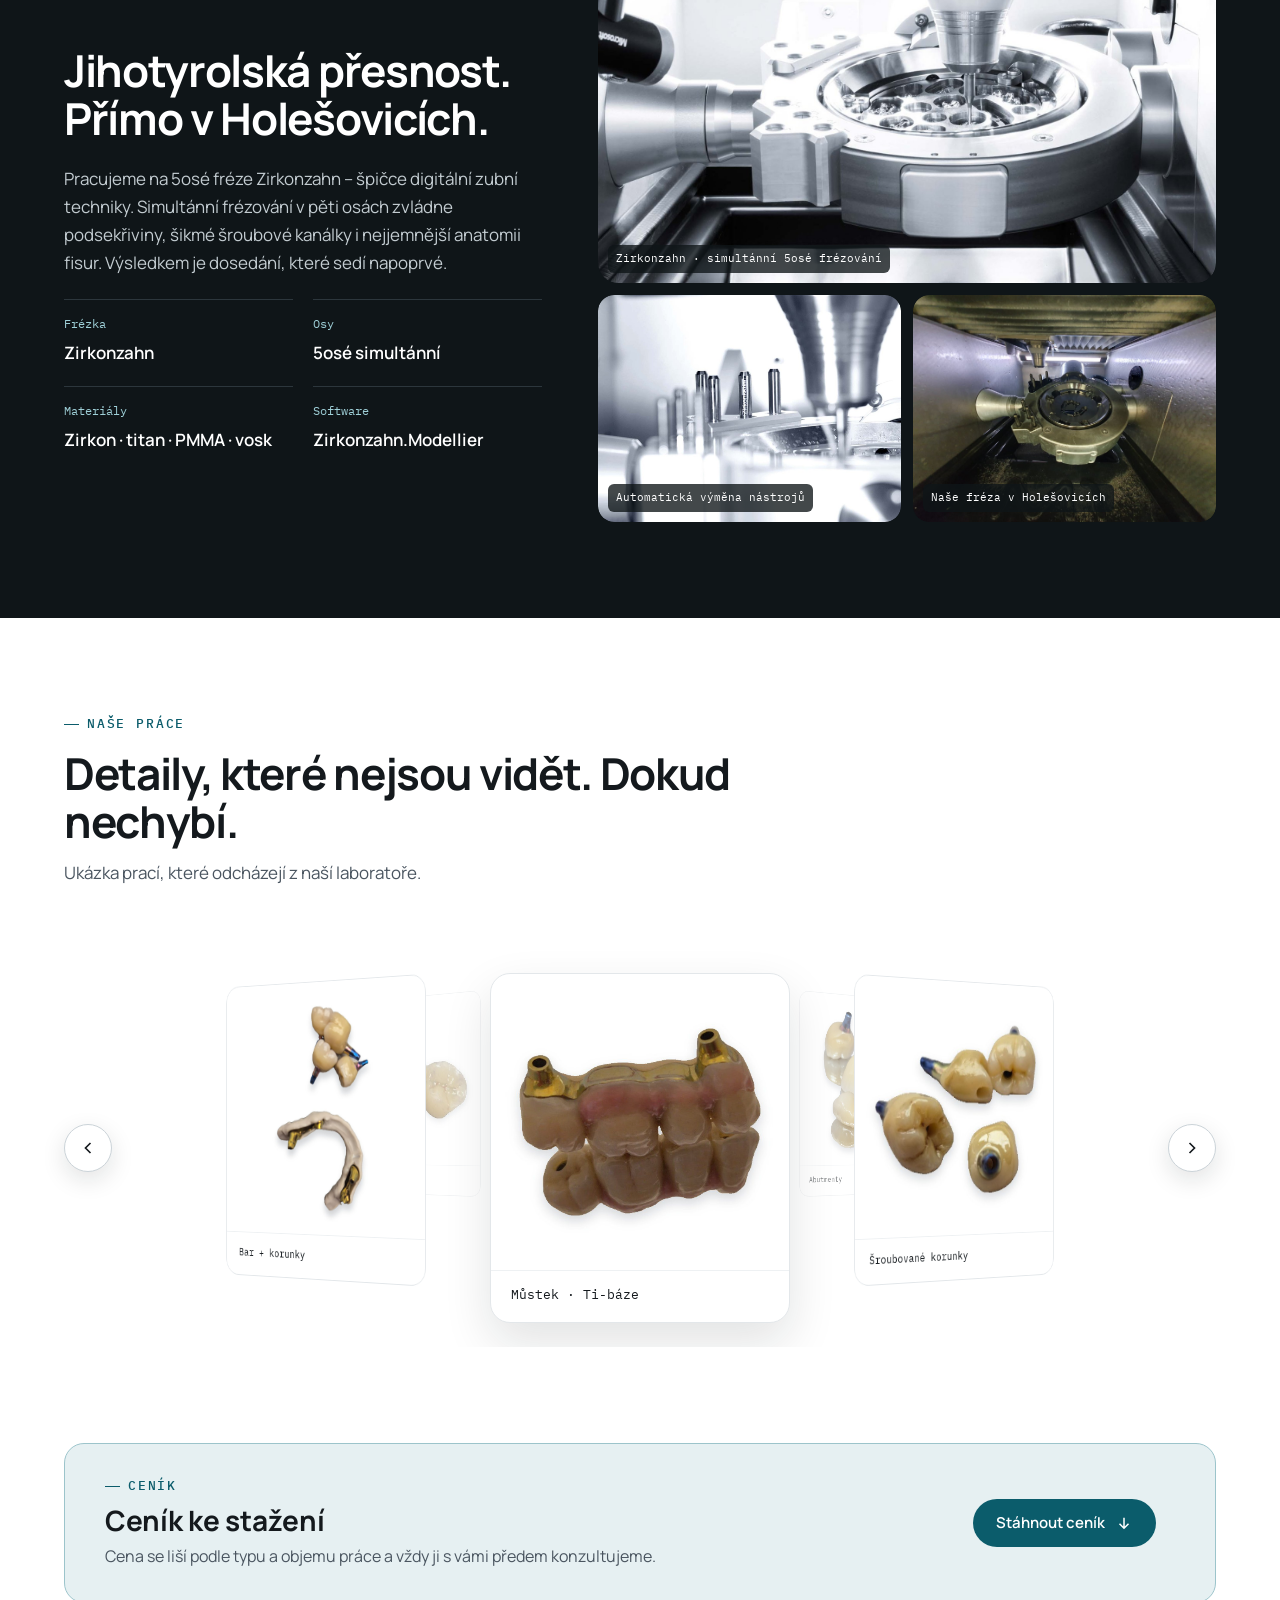
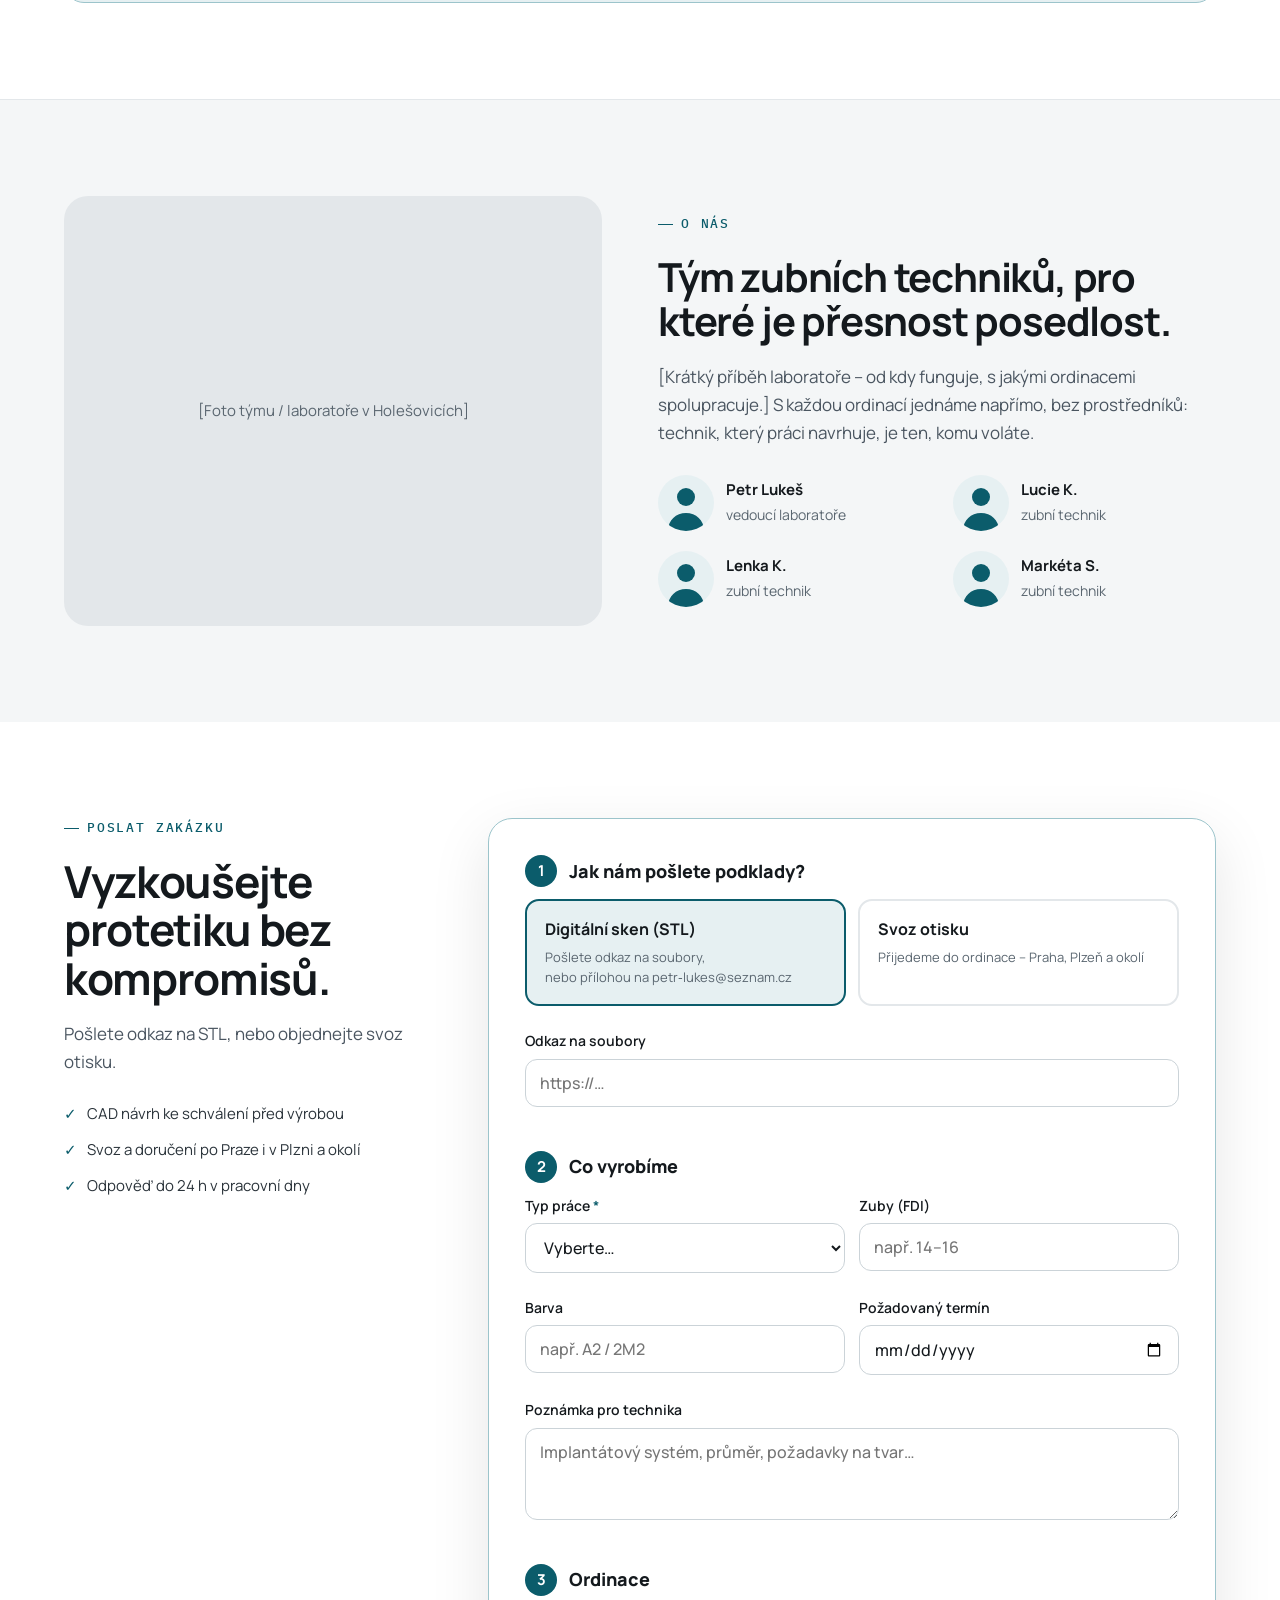
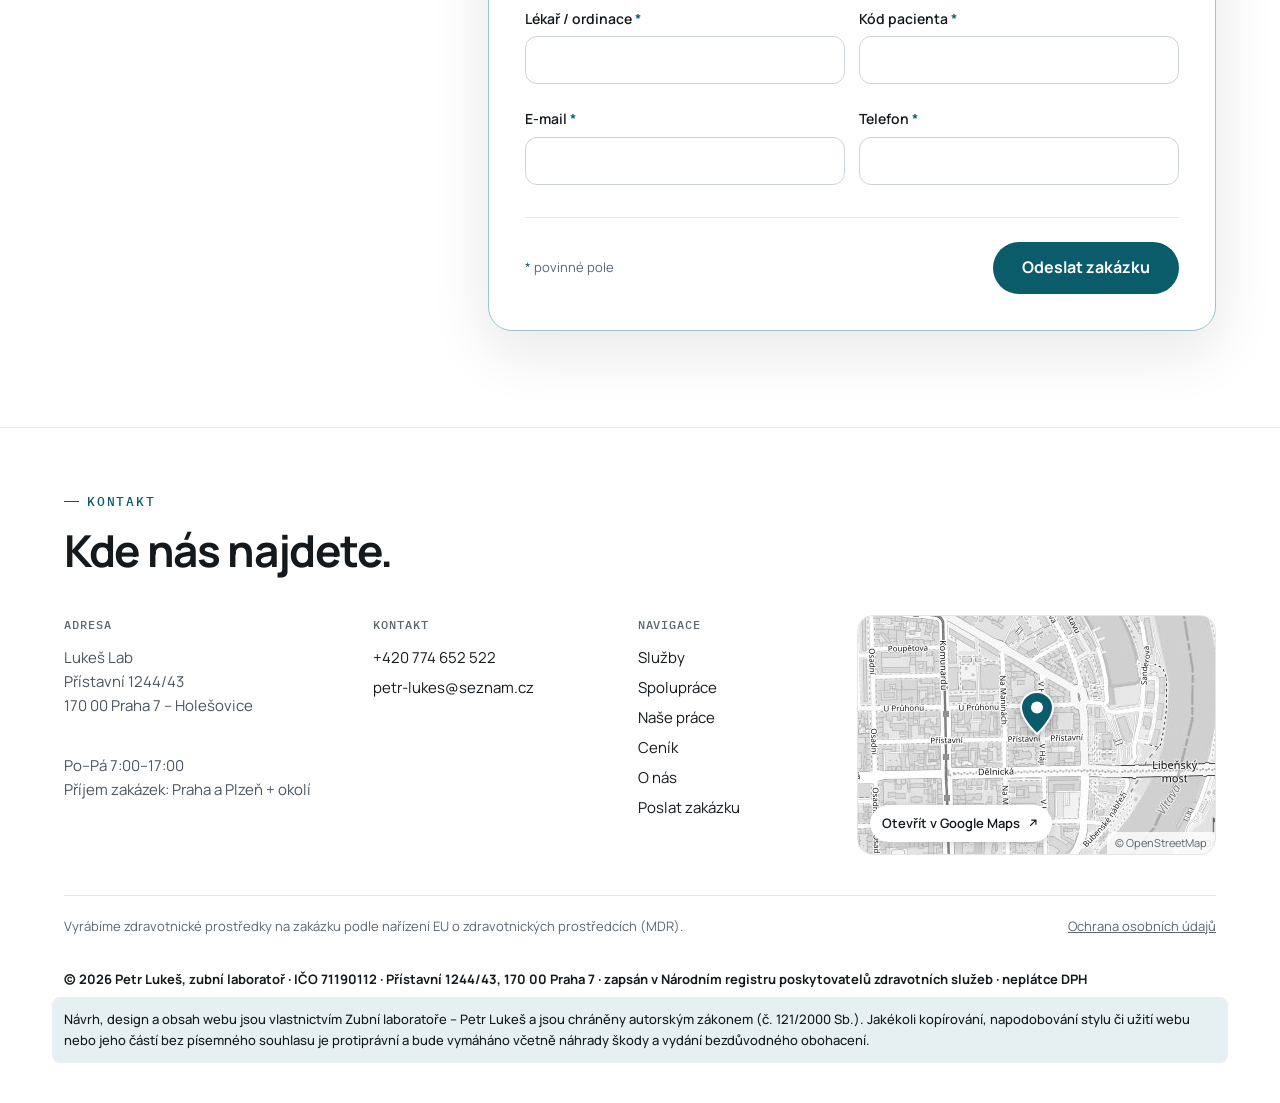
==== commit 702ee69b: "Naše práce: věta pod nadpisem" ====
--- a/index.html
+++ b/index.html
@@ -538,6 +538,7 @@
         <div class="section-head__text">
           <span class="section-label">Naše práce</span>
           <h2 id="prace-title">Detaily, které nejsou vidět. Dokud nechybí.</h2>
+          <p class="section-lead">Ukázka prací, které odcházejí z&nbsp;naší laboratoře.</p>
         </div>
       </div>
 
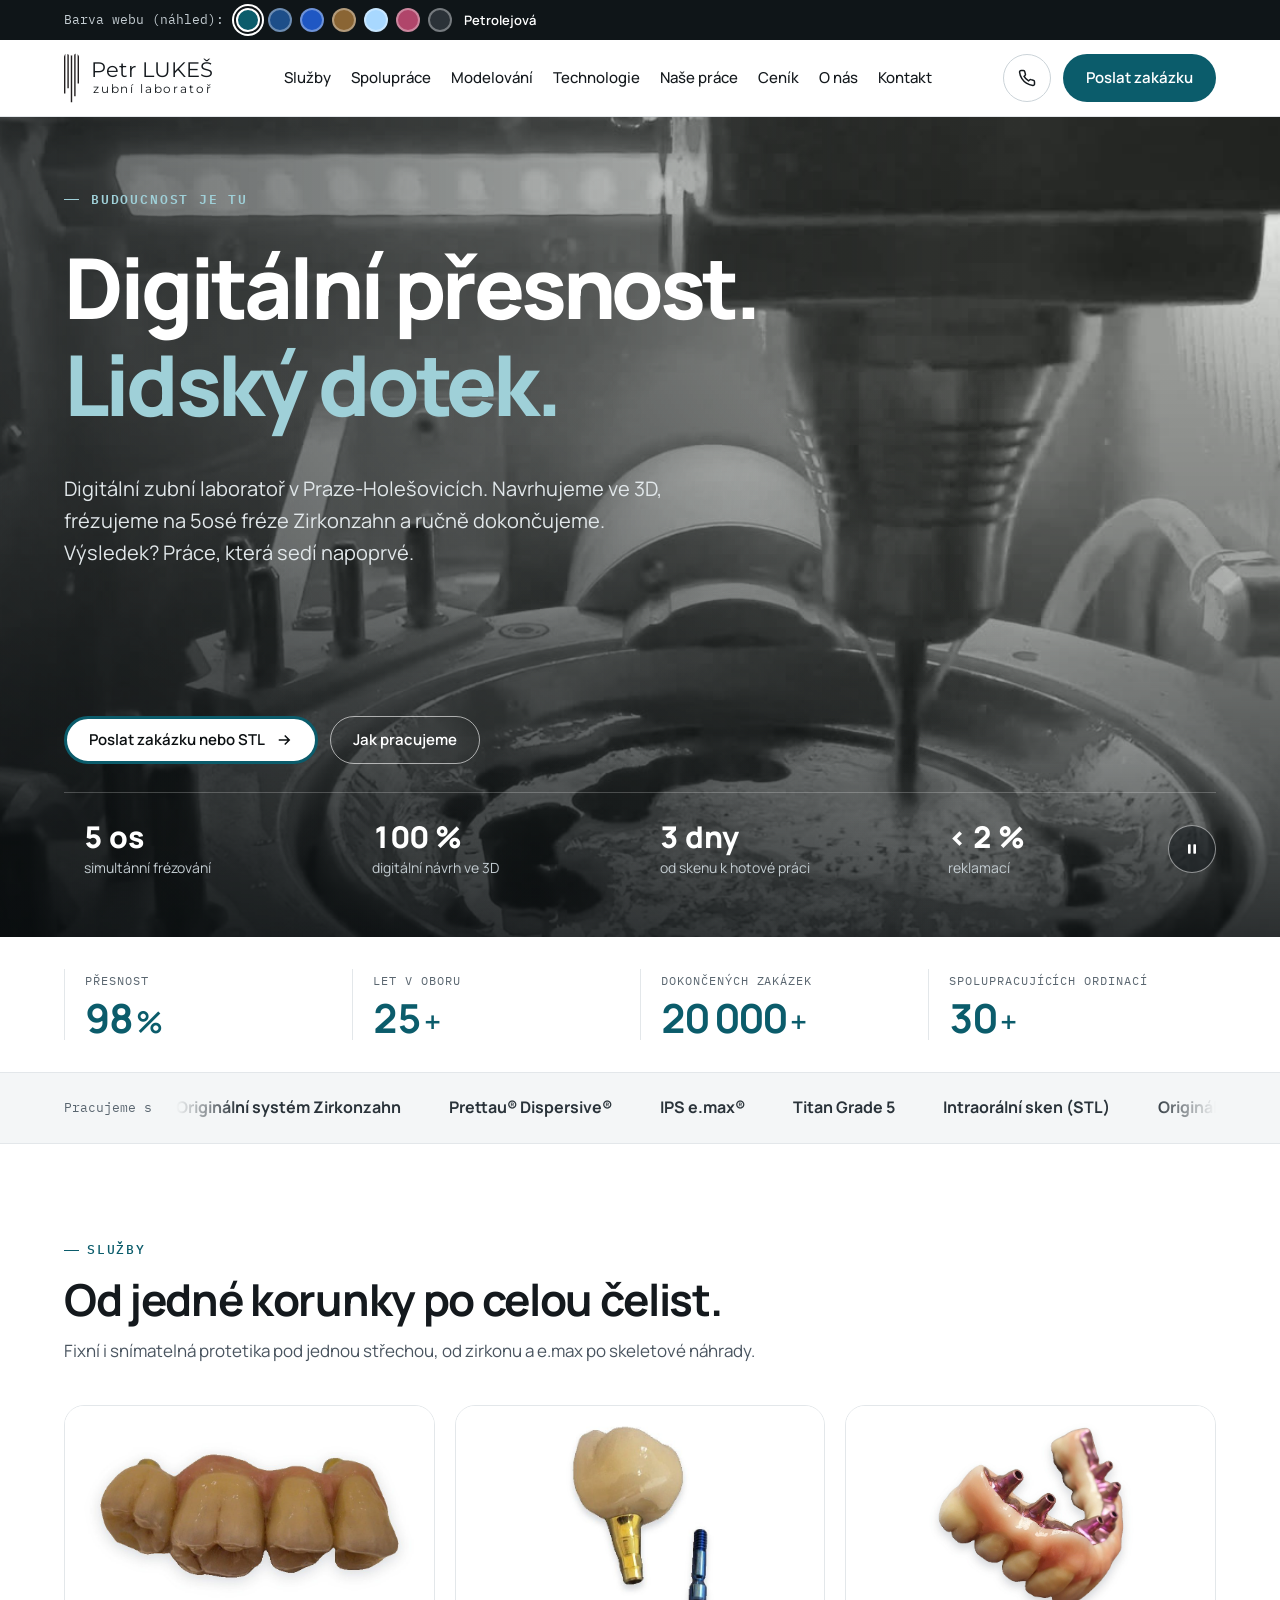
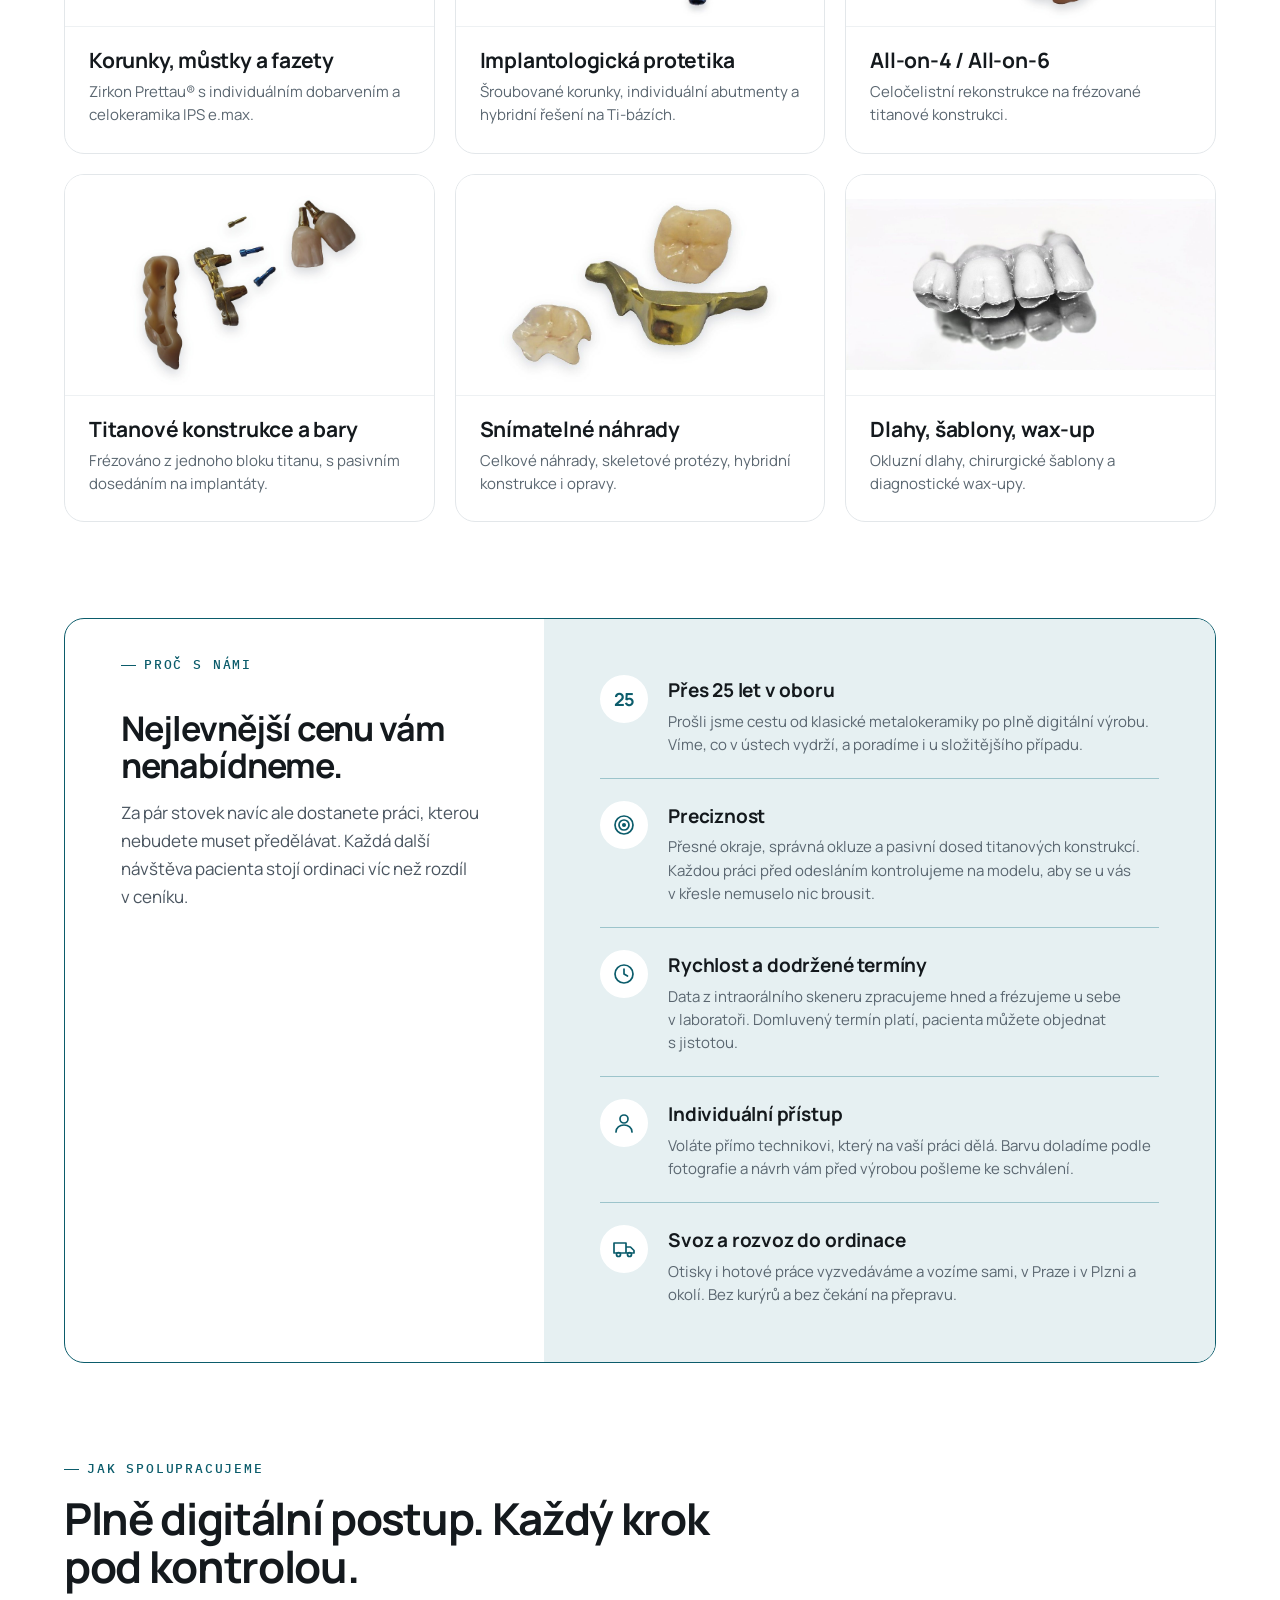
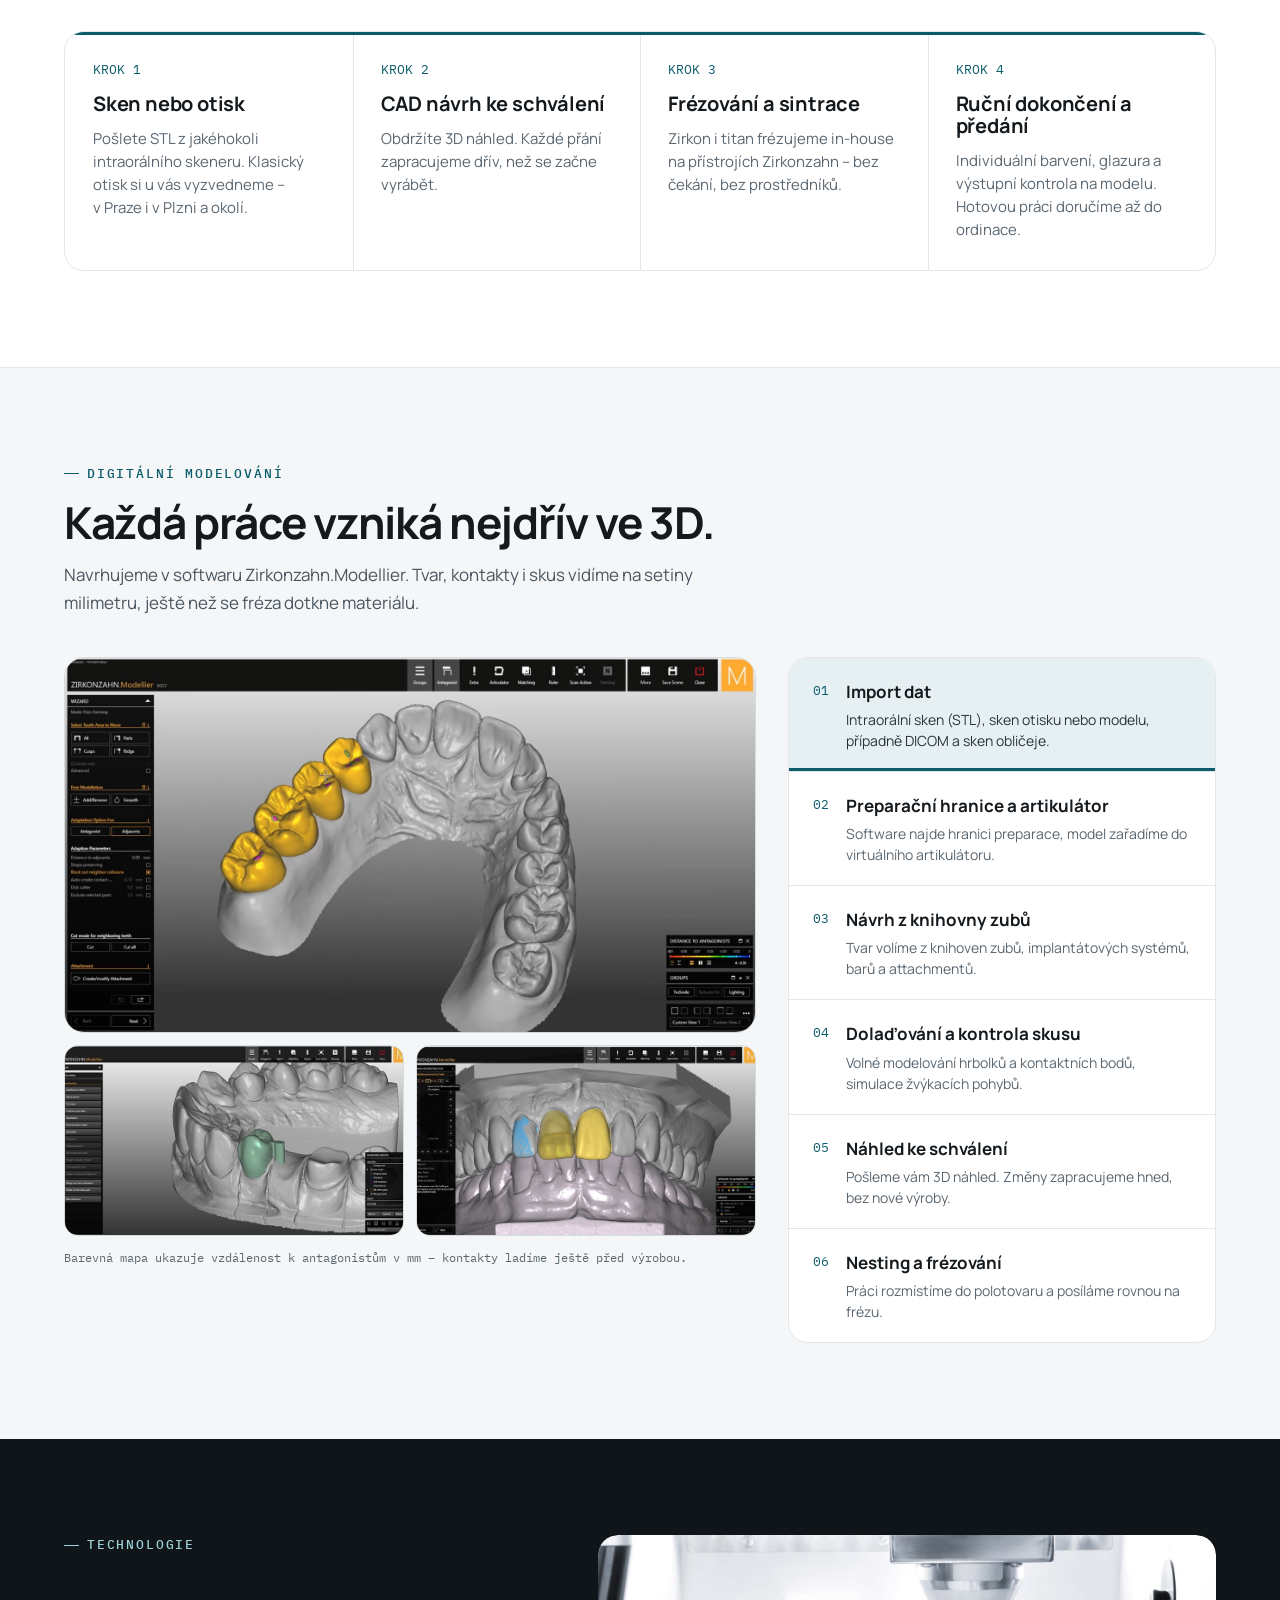
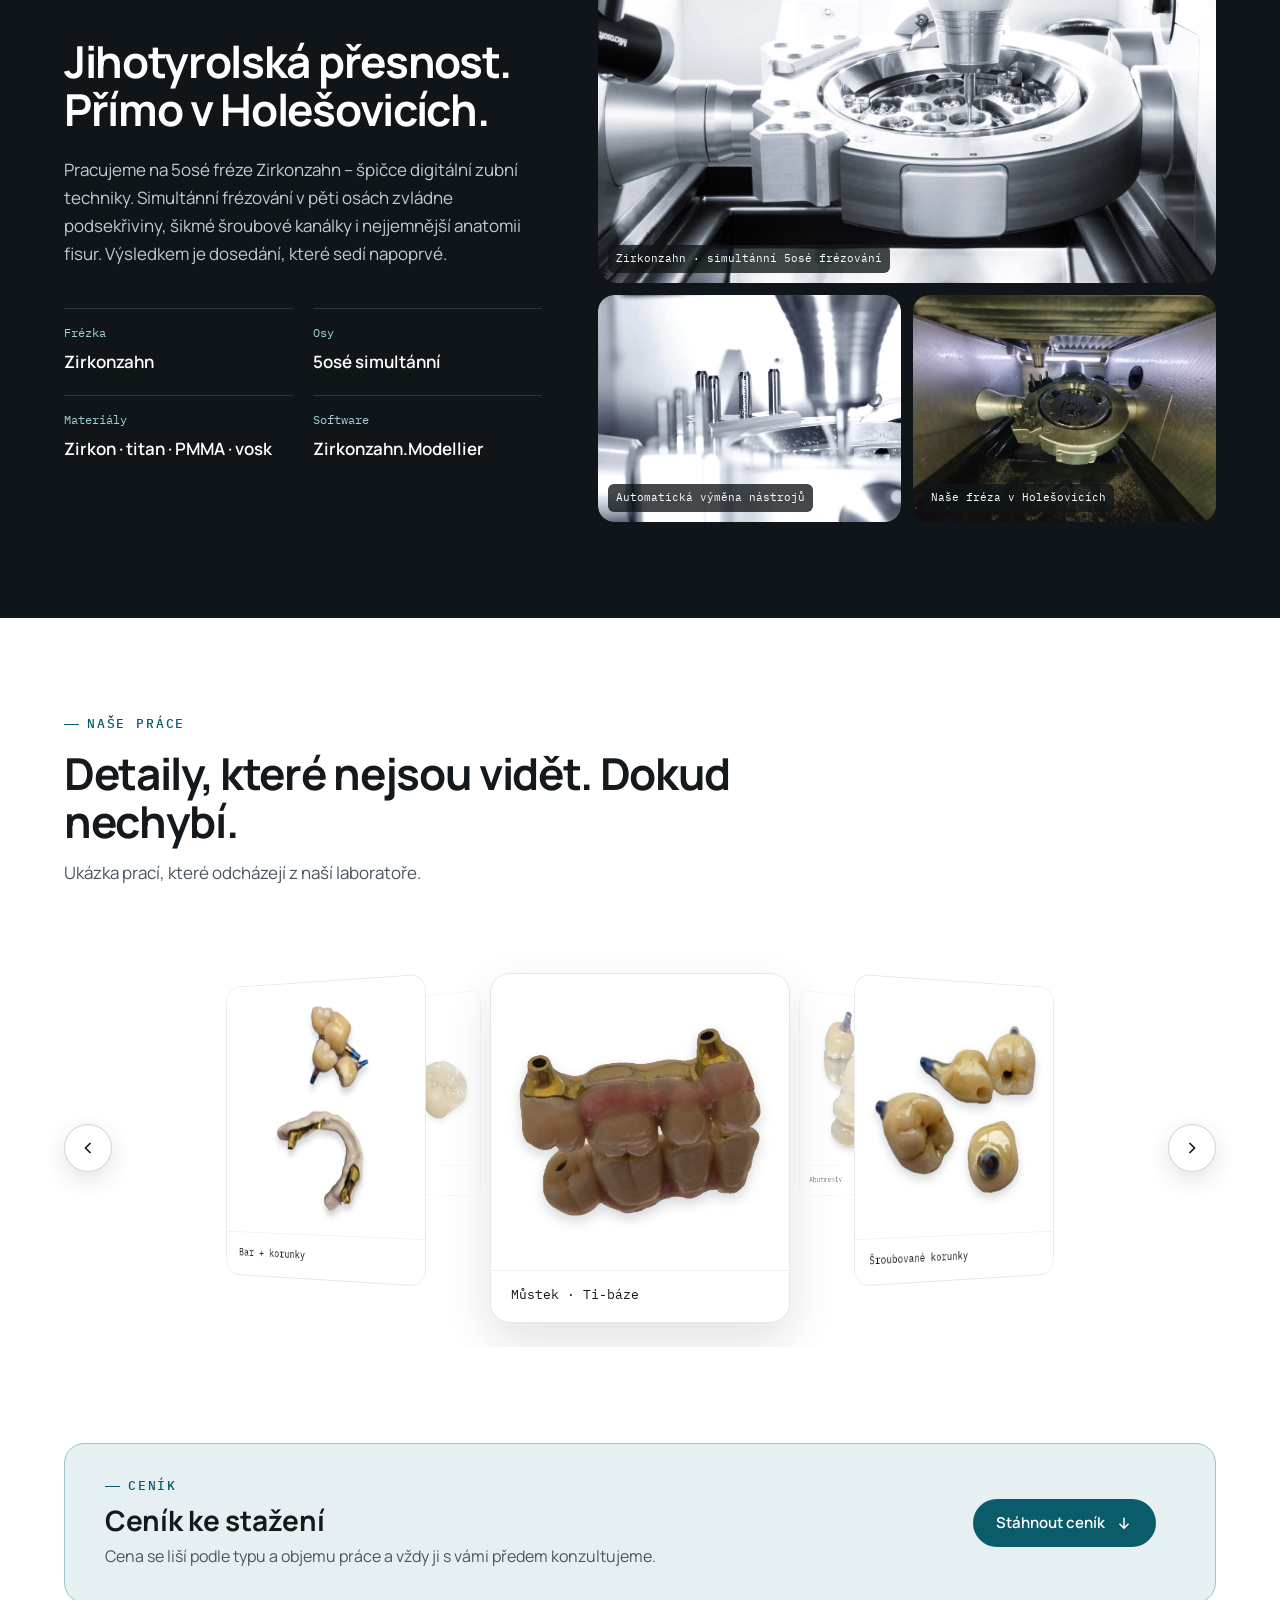
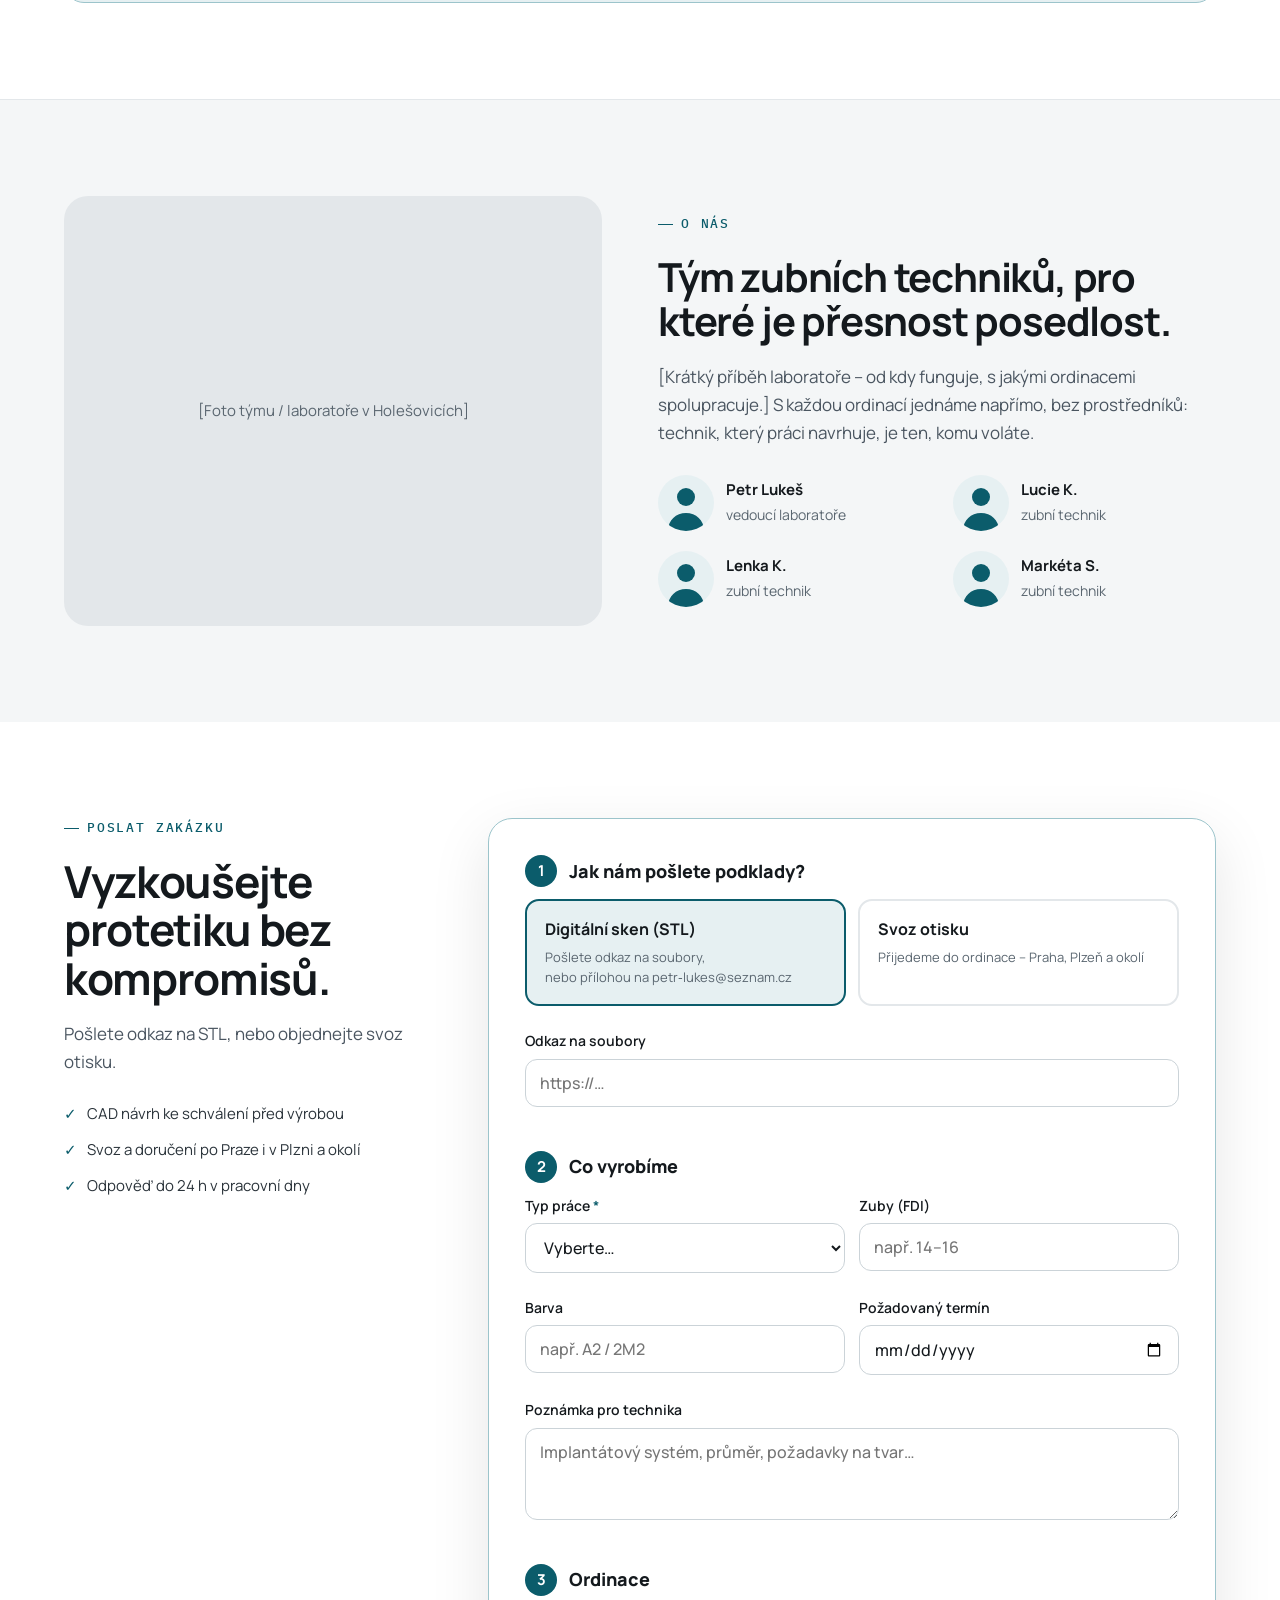
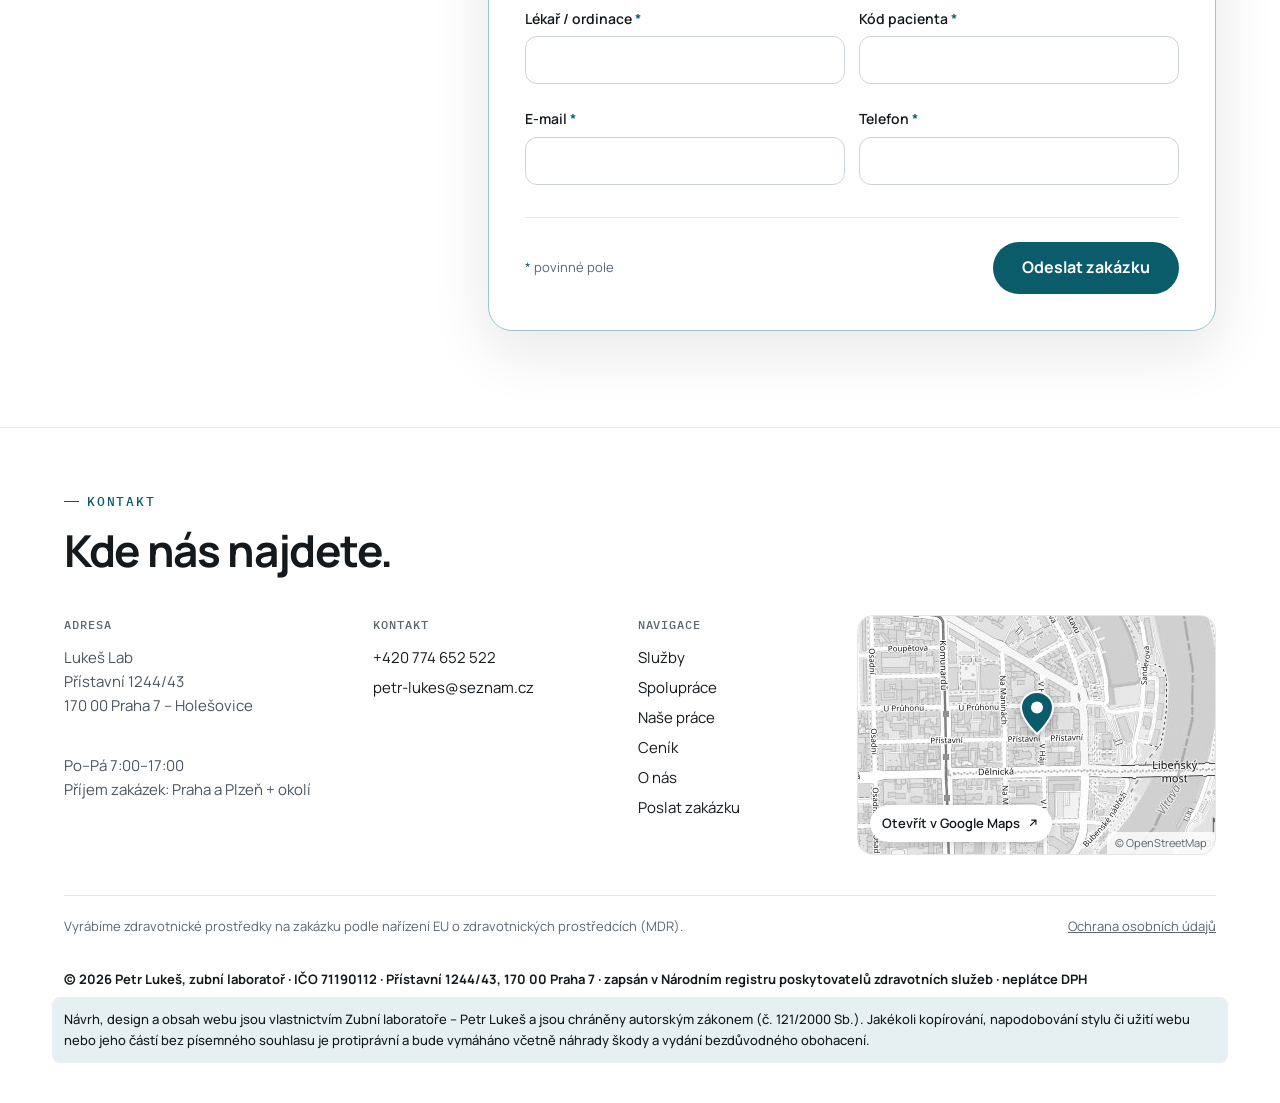
==== commit 0203e347: "Technologie: větší mezera pod odstavcem" ====
--- a/index.html
+++ b/index.html
@@ -34,7 +34,7 @@
 
   <!-- ?v=… = verze souboru. Po každé změně CSS/JS číslo zvýšit (na všech
        stránkách), jinak prohlížeče mohou ještě chvíli používat starou kopii. -->
-  <link rel="stylesheet" href="css/style.css?v=110">
+  <link rel="stylesheet" href="css/style.css?v=111">
   <script src="js/main.js?v=63" defer></script>
   <script src="js/efekty.js?v=61" defer></script>
   <script src="js/zakazka.js?v=65" defer></script>
--- a/css/style.css
+++ b/css/style.css
@@ -1605,7 +1605,7 @@
   display: grid;
   grid-template-columns: repeat(2, minmax(0, 1fr));
   gap: 20px;
-  margin: 0 0 auto;
+  margin: 18px 0 auto;
 }
 
 .tech__params > div {
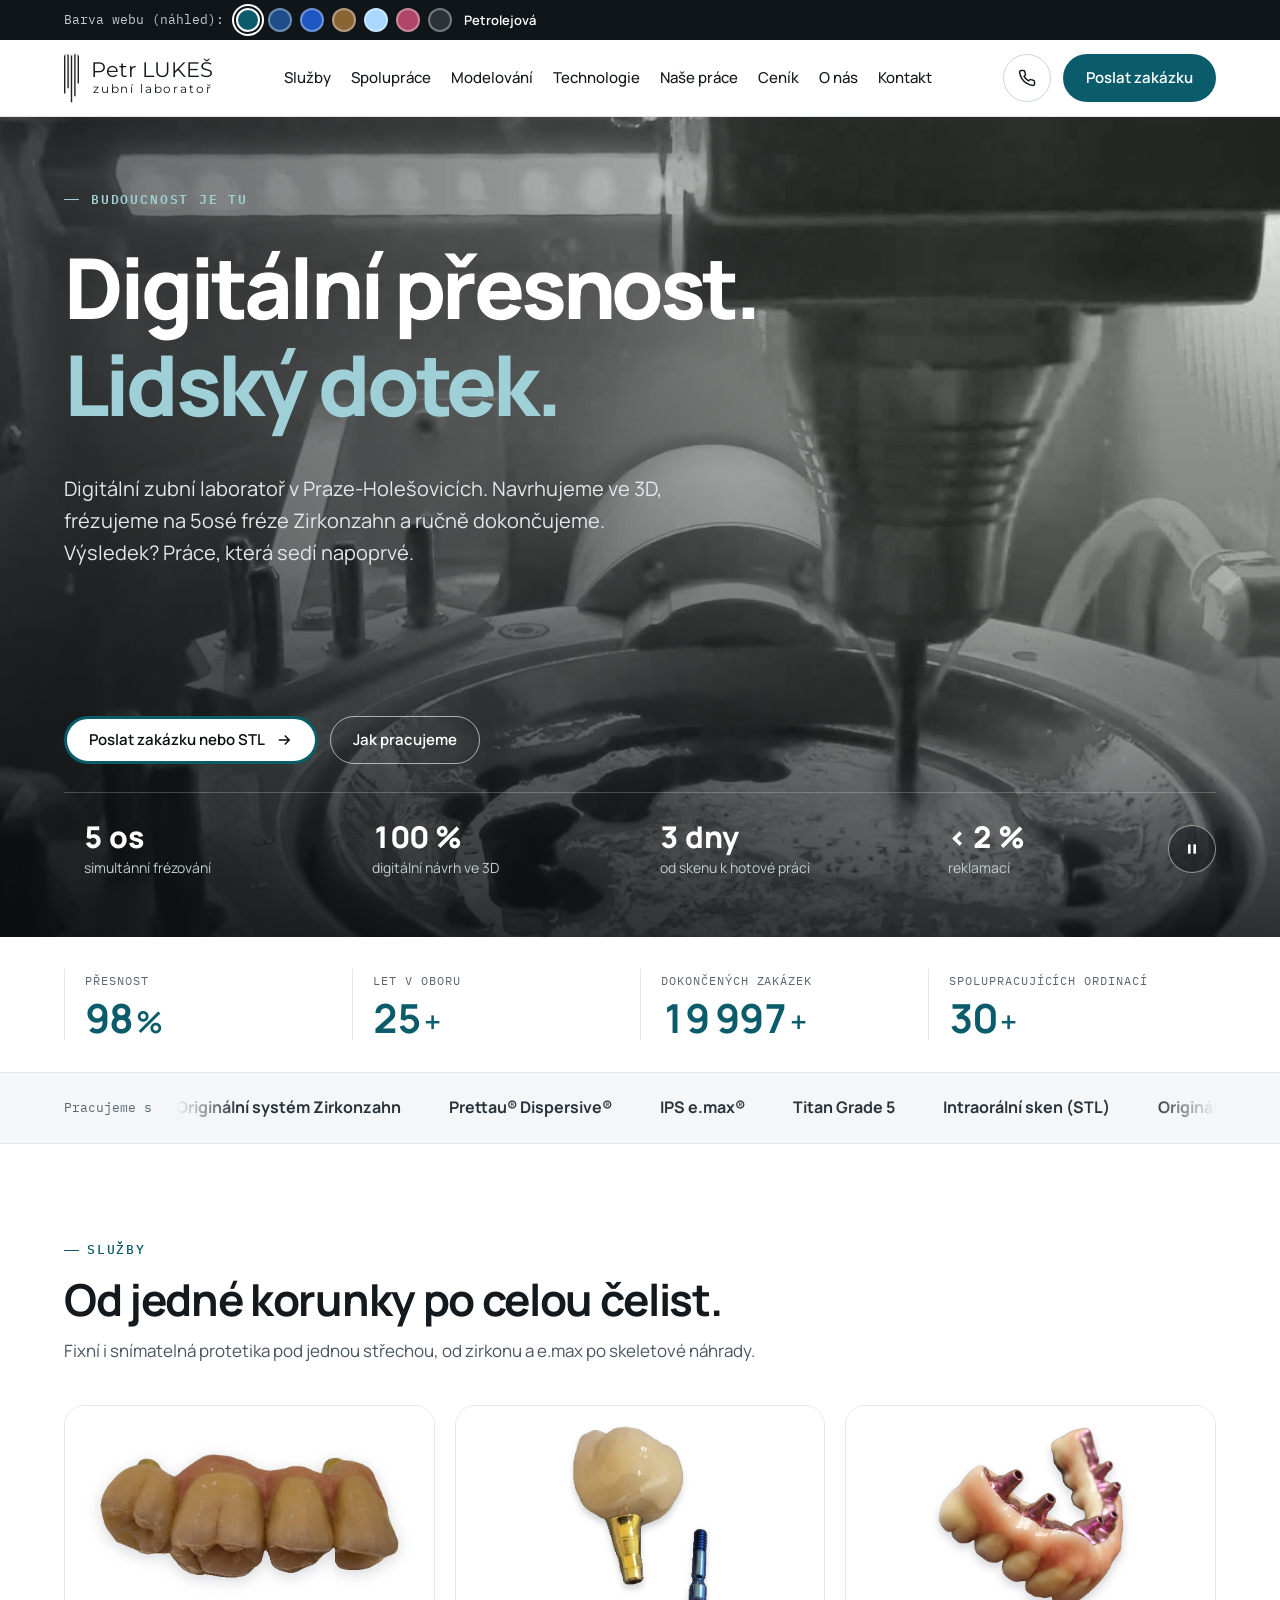
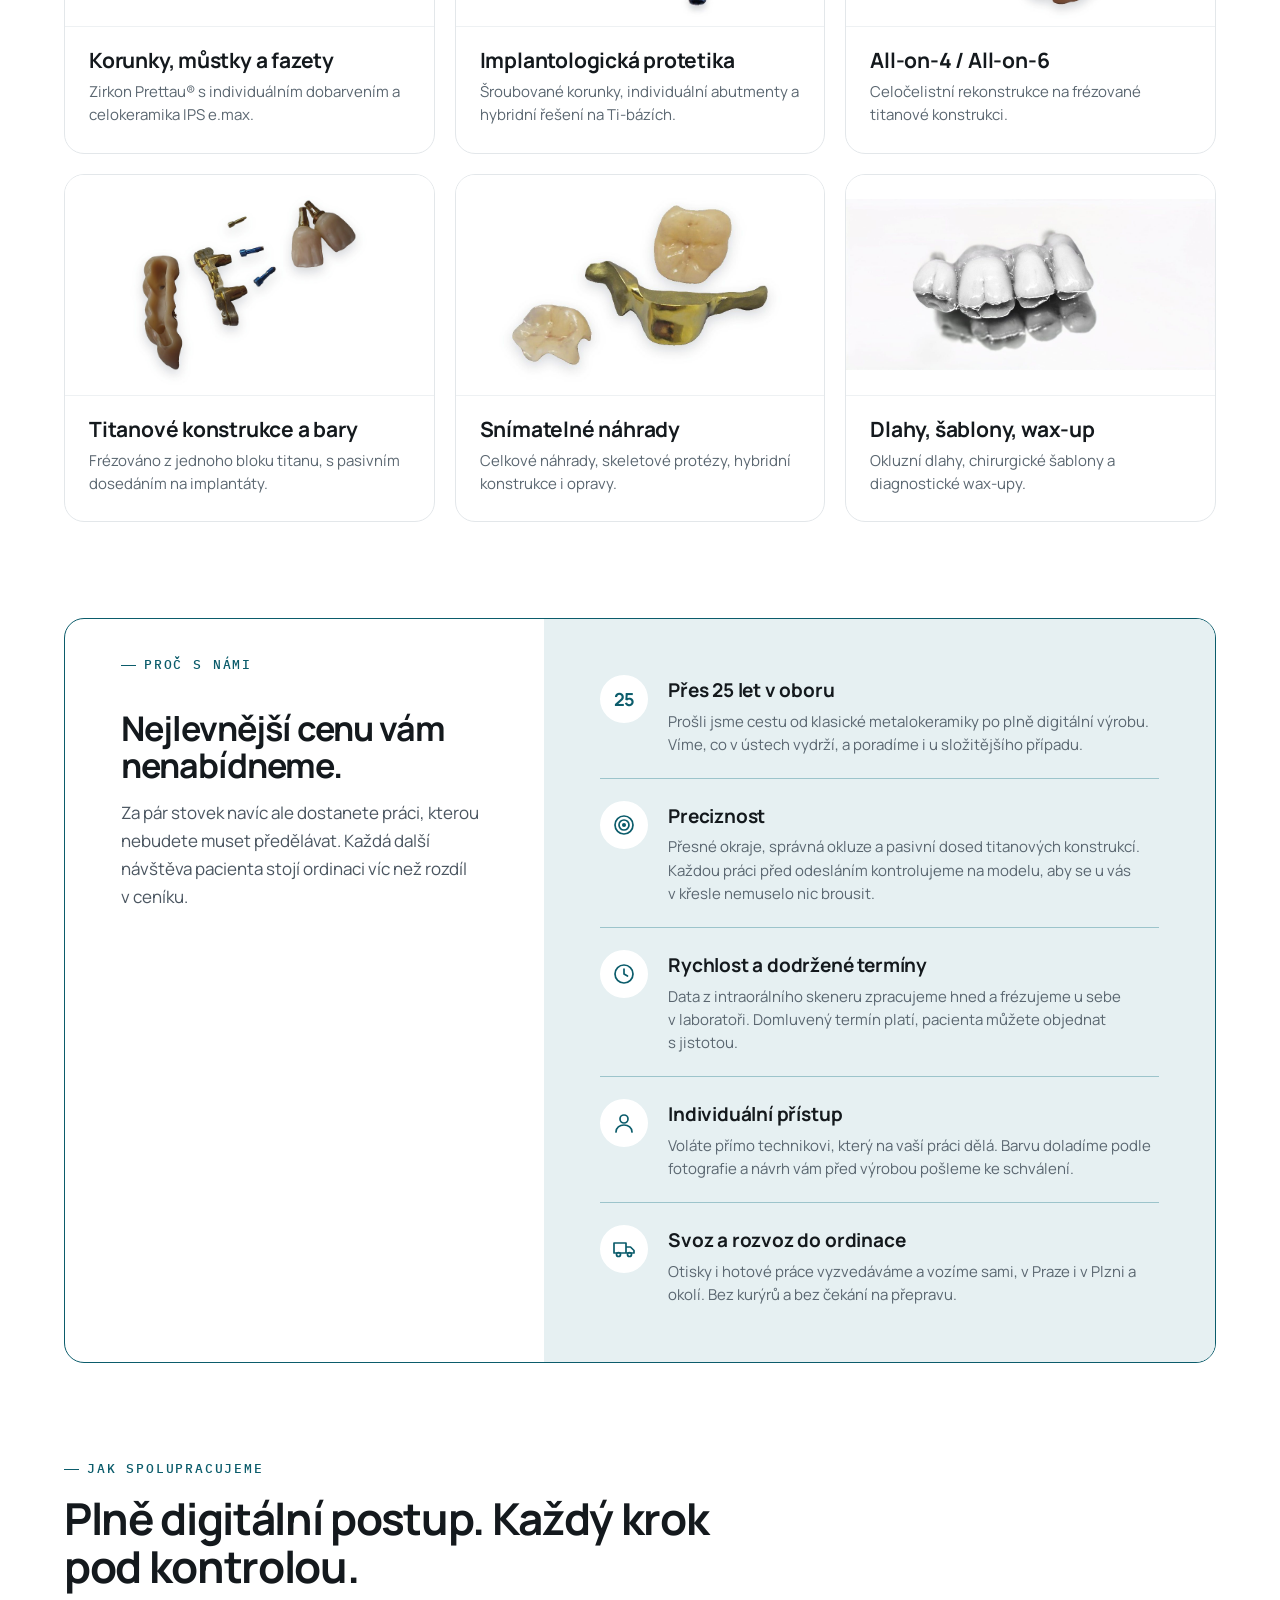
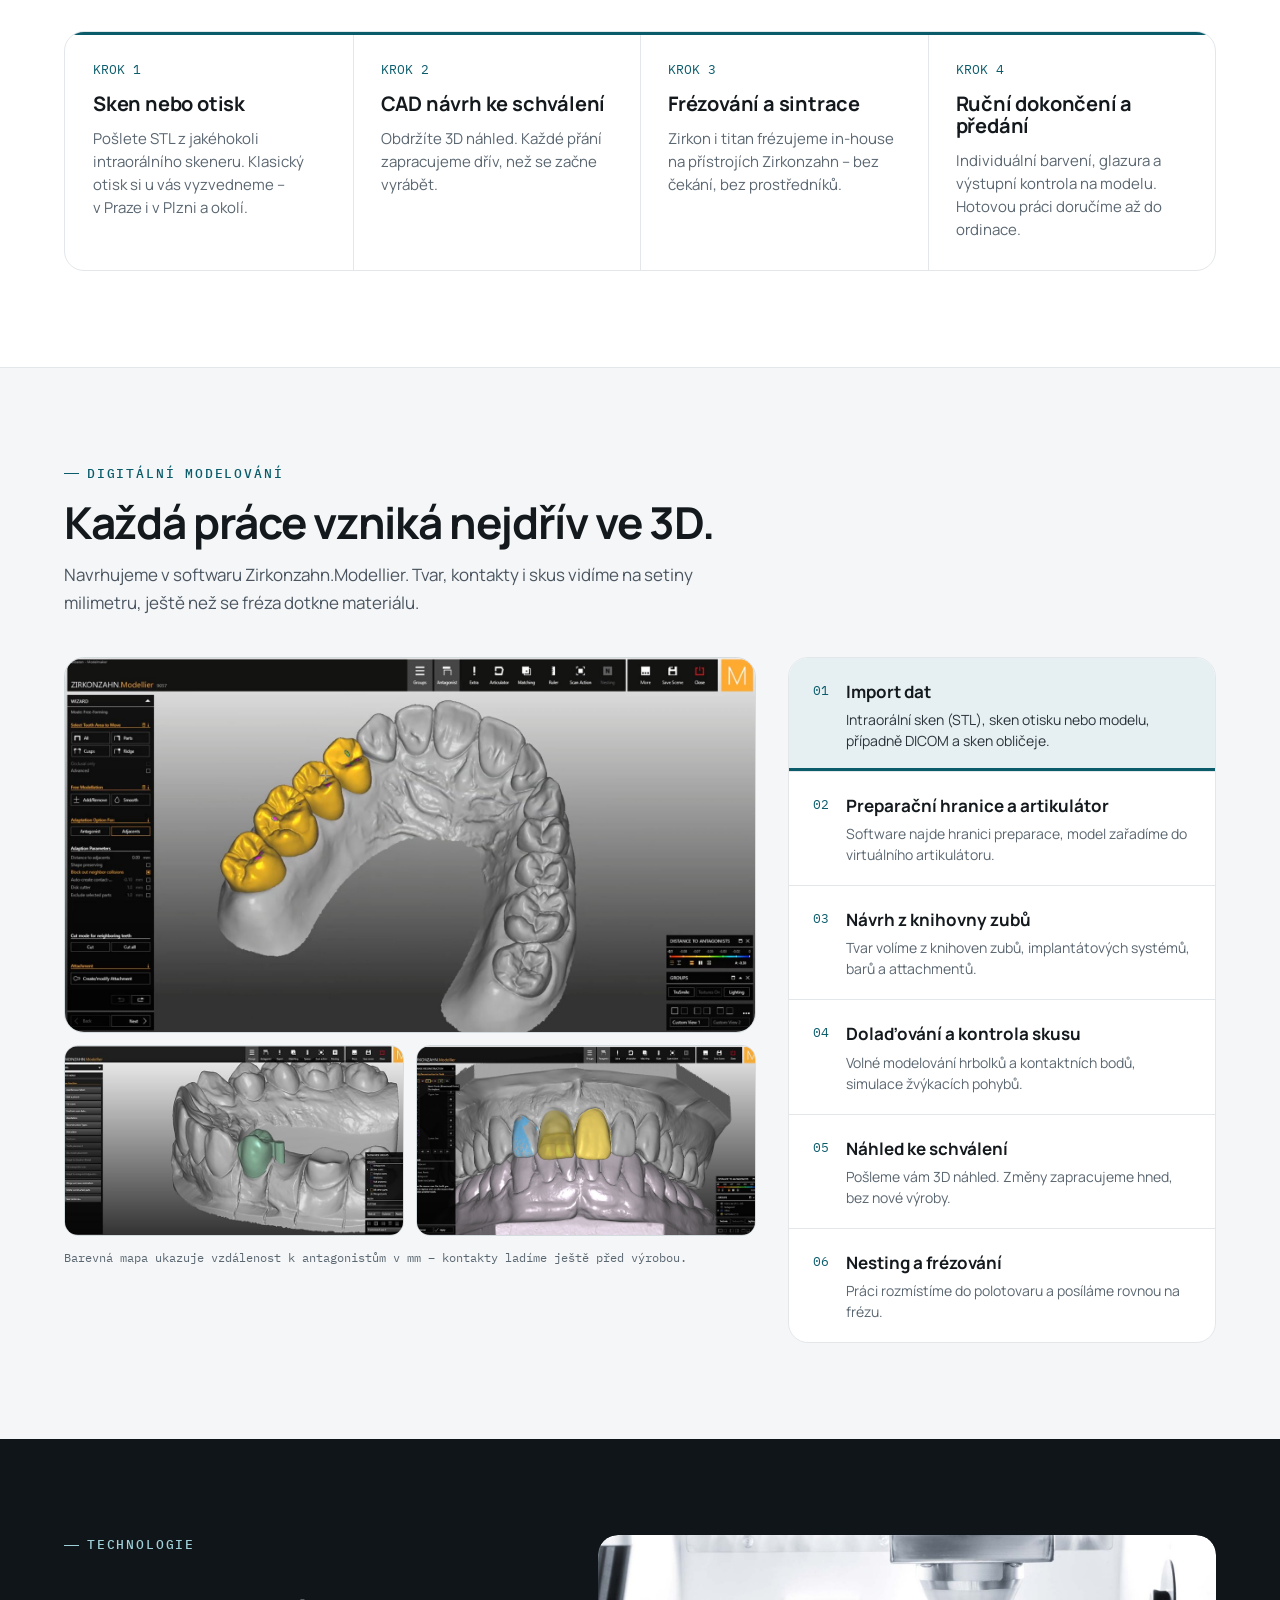
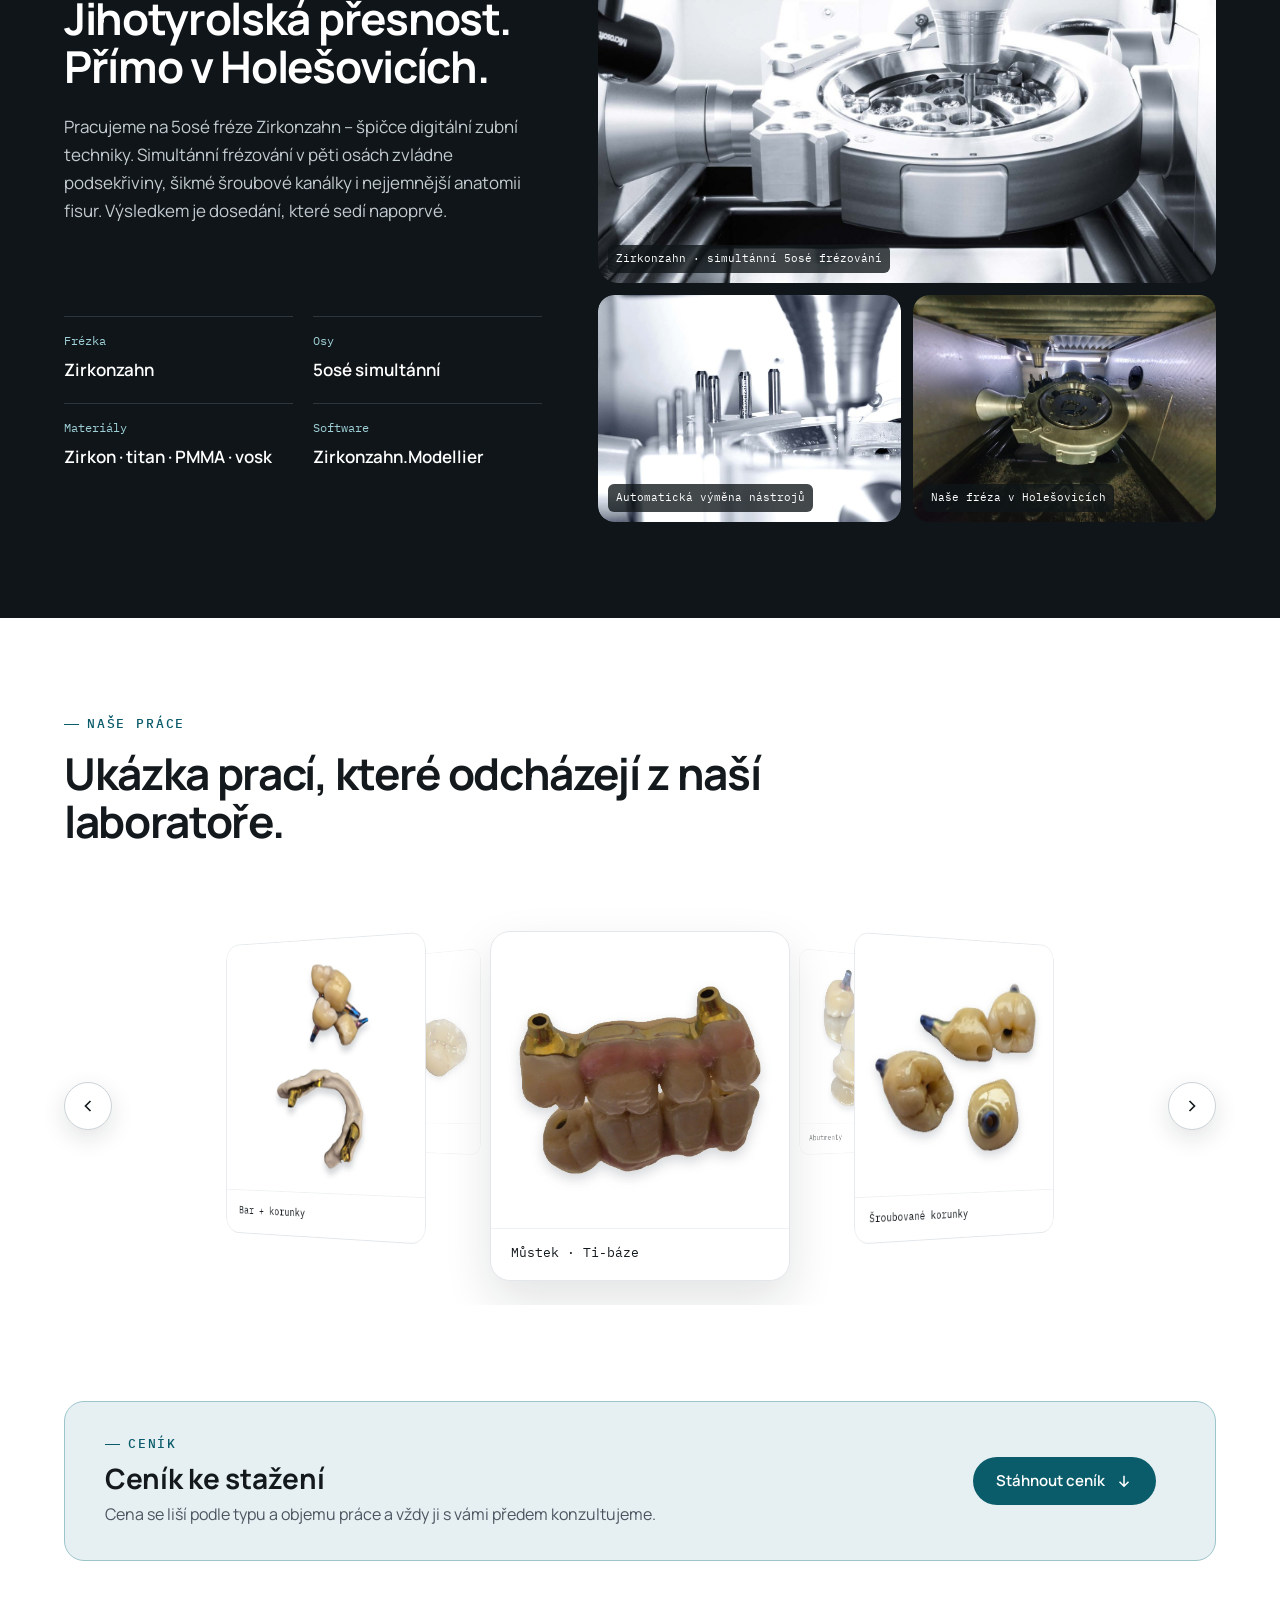
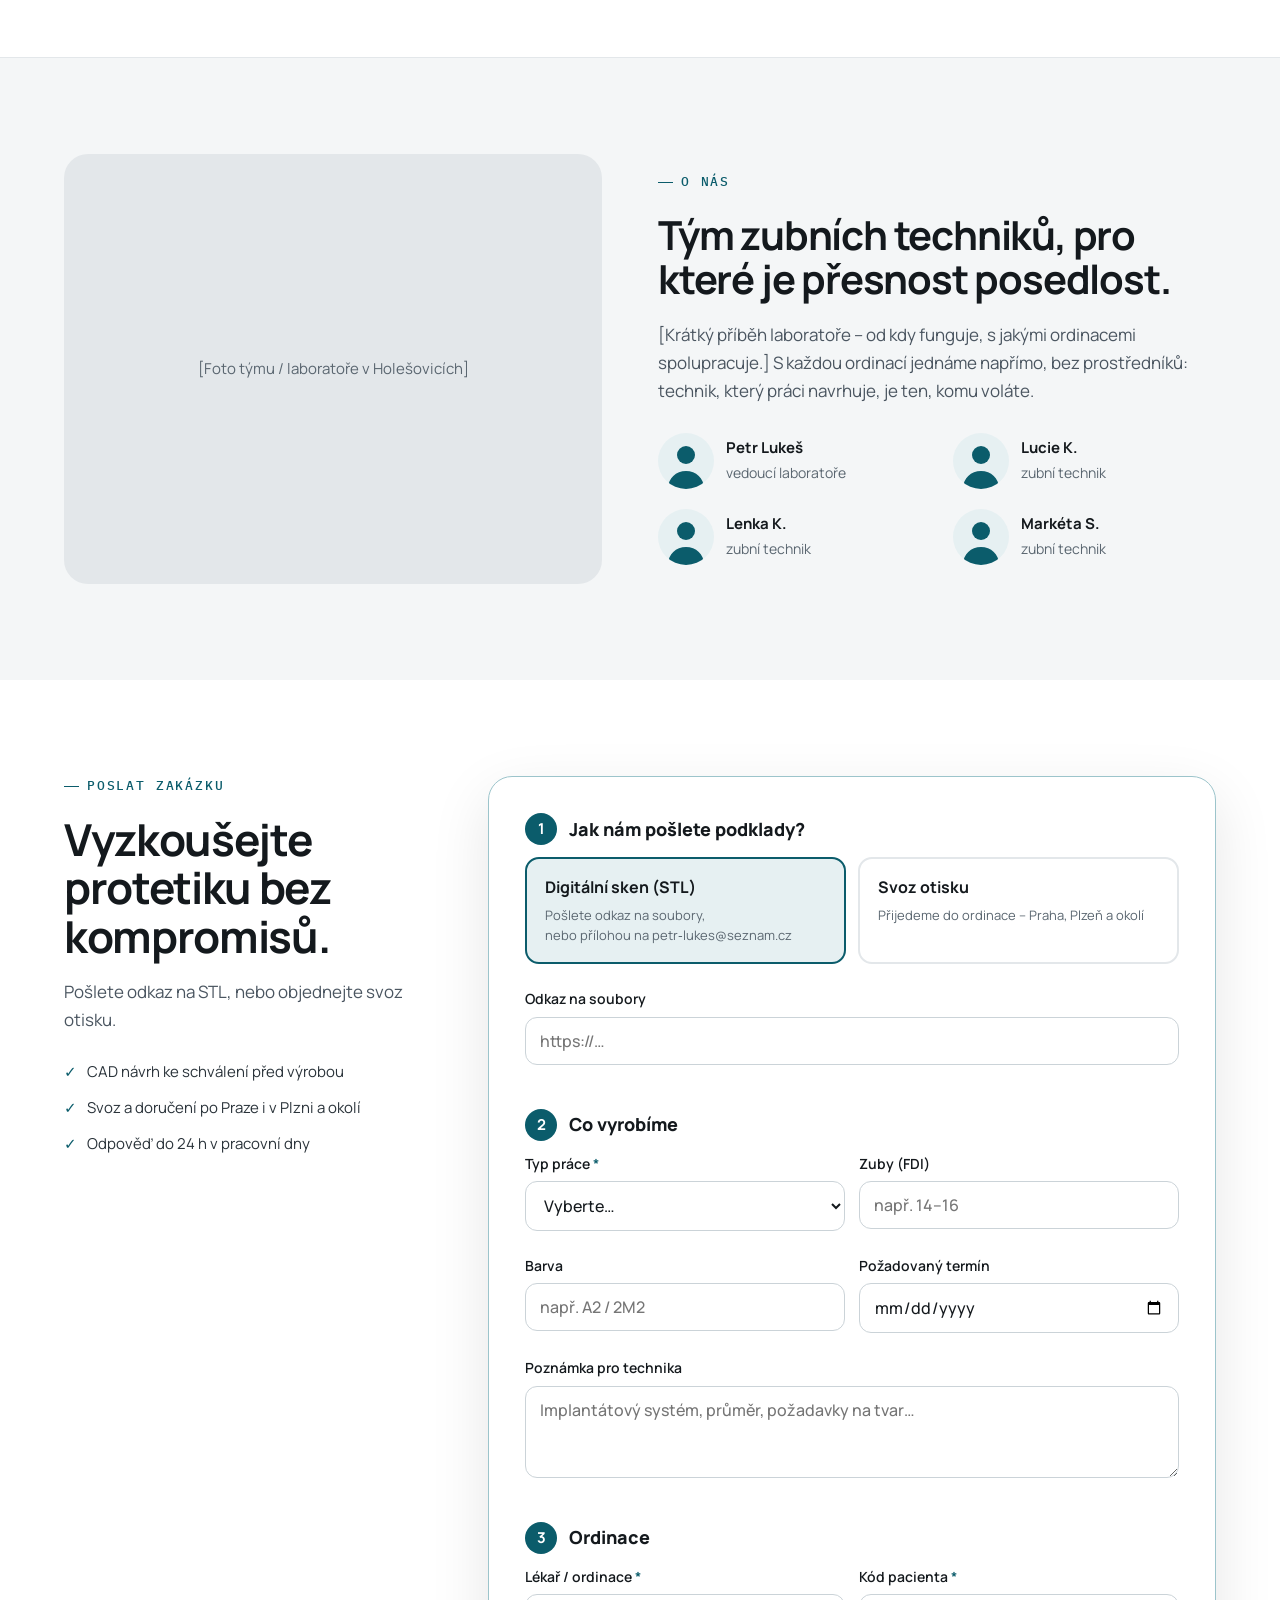
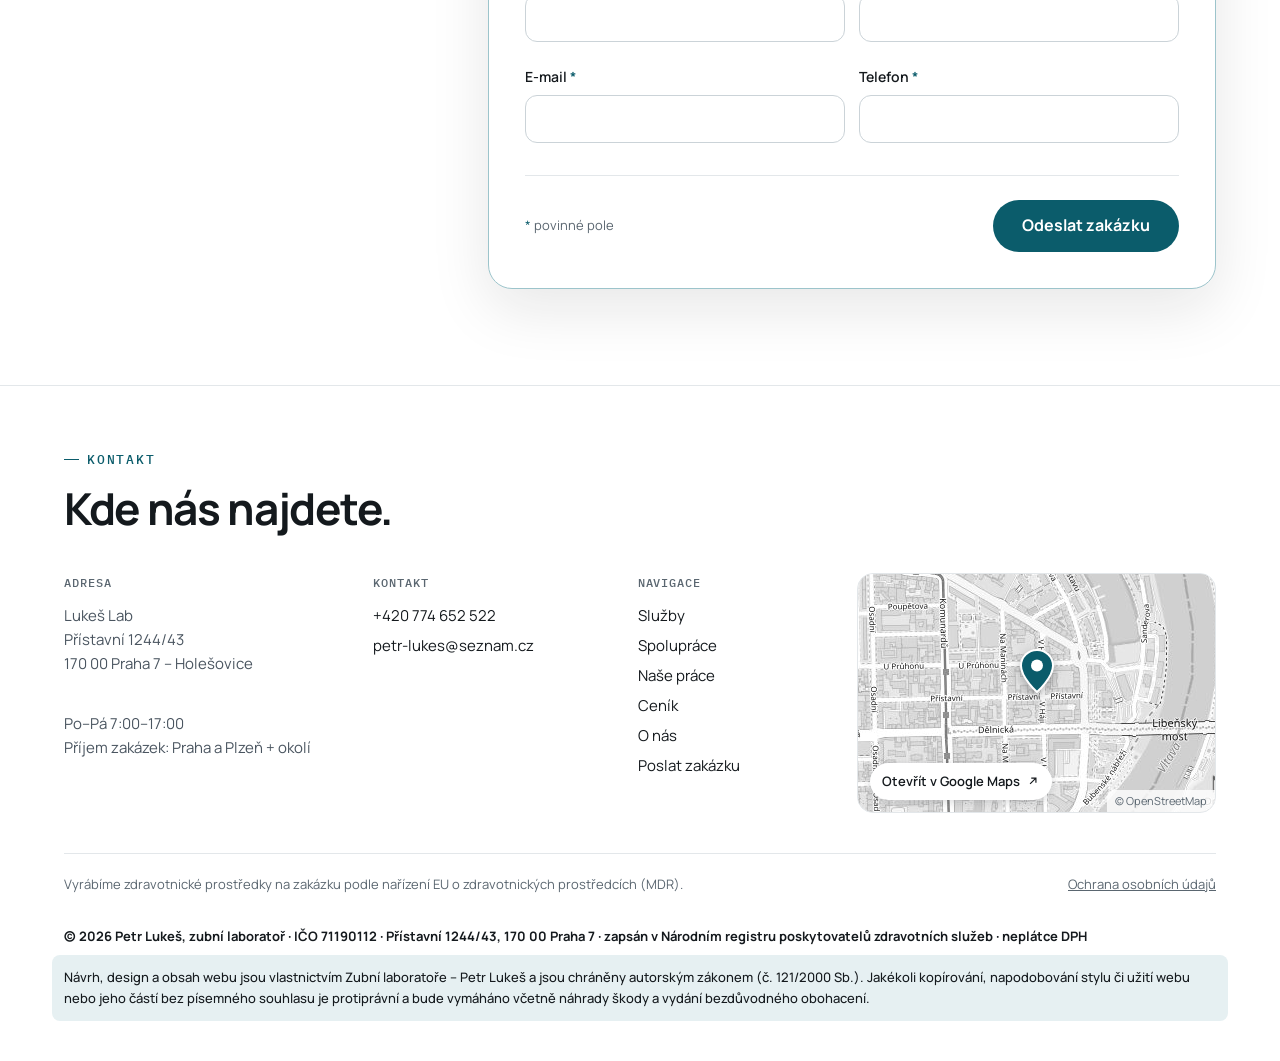
==== commit f0a411cc: "Technologie: nadpis a odstavec výš, větší mezera nad parametry; Naše práce: nový nadpis" ====
--- a/index.html
+++ b/index.html
@@ -34,7 +34,7 @@
 
   <!-- ?v=… = verze souboru. Po každé změně CSS/JS číslo zvýšit (na všech
        stránkách), jinak prohlížeče mohou ještě chvíli používat starou kopii. -->
-  <link rel="stylesheet" href="css/style.css?v=111">
+  <link rel="stylesheet" href="css/style.css?v=112">
   <script src="js/main.js?v=63" defer></script>
   <script src="js/efekty.js?v=61" defer></script>
   <script src="js/zakazka.js?v=65" defer></script>
@@ -537,8 +537,7 @@
       <div class="section-head">
         <div class="section-head__text">
           <span class="section-label">Naše práce</span>
-          <h2 id="prace-title">Detaily, které nejsou vidět. Dokud nechybí.</h2>
-          <p class="section-lead">Ukázka prací, které odcházejí z&nbsp;naší laboratoře.</p>
+          <h2 id="prace-title">Ukázka prací, které odcházejí z&nbsp;naší laboratoře.</h2>
         </div>
       </div>
 
--- a/css/style.css
+++ b/css/style.css
@@ -1589,9 +1589,12 @@
   gap: 22px;
 }
 
-/* Štítek lícuje s horní hranou fotek, zbytek textu zůstává na výšku uprostřed */
-.tech__text h2 {
-  margin-top: auto;
+/* Štítek lícuje s horní hranou fotek, nadpis a odstavec hned pod ním,
+   parametry na výšku uprostřed zbylého místa */
+@media (min-width: 1084px) {
+  .tech__text h2 {
+    margin-top: 16px;
+  }
 }
 
 .tech__text p {
@@ -1605,7 +1608,8 @@
   display: grid;
   grid-template-columns: repeat(2, minmax(0, 1fr));
   gap: 20px;
-  margin: 18px 0 auto;
+  margin: auto 0;
+  padding-top: 18px; /* větší mezera pod odstavcem i na mobilu */
 }
 
 .tech__params > div {
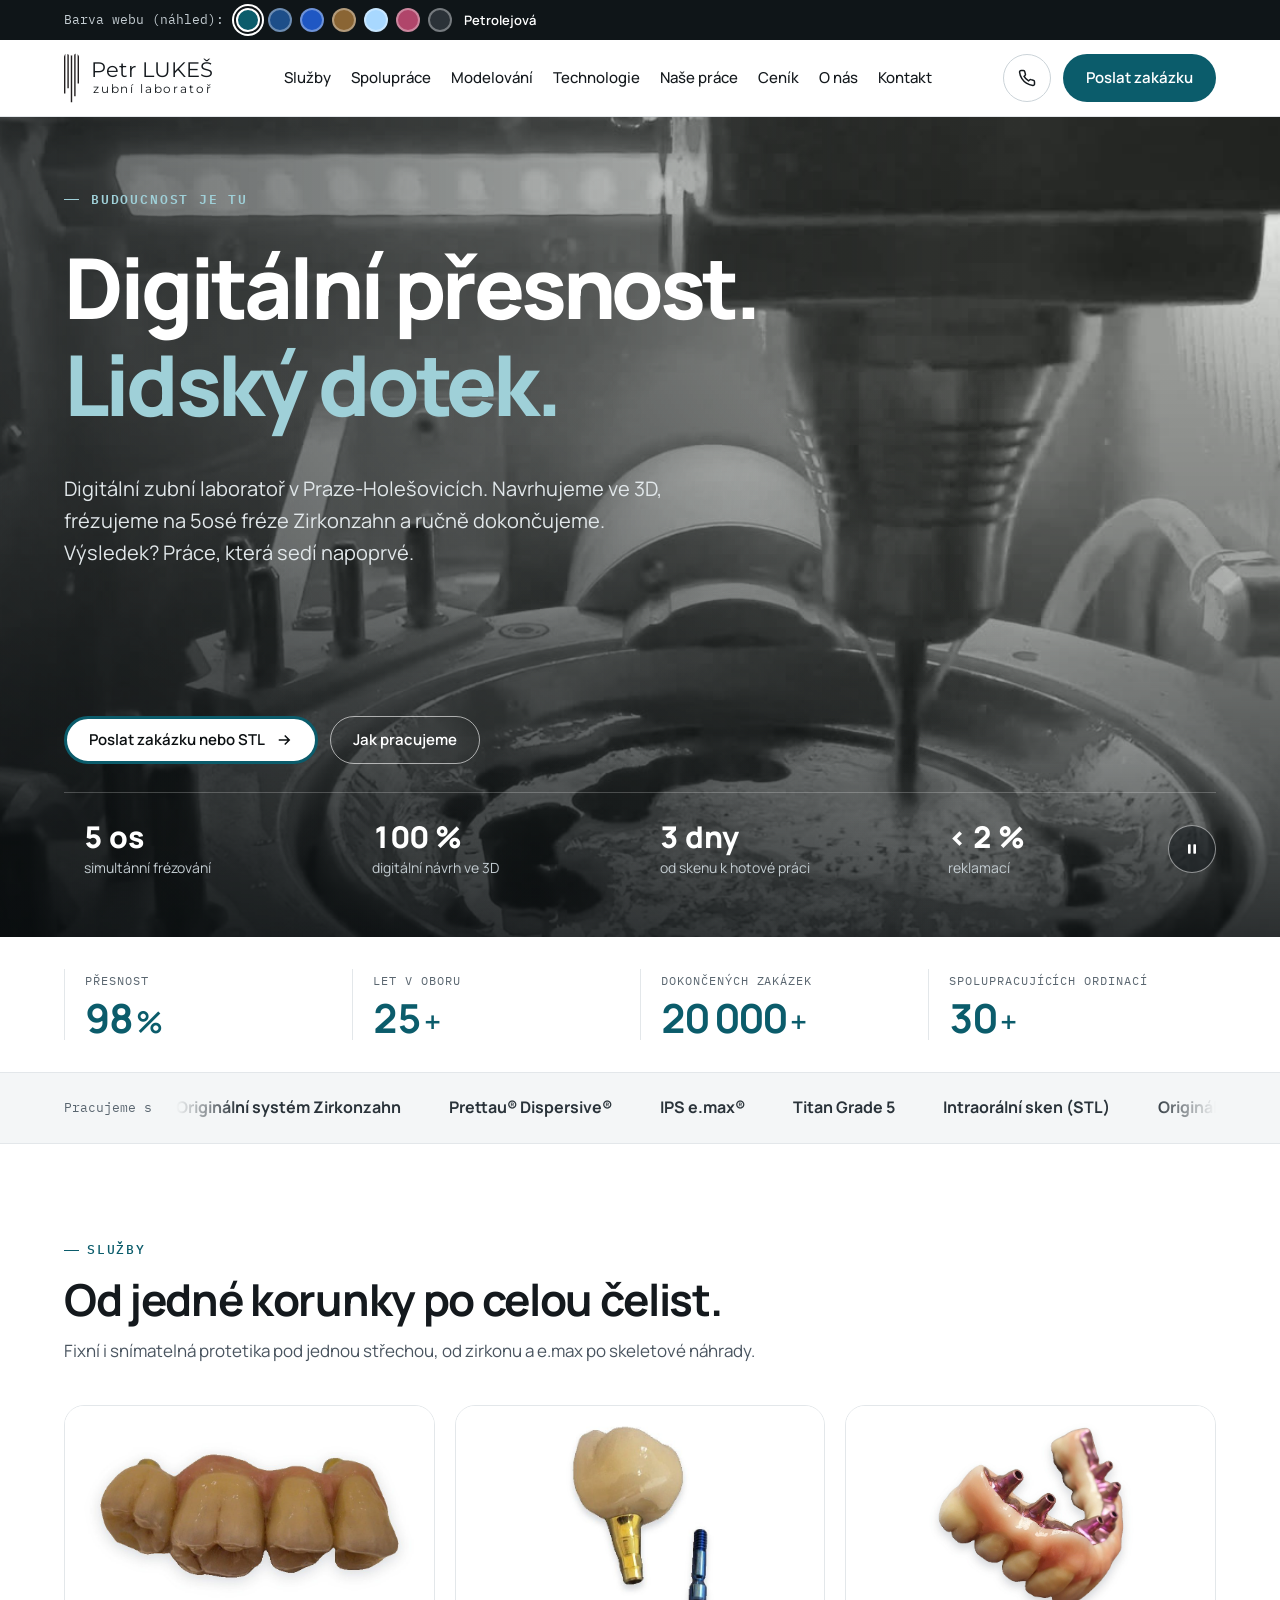
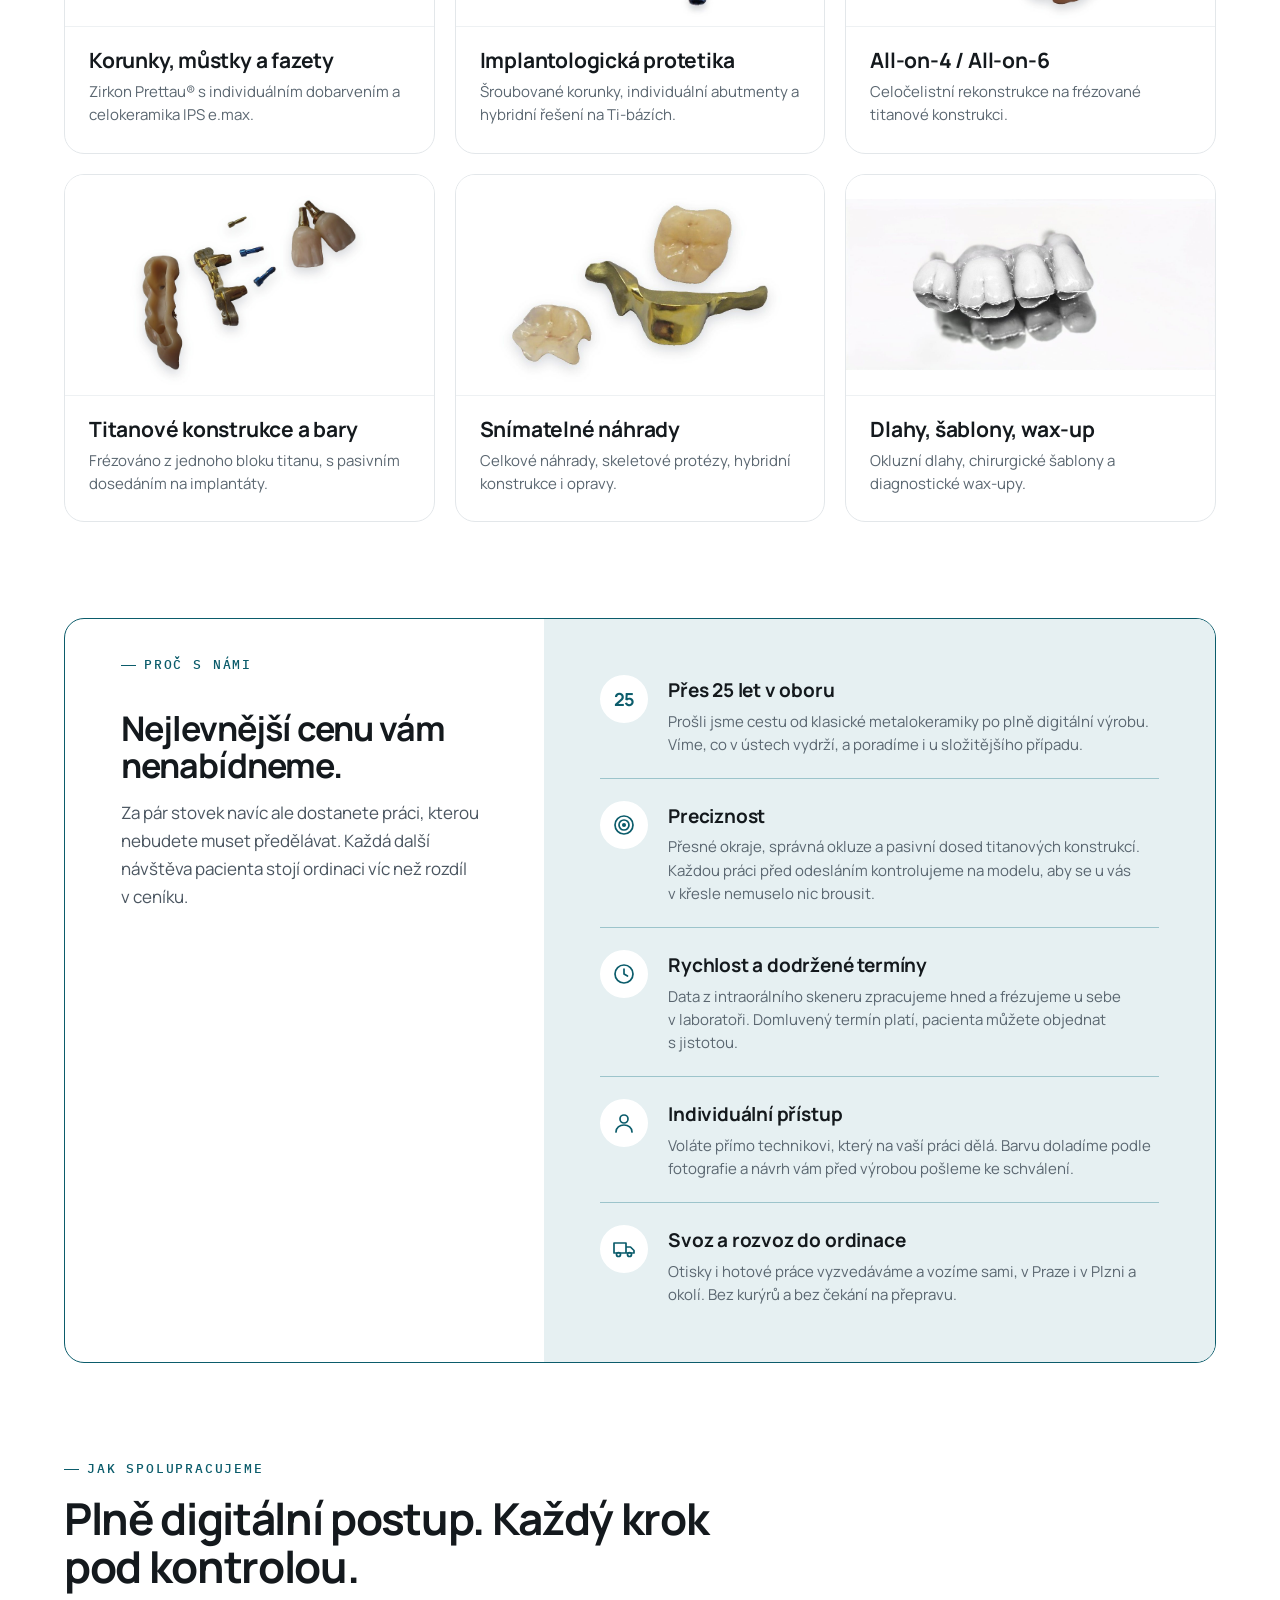
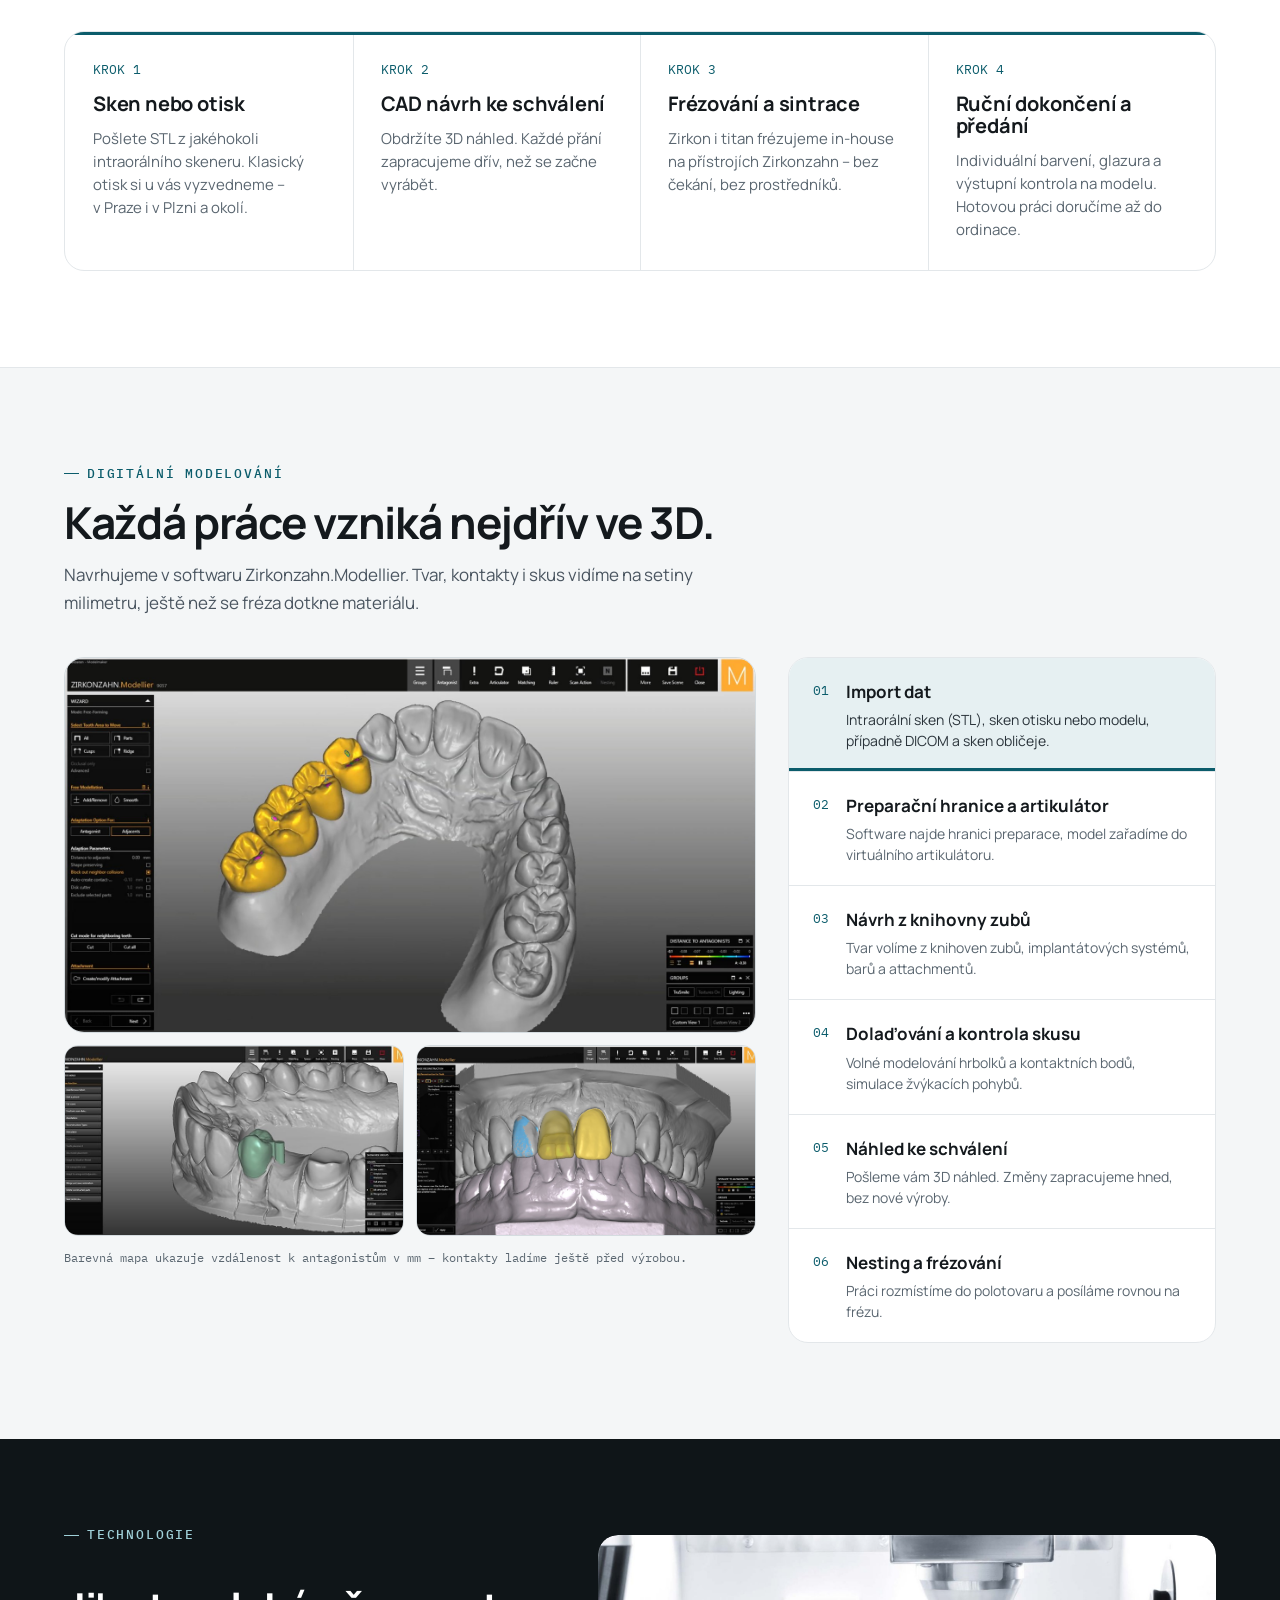
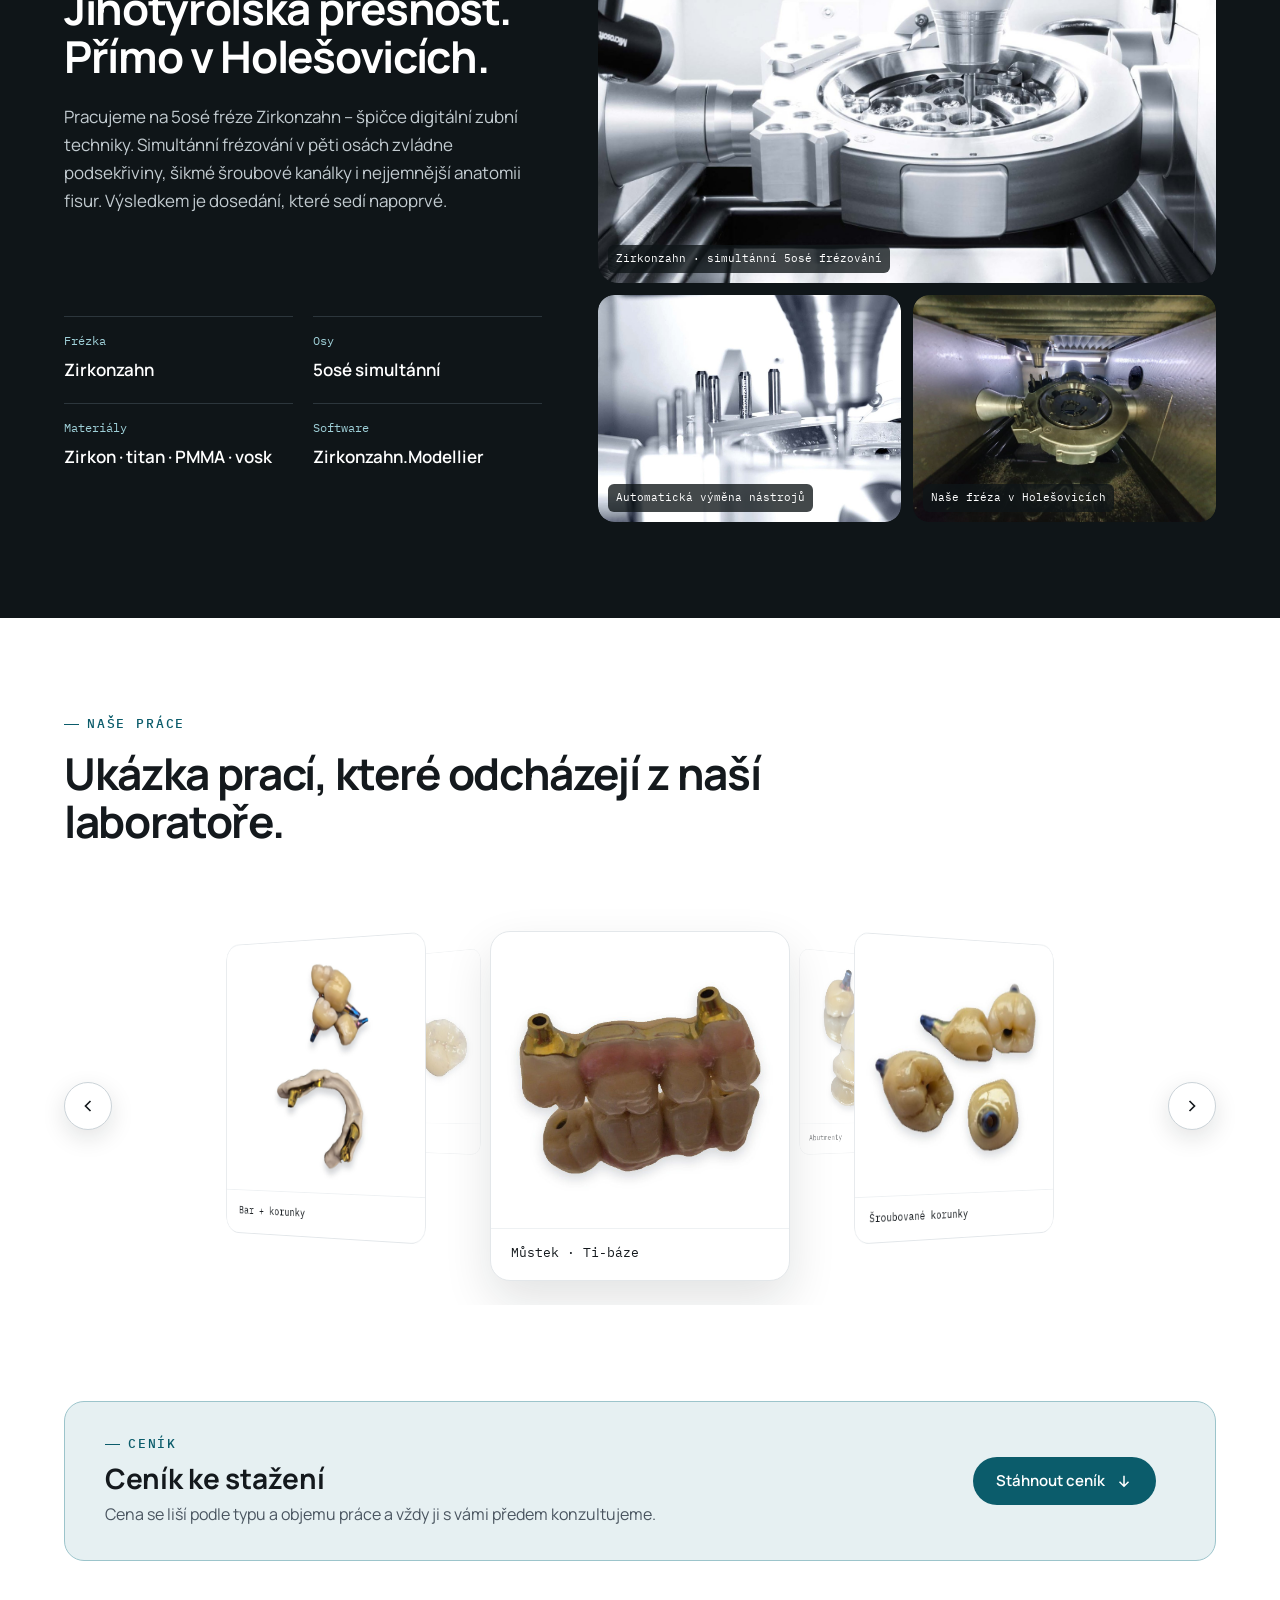
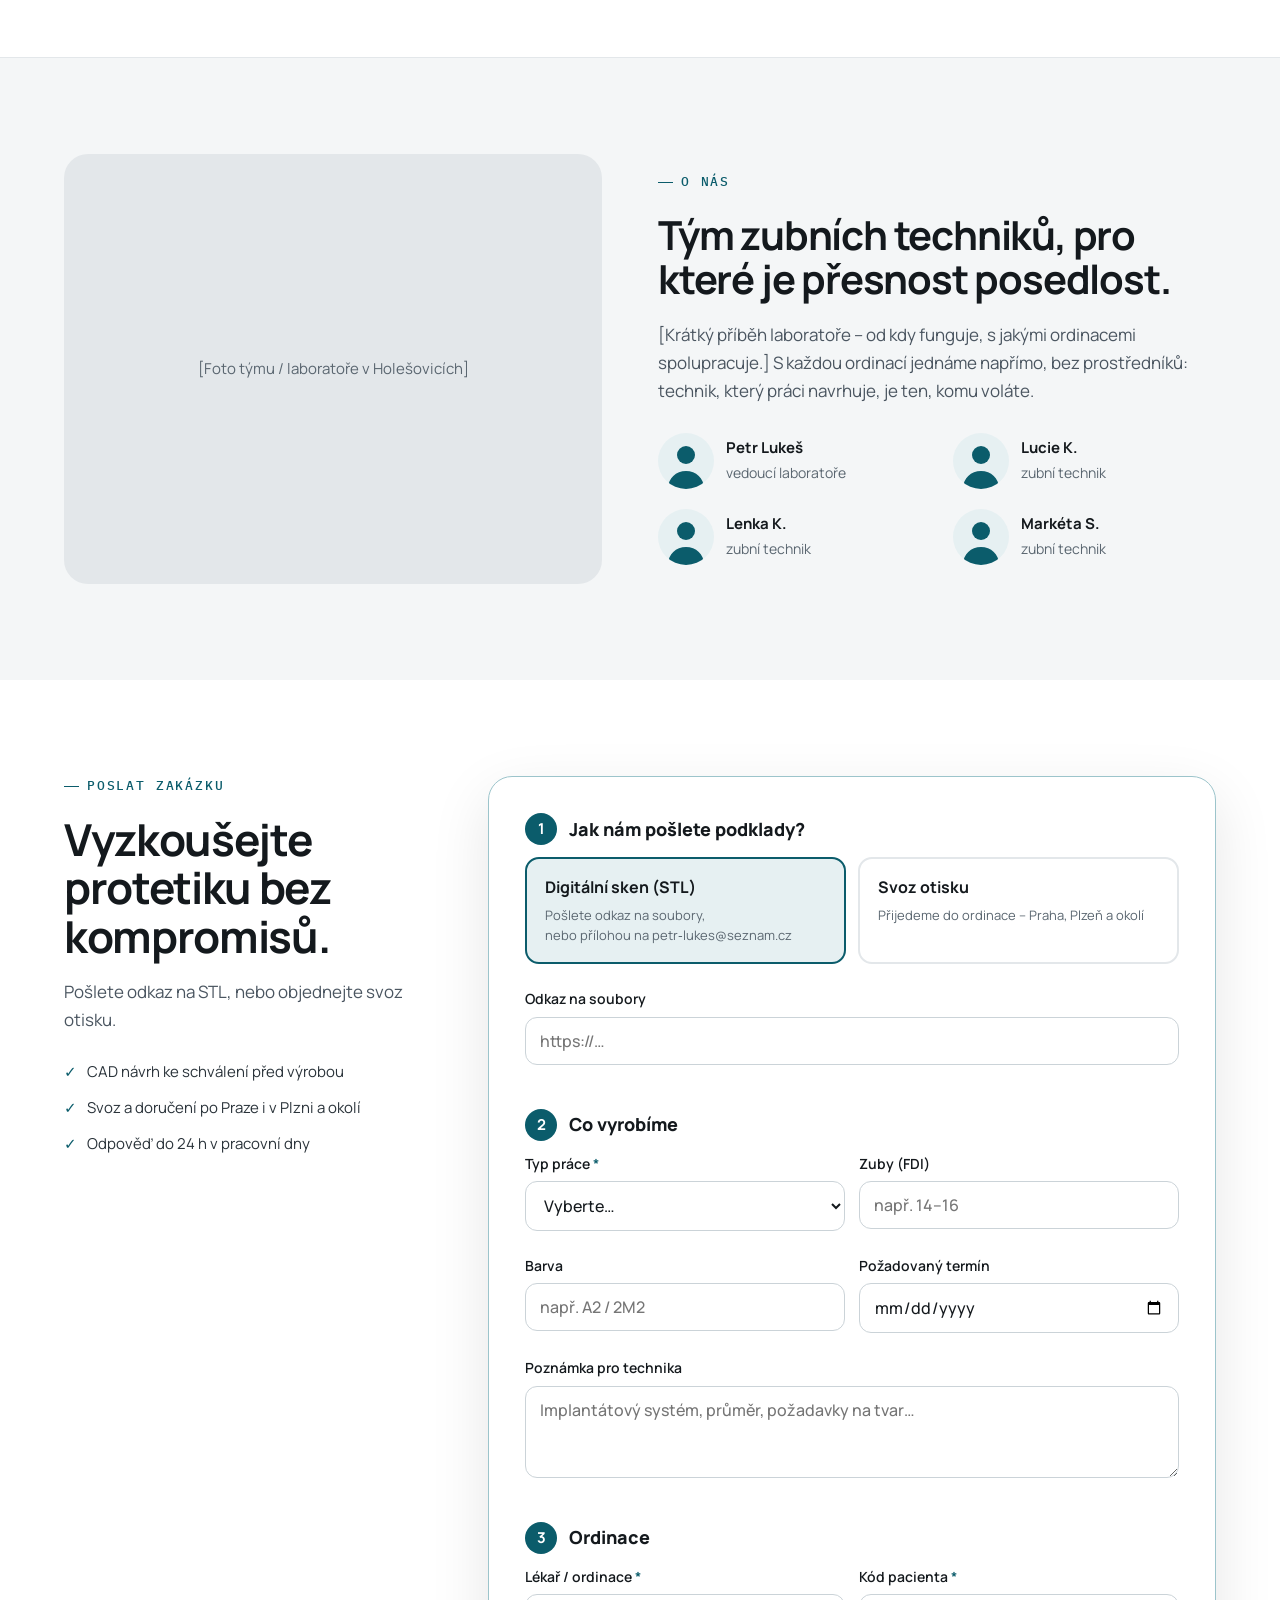
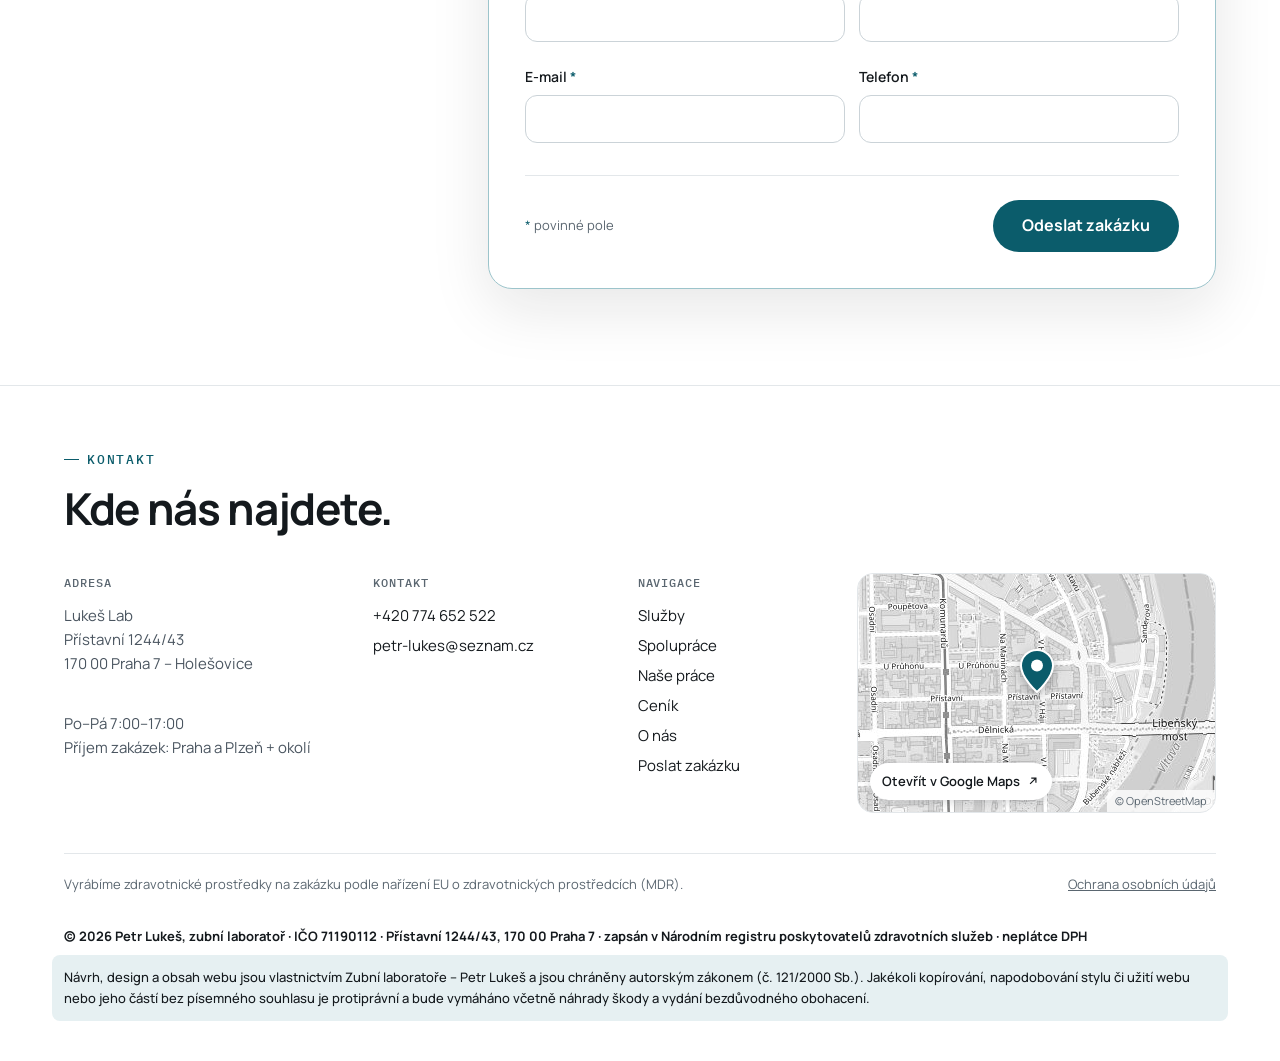
==== commit 5e3edc2a: "Technologie: štítek, nadpis a odstavec o 10 px výš" ====
--- a/index.html
+++ b/index.html
@@ -34,7 +34,7 @@
 
   <!-- ?v=… = verze souboru. Po každé změně CSS/JS číslo zvýšit (na všech
        stránkách), jinak prohlížeče mohou ještě chvíli používat starou kopii. -->
-  <link rel="stylesheet" href="css/style.css?v=112">
+  <link rel="stylesheet" href="css/style.css?v=113">
   <script src="js/main.js?v=63" defer></script>
   <script src="js/efekty.js?v=61" defer></script>
   <script src="js/zakazka.js?v=65" defer></script>
--- a/css/style.css
+++ b/css/style.css
@@ -1595,6 +1595,12 @@
   .tech__text h2 {
     margin-top: 16px;
   }
+
+  /* Štítek, nadpis a odstavec o kousek výš, parametry zůstávají */
+  .tech__text > :not(.tech__params) {
+    position: relative;
+    top: -10px;
+  }
 }
 
 .tech__text p {
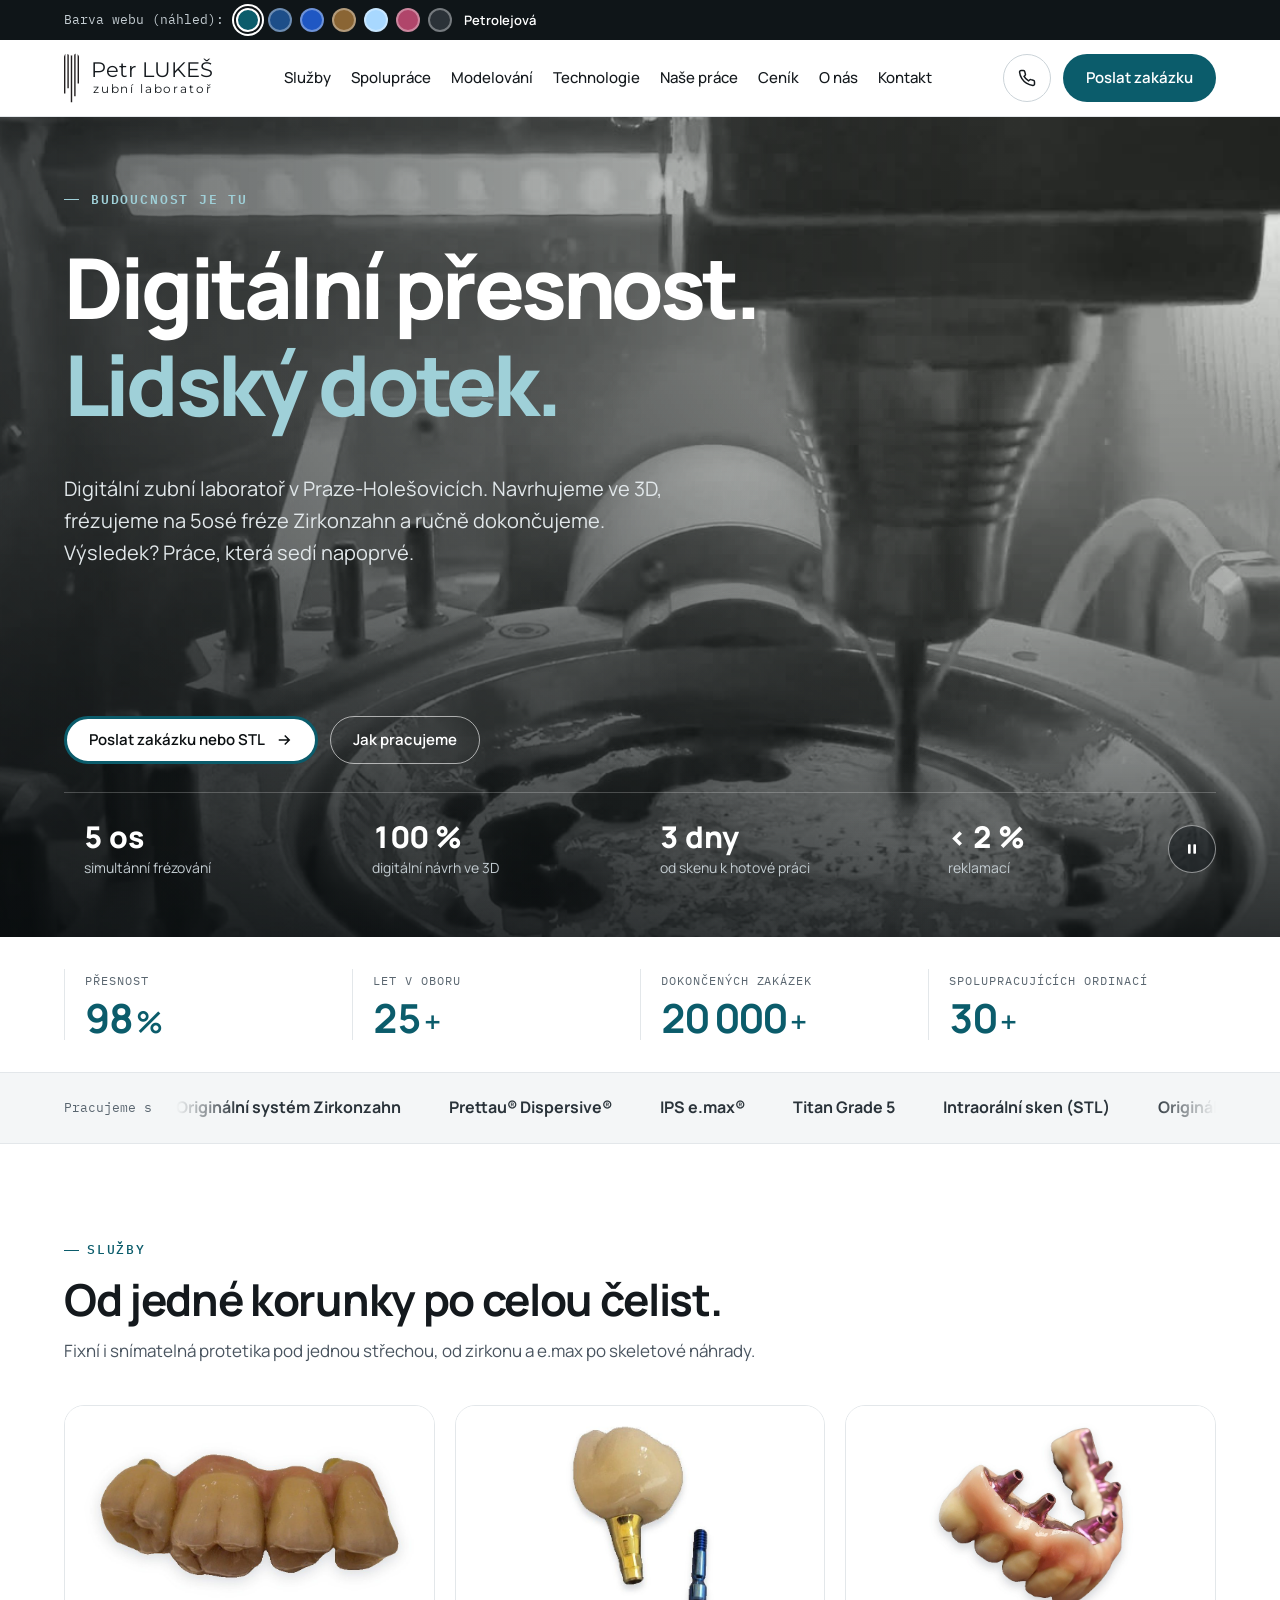
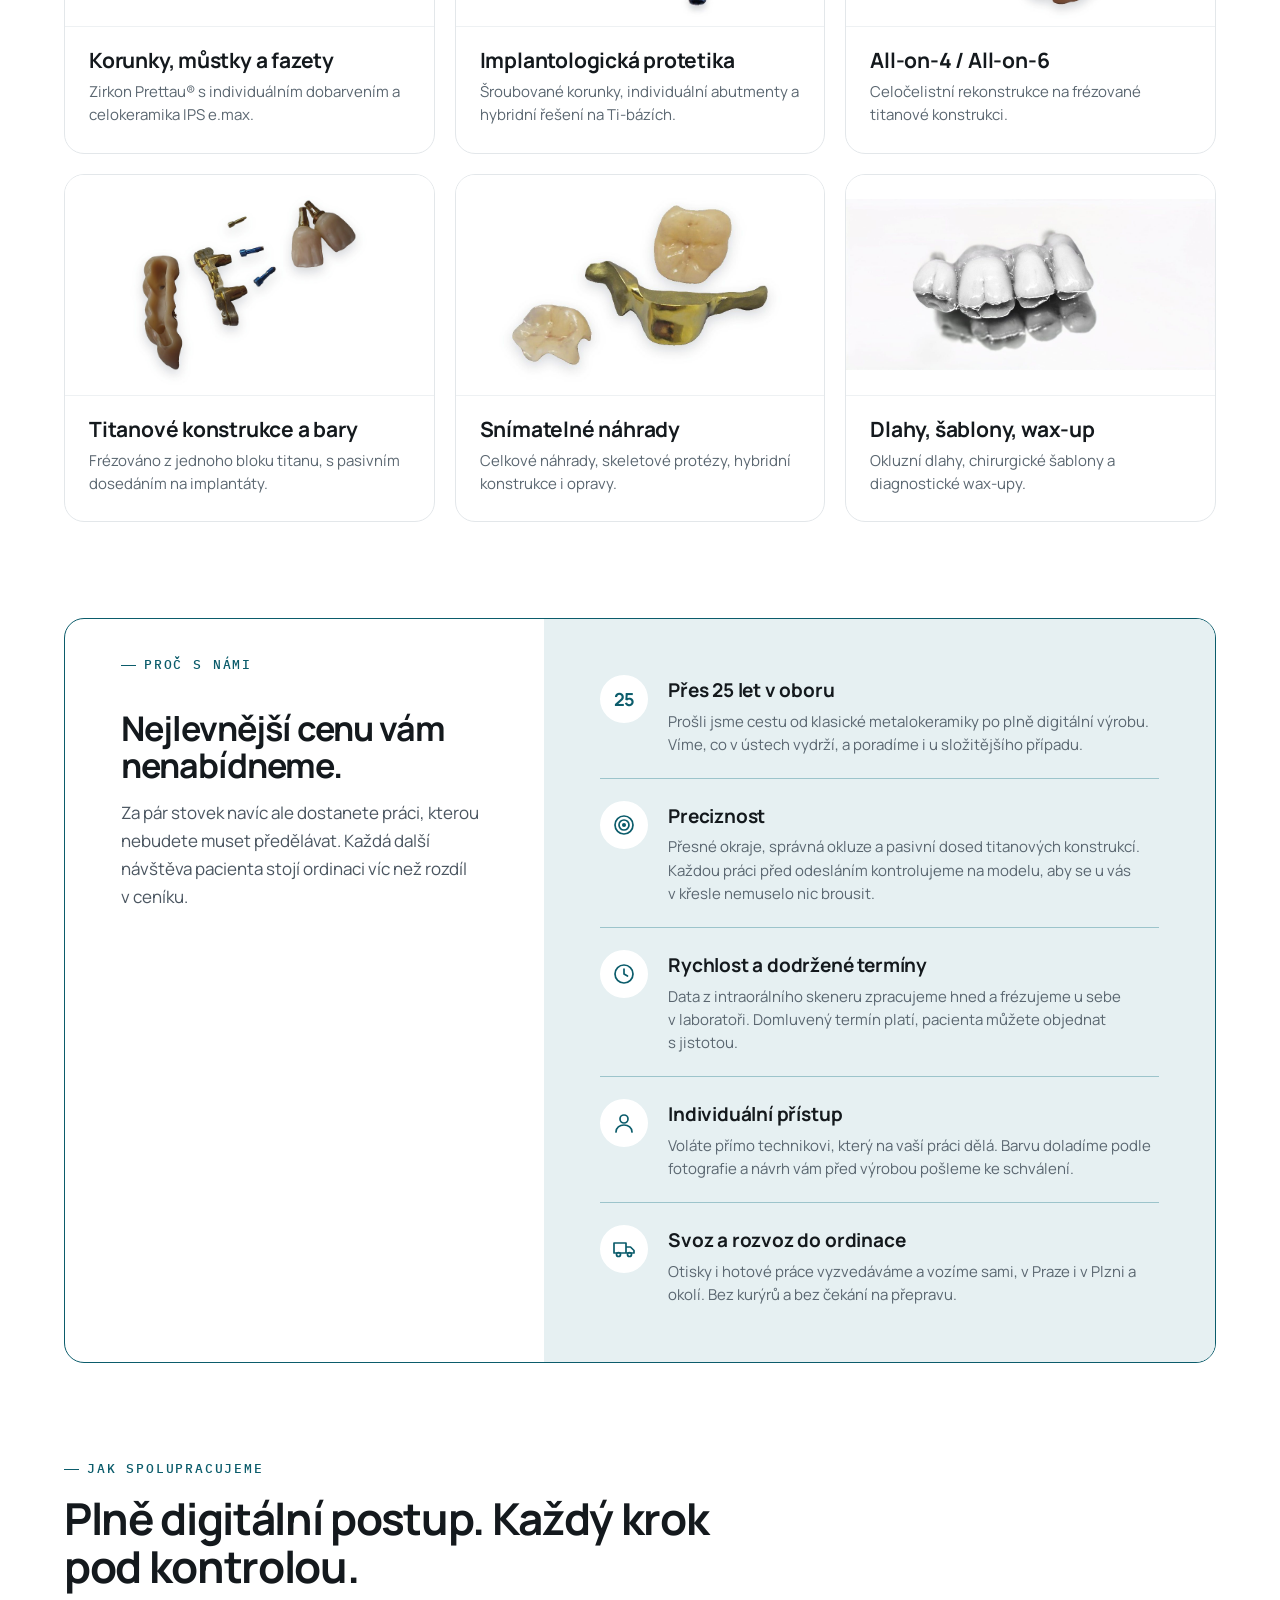
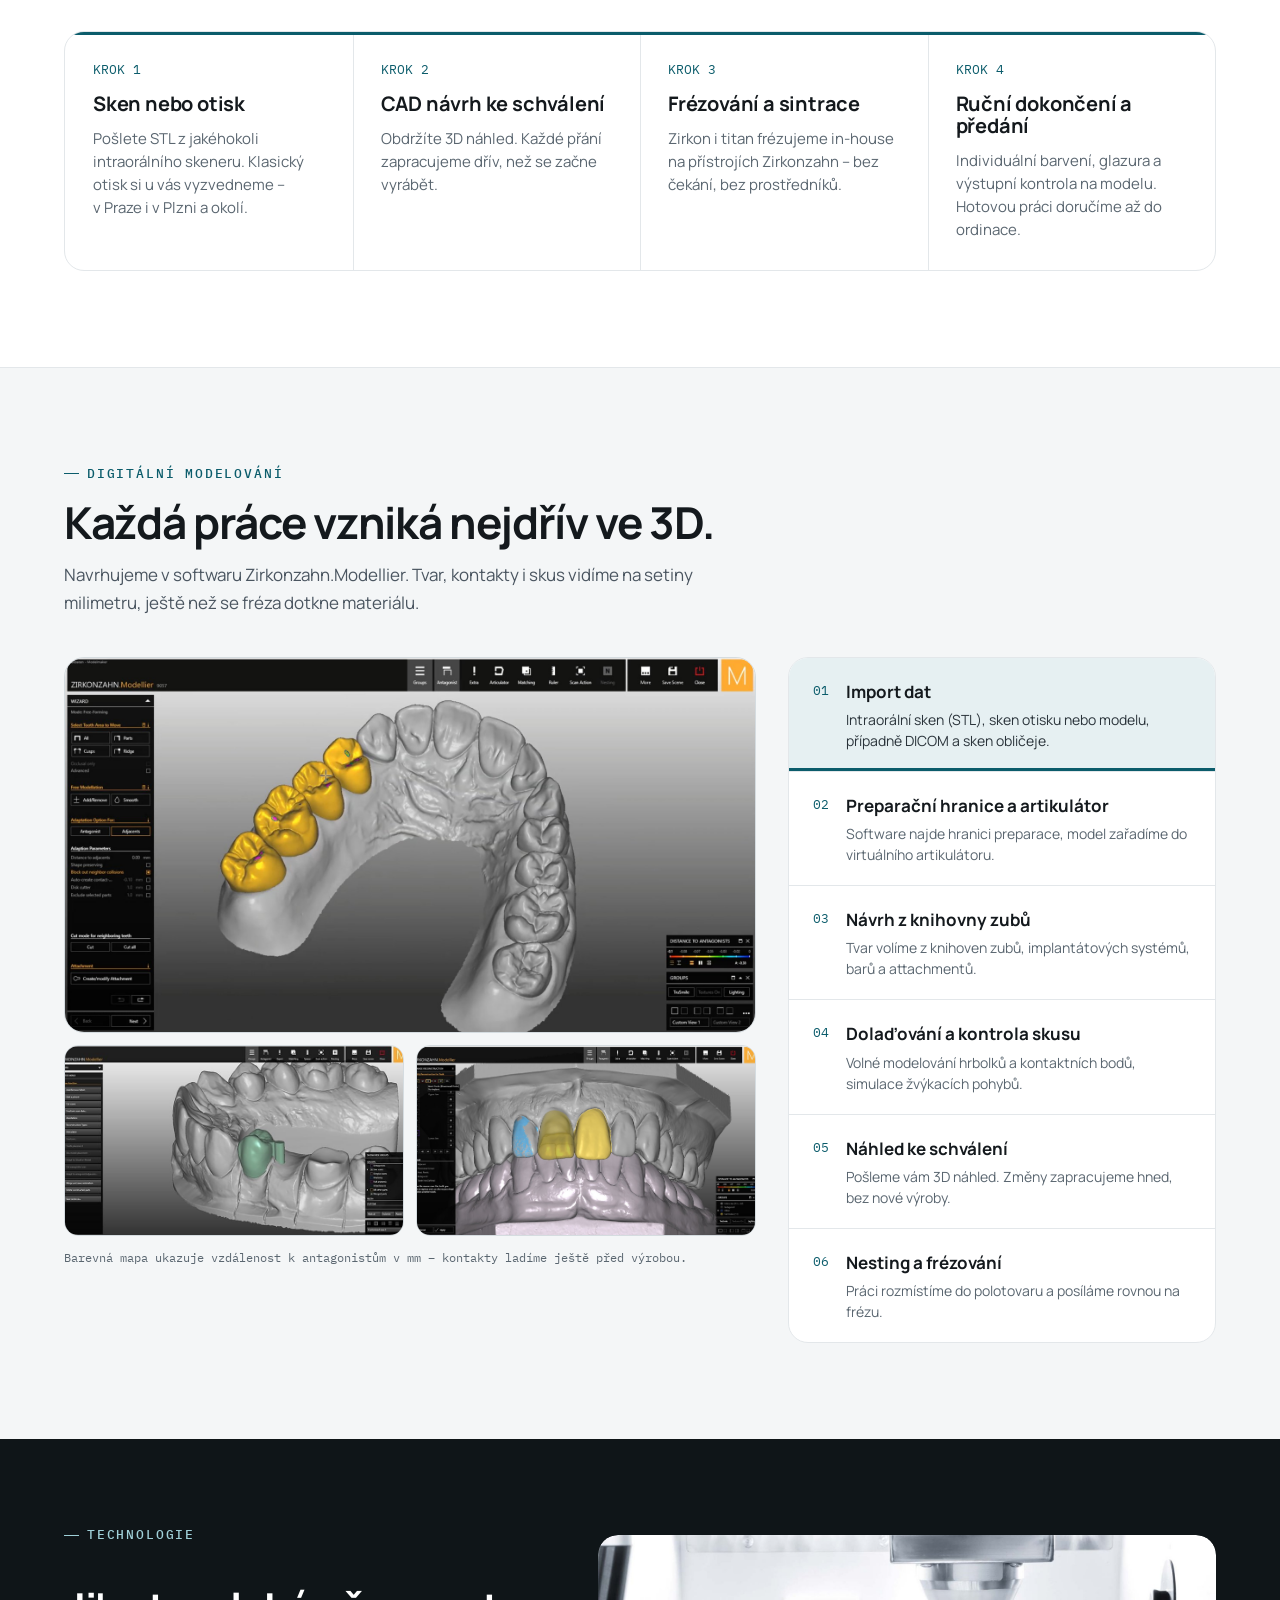
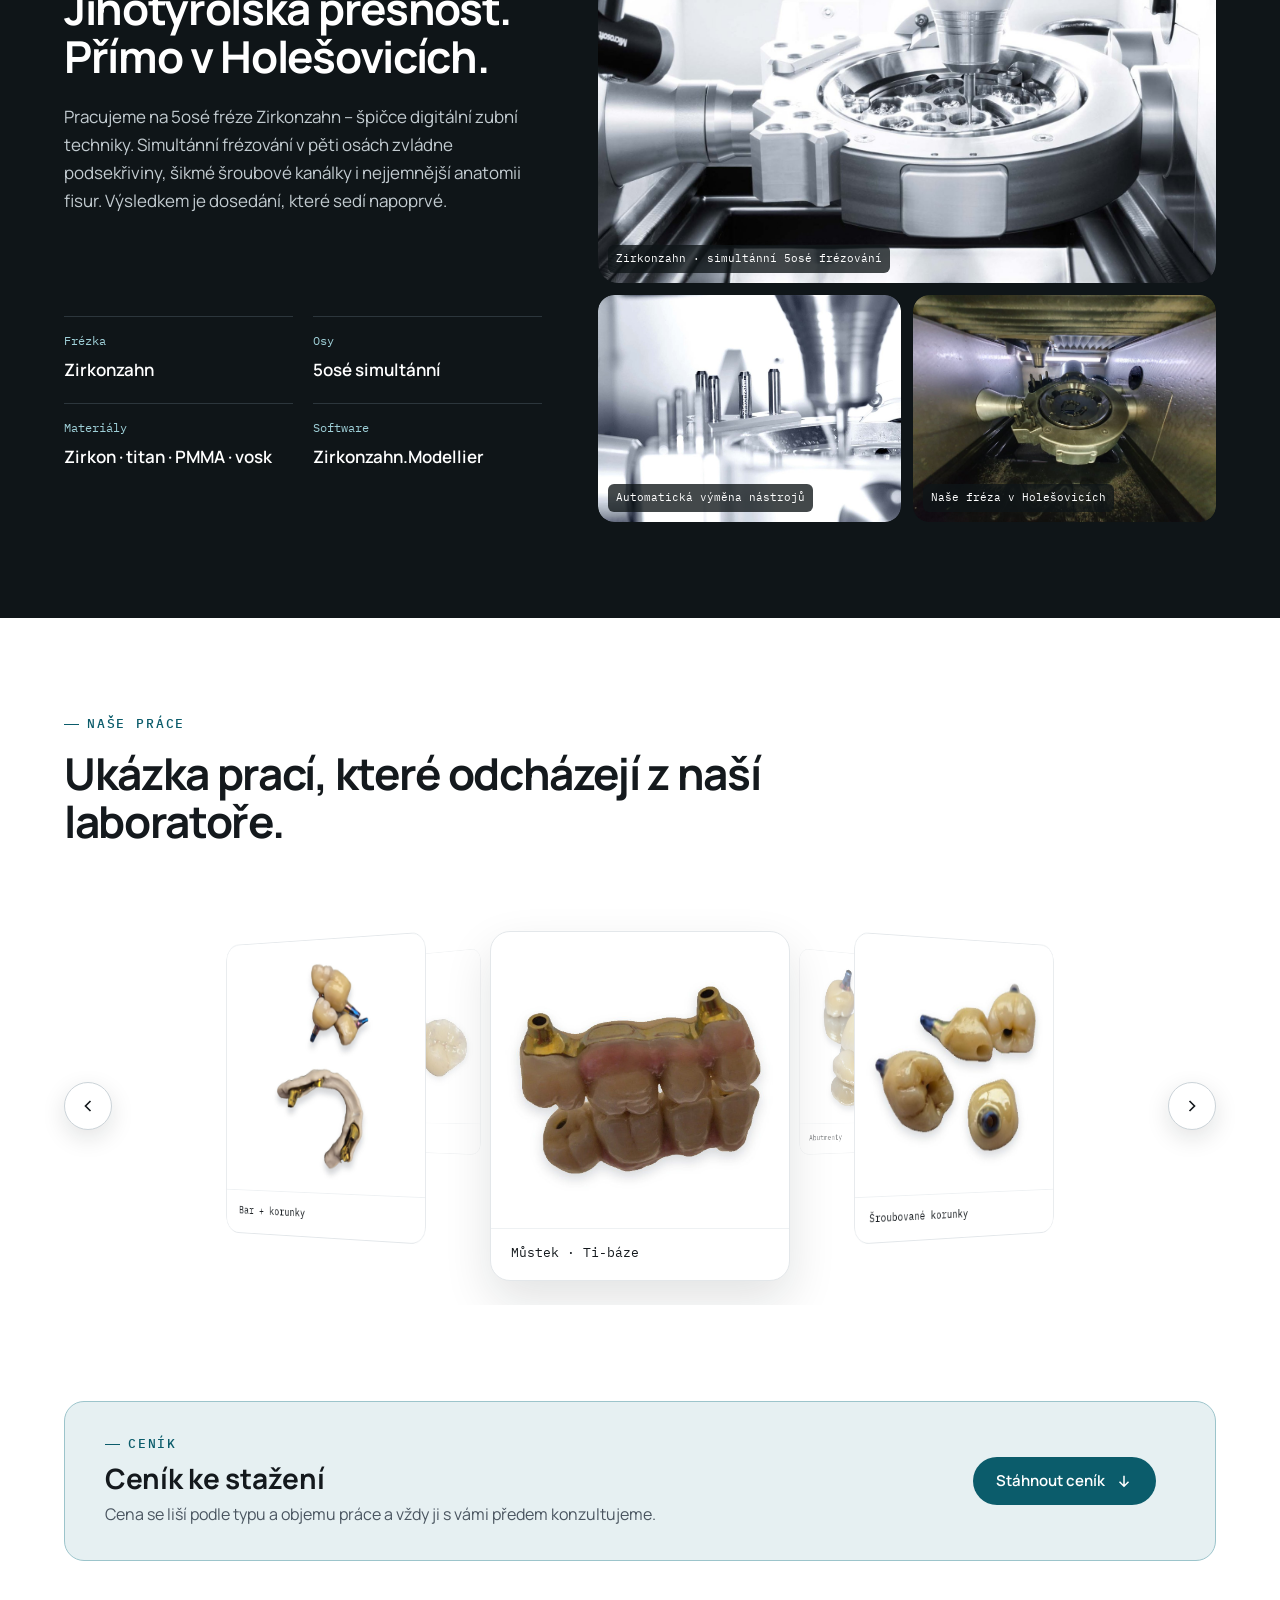
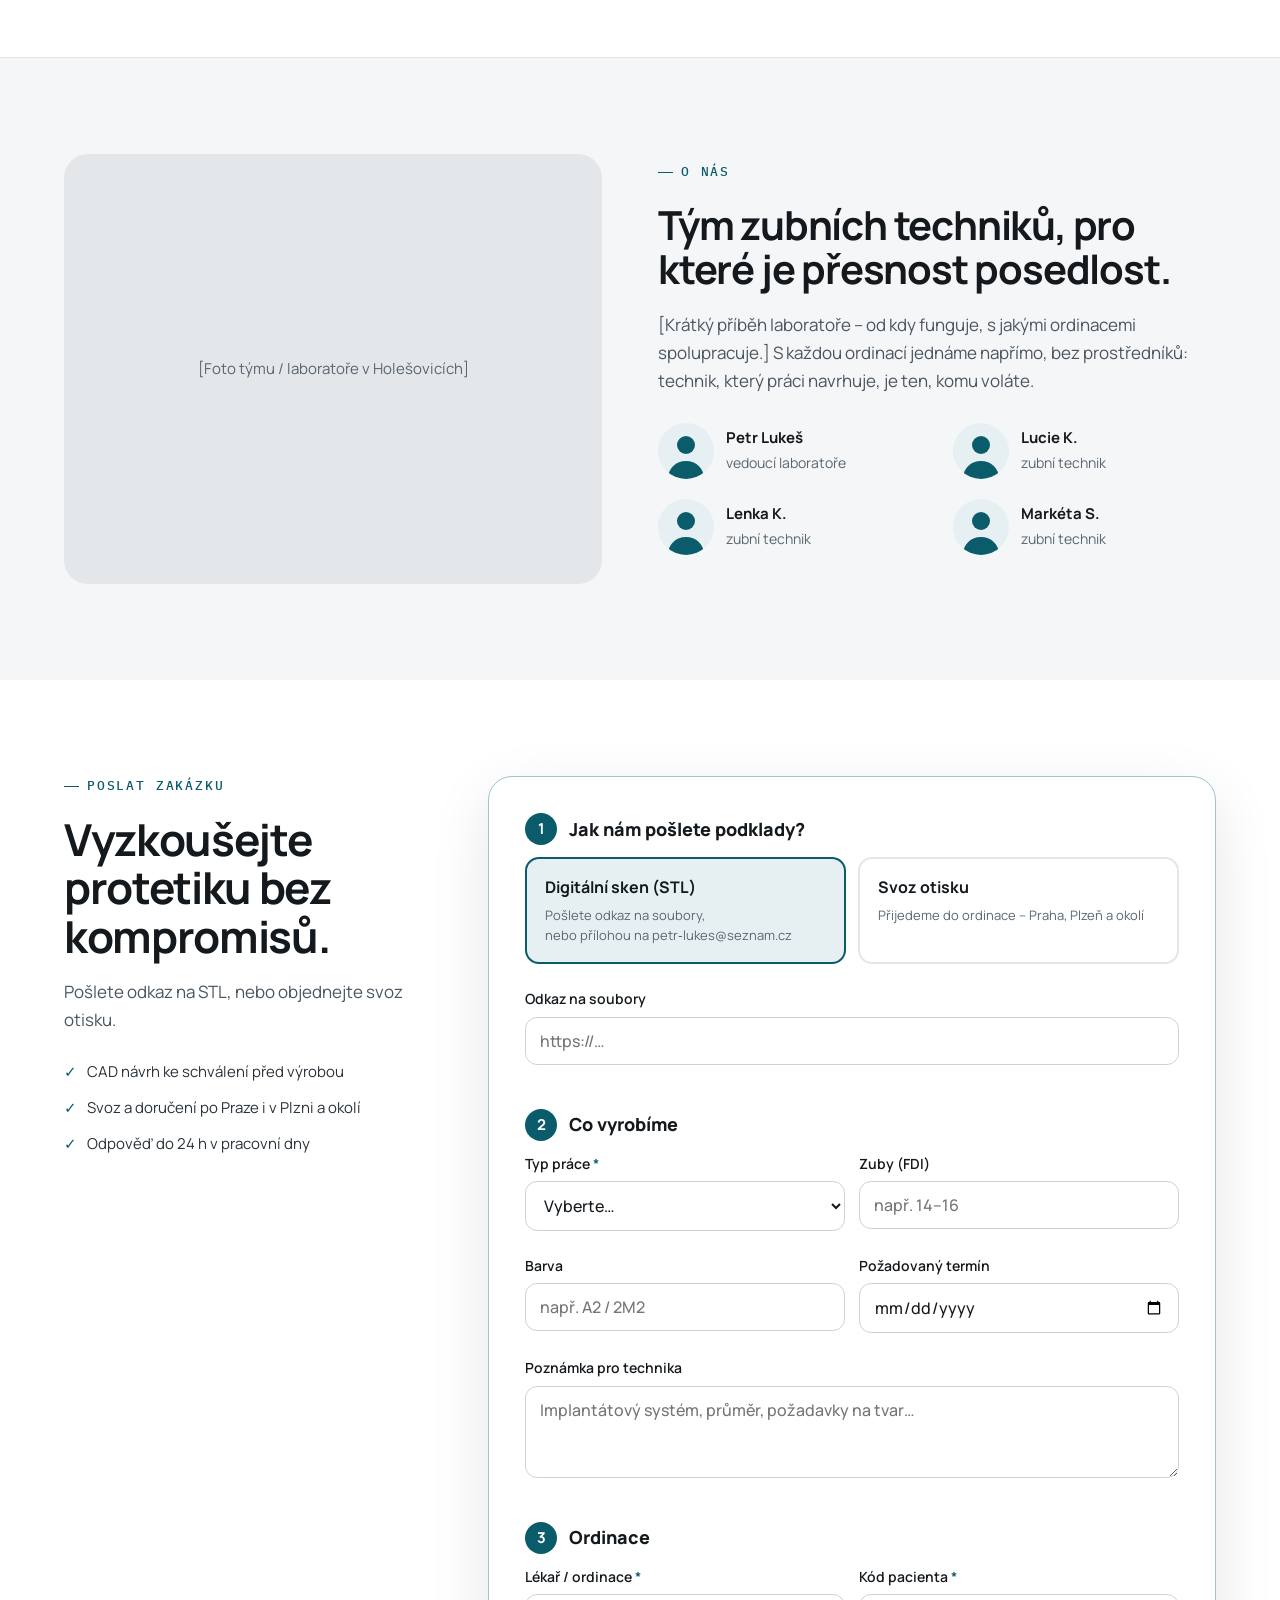
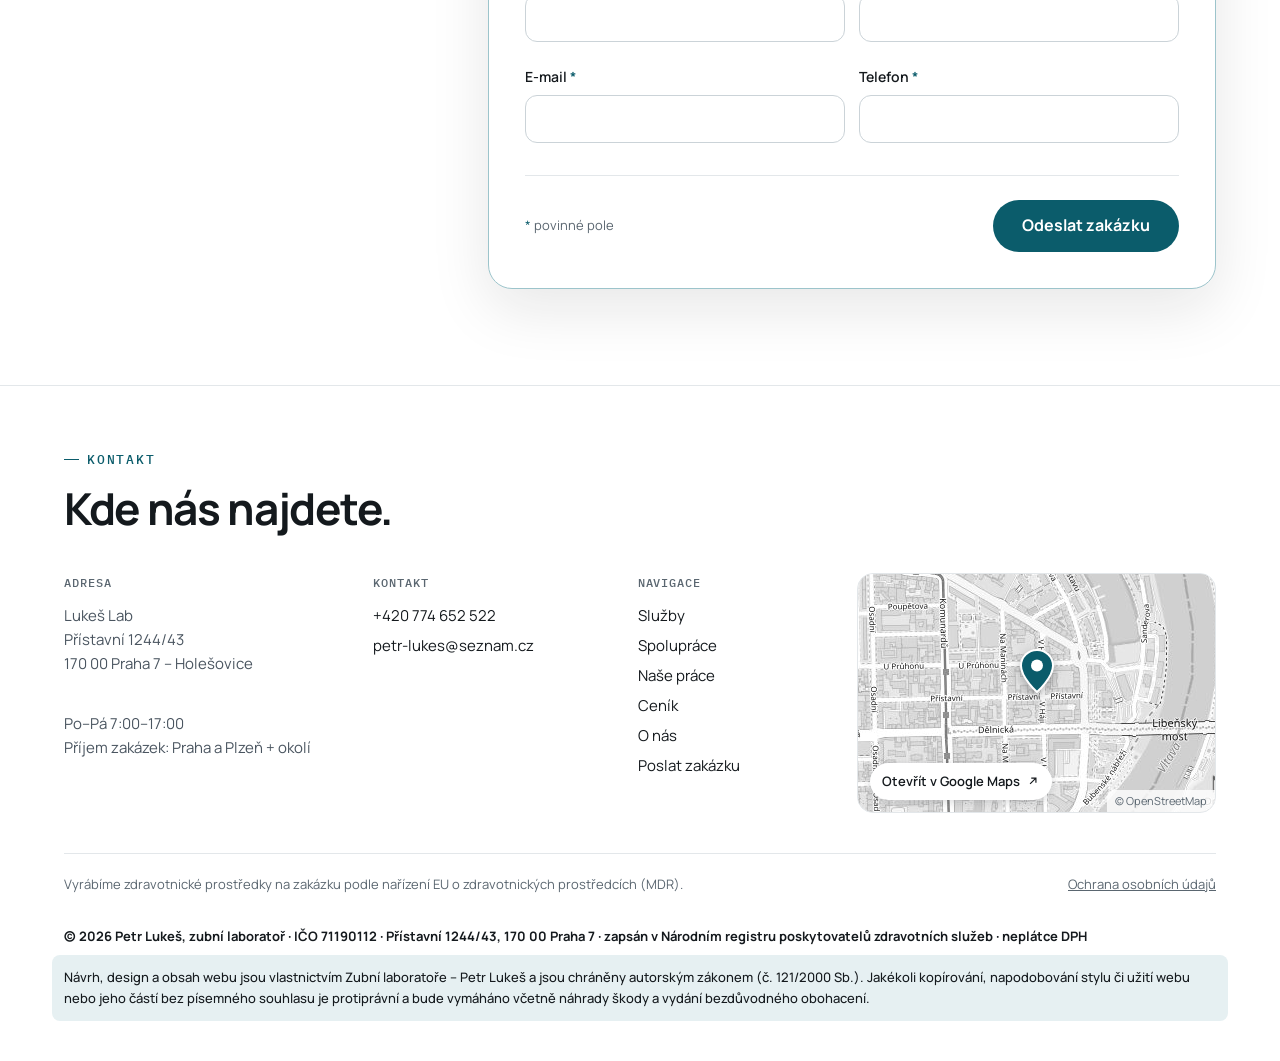
==== commit c057def0: "O nás: text o 10 px výš" ====
--- a/index.html
+++ b/index.html
@@ -34,7 +34,7 @@
 
   <!-- ?v=… = verze souboru. Po každé změně CSS/JS číslo zvýšit (na všech
        stránkách), jinak prohlížeče mohou ještě chvíli používat starou kopii. -->
-  <link rel="stylesheet" href="css/style.css?v=113">
+  <link rel="stylesheet" href="css/style.css?v=114">
   <script src="js/main.js?v=63" defer></script>
   <script src="js/efekty.js?v=61" defer></script>
   <script src="js/zakazka.js?v=65" defer></script>
--- a/css/style.css
+++ b/css/style.css
@@ -1810,6 +1810,14 @@
   gap: 20px;
 }
 
+/* Vedle fotky celý text o kousek výš */
+@media (min-width: 960px) {
+  .about__text {
+    position: relative;
+    top: -10px;
+  }
+}
+
 .about__text h2 {
   font-size: clamp(30px, 3.8vw, 40px);
 }
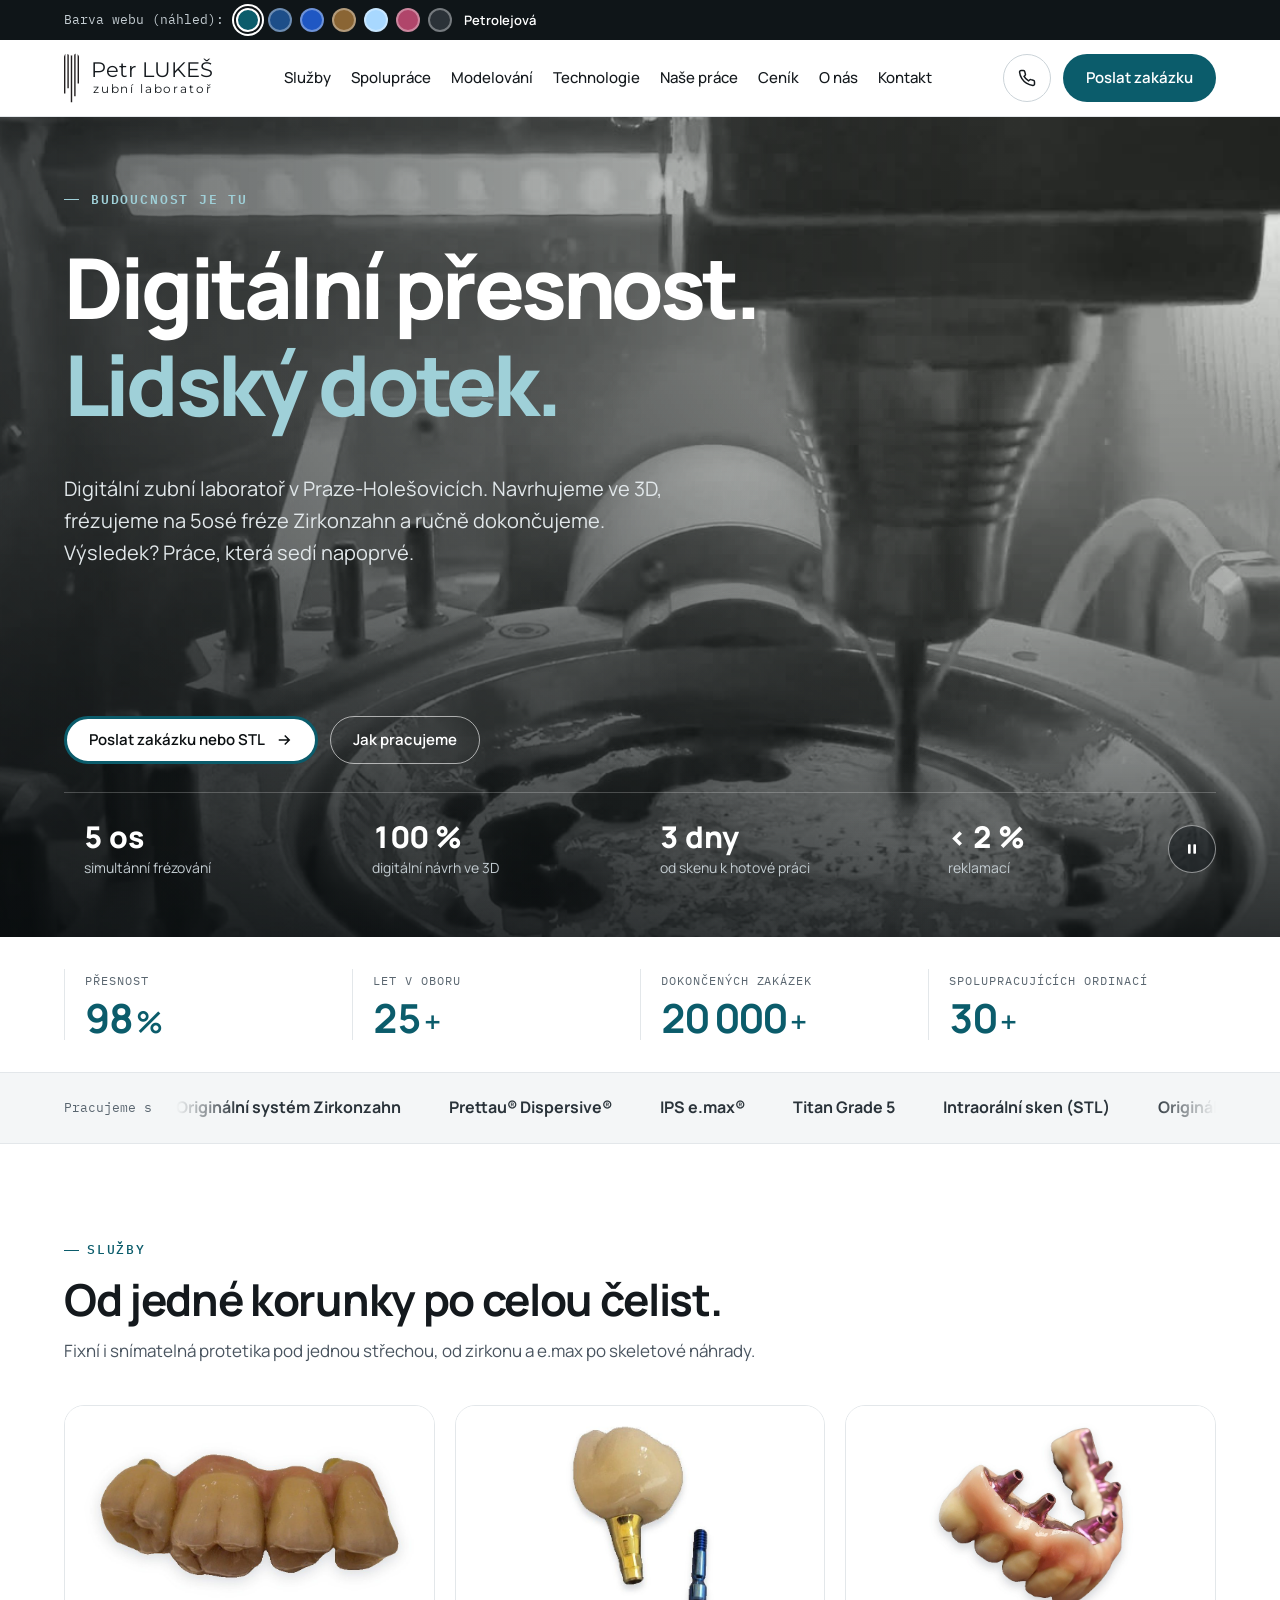
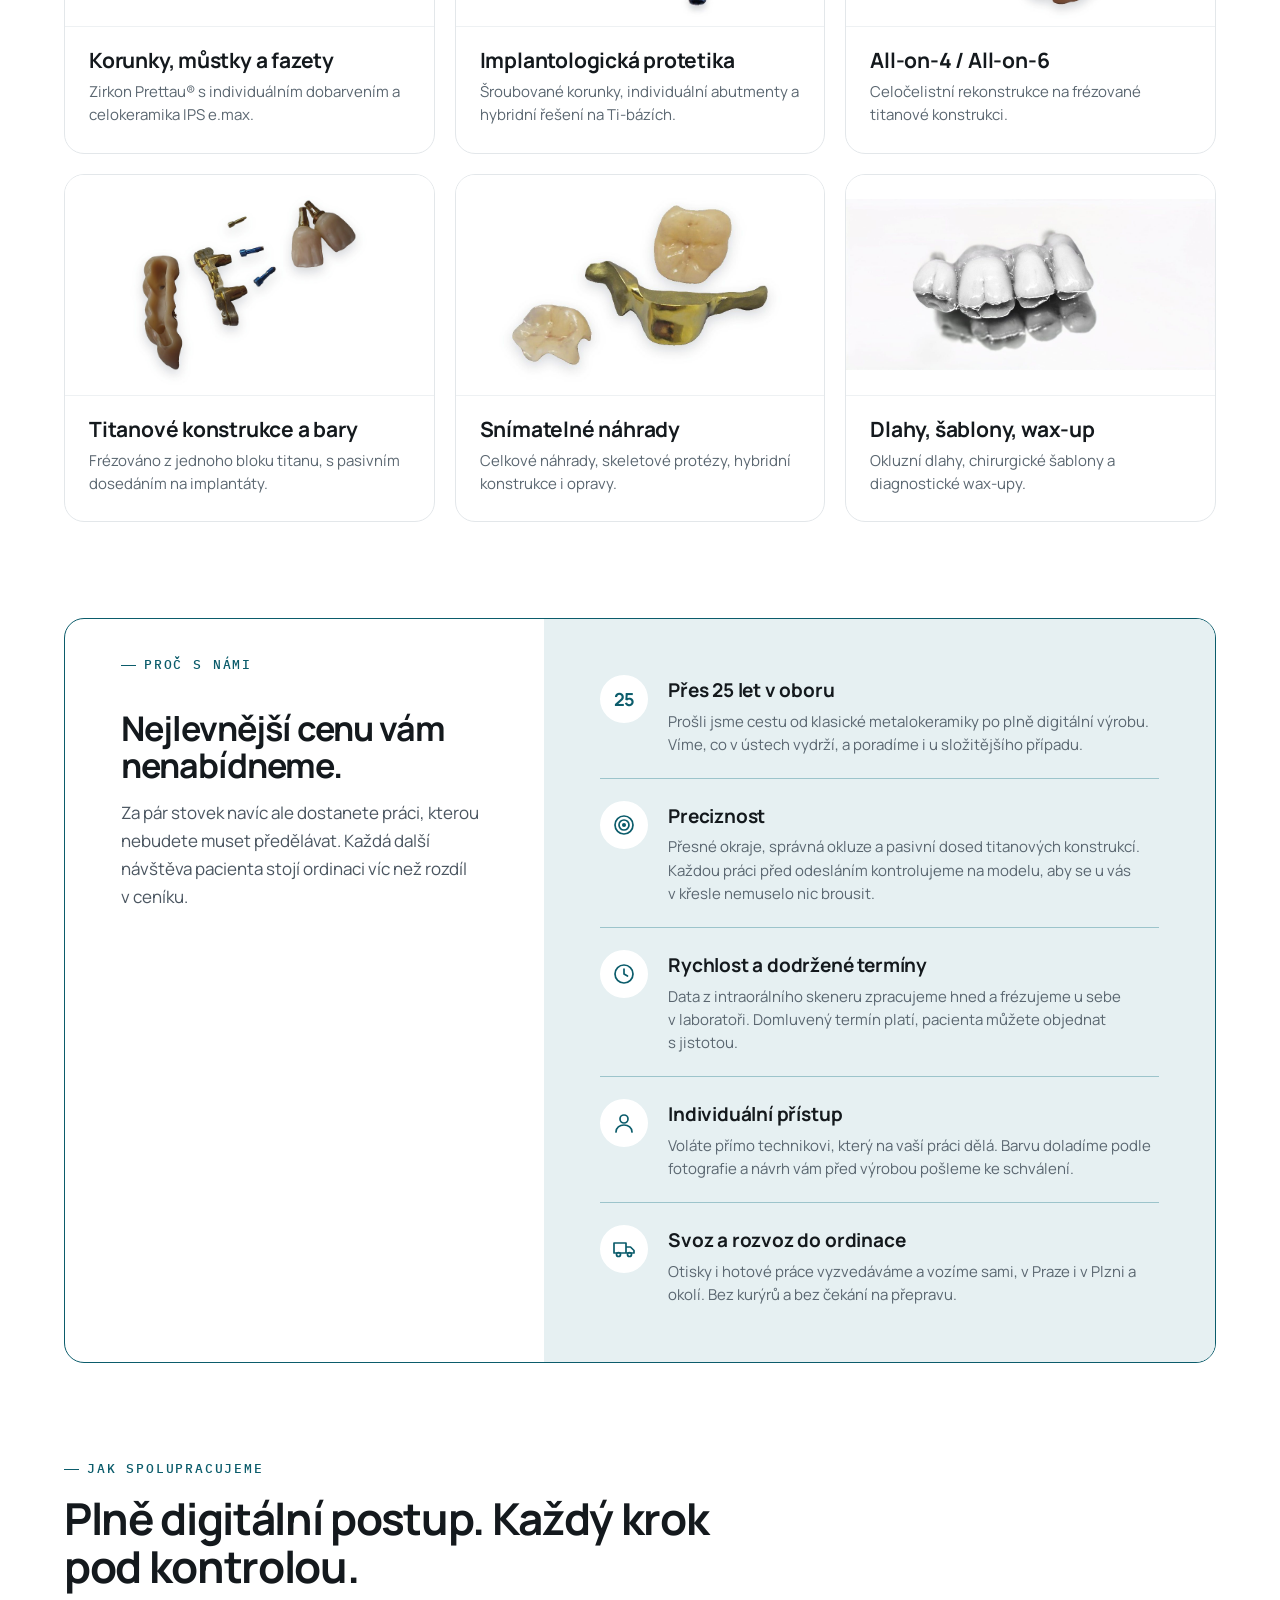
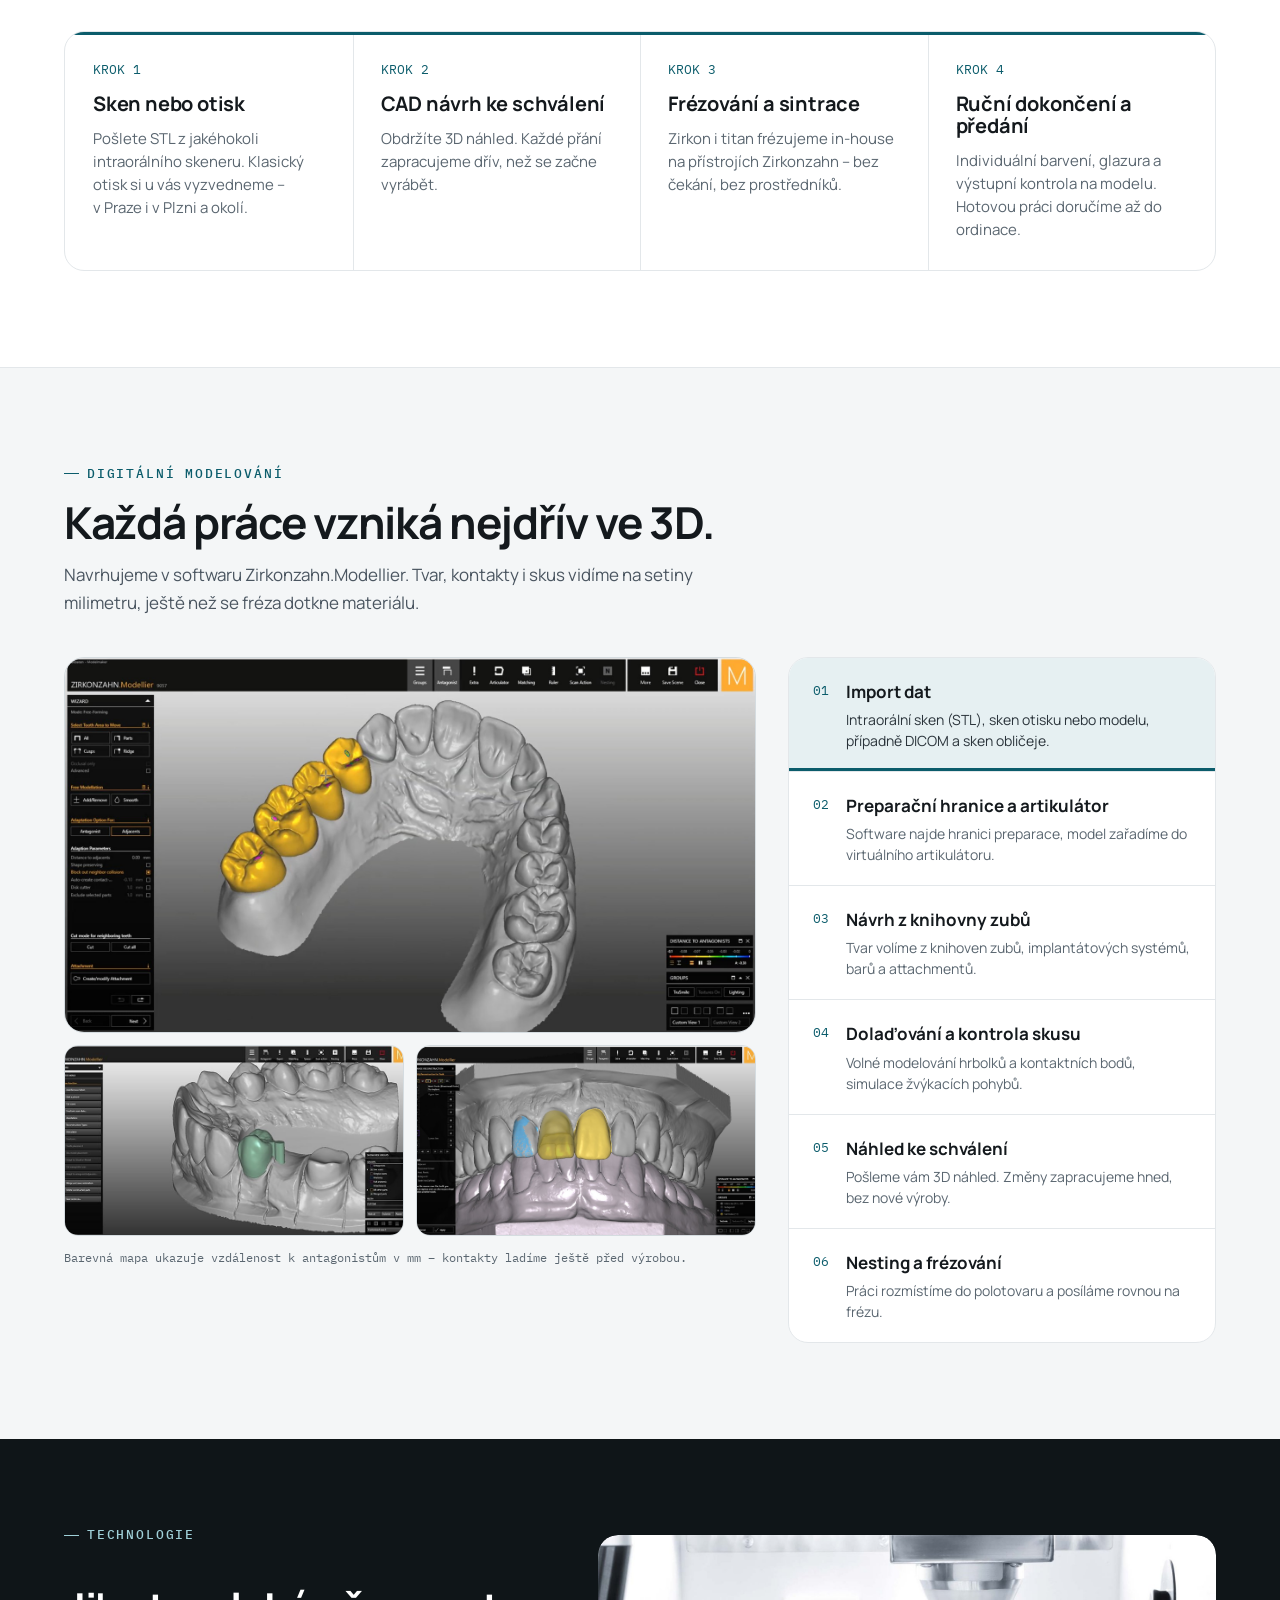
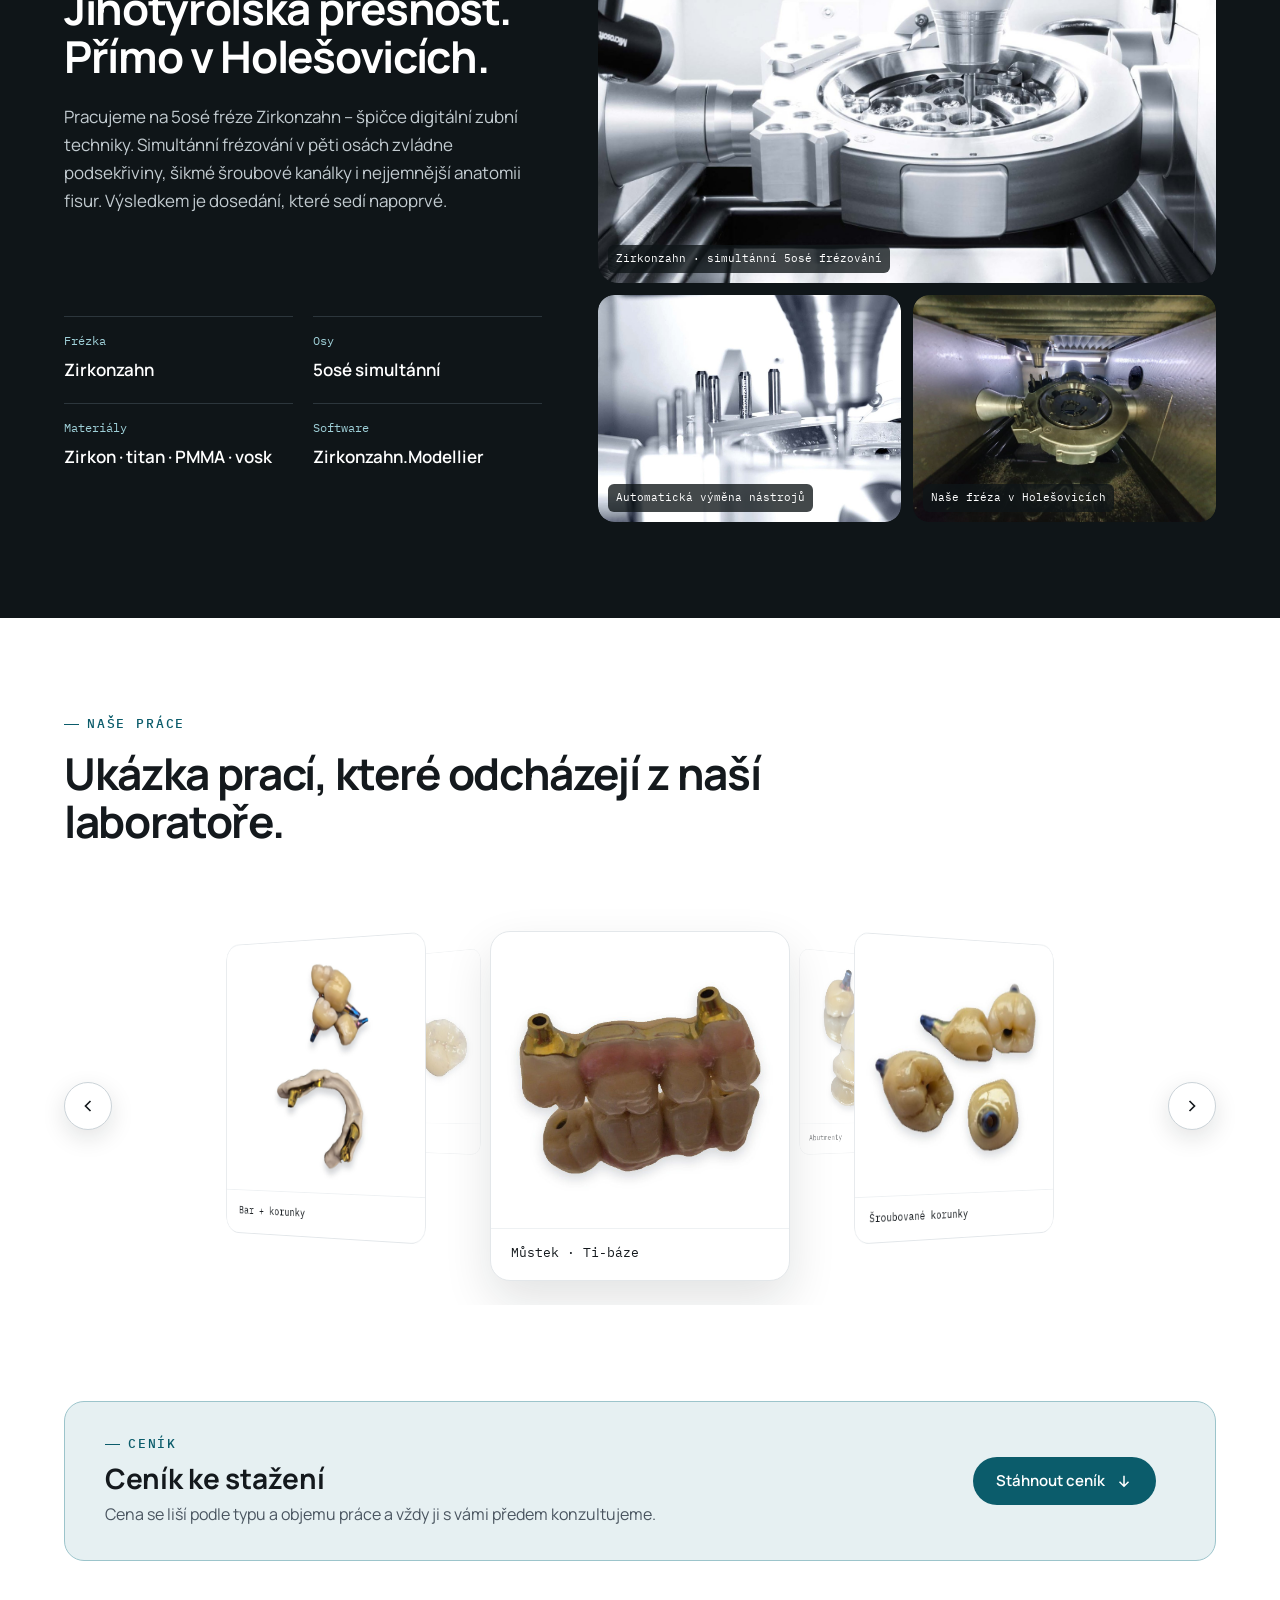
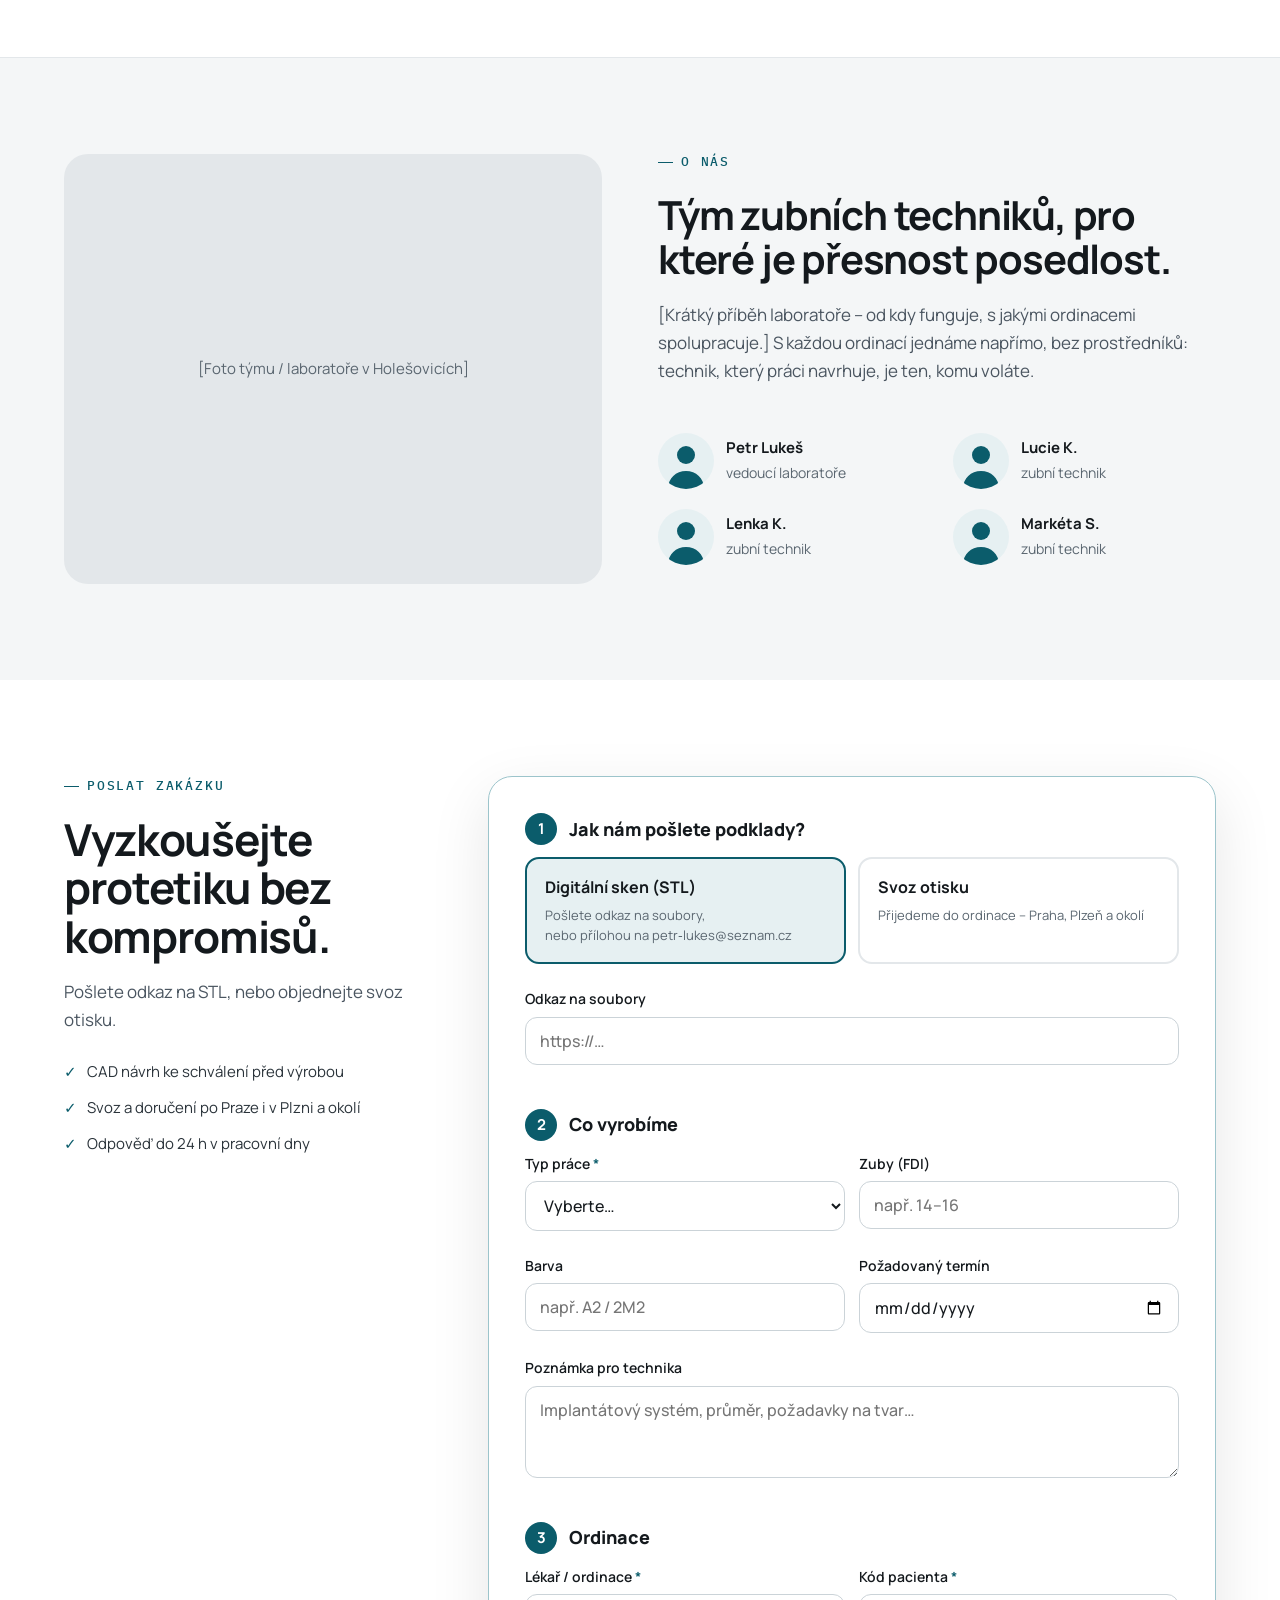
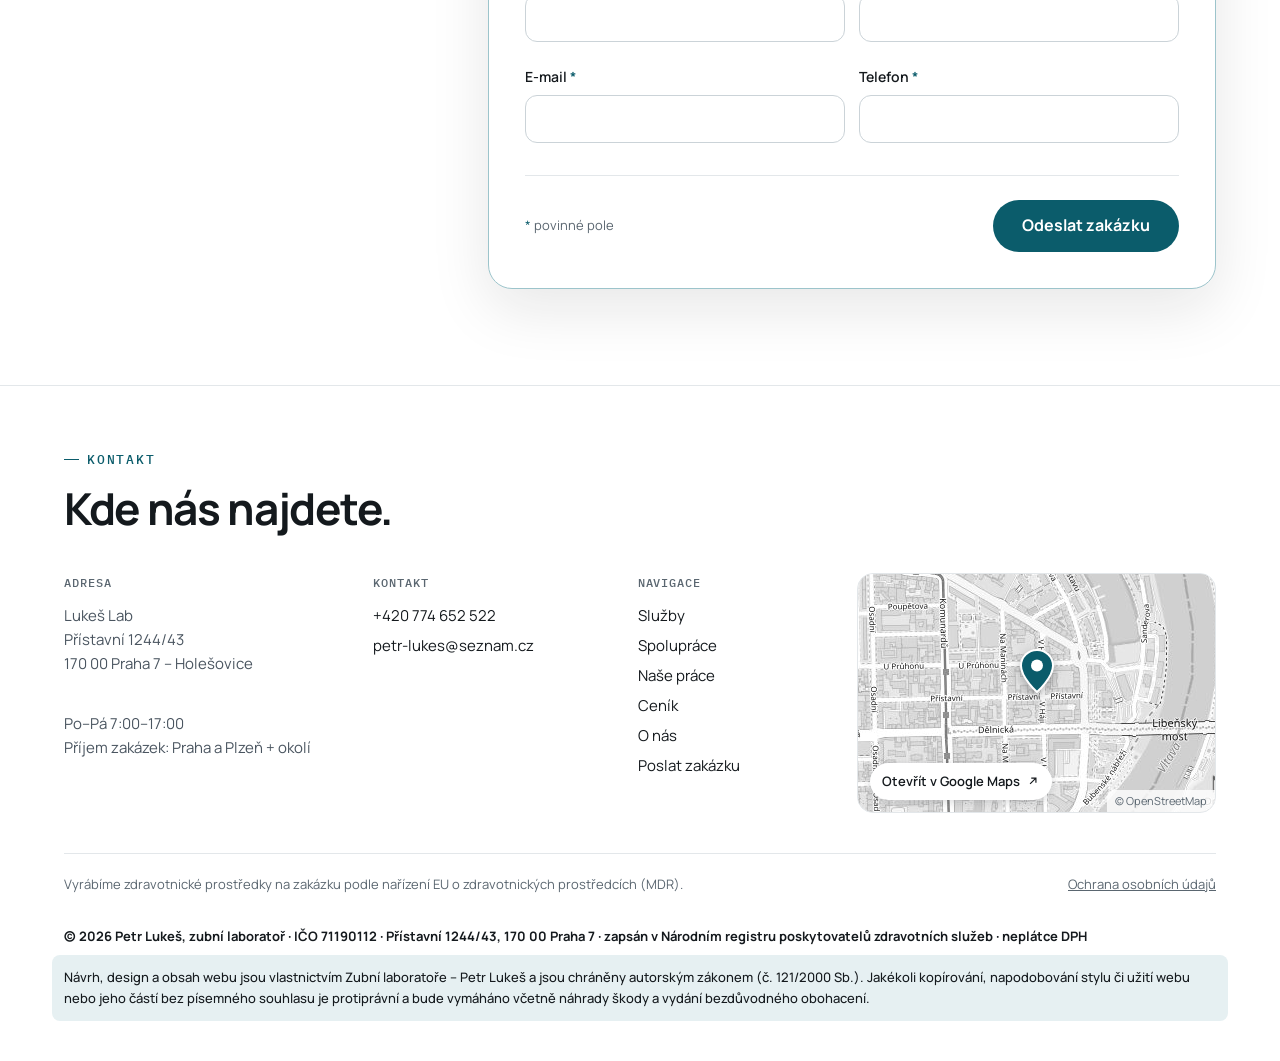
==== commit 5a0ffb58: "O nás: větší mezera nad členy týmu" ====
--- a/index.html
+++ b/index.html
@@ -34,7 +34,7 @@
 
   <!-- ?v=… = verze souboru. Po každé změně CSS/JS číslo zvýšit (na všech
        stránkách), jinak prohlížeče mohou ještě chvíli používat starou kopii. -->
-  <link rel="stylesheet" href="css/style.css?v=114">
+  <link rel="stylesheet" href="css/style.css?v=115">
   <script src="js/main.js?v=63" defer></script>
   <script src="js/efekty.js?v=61" defer></script>
   <script src="js/zakazka.js?v=65" defer></script>
--- a/css/style.css
+++ b/css/style.css
@@ -1827,7 +1827,7 @@
   display: grid;
   grid-template-columns: repeat(auto-fill, minmax(220px, 1fr));
   gap: 20px 32px;
-  margin: 8px 0 0;
+  margin: 28px 0 0;
   padding: 0;
   list-style: none;
 }
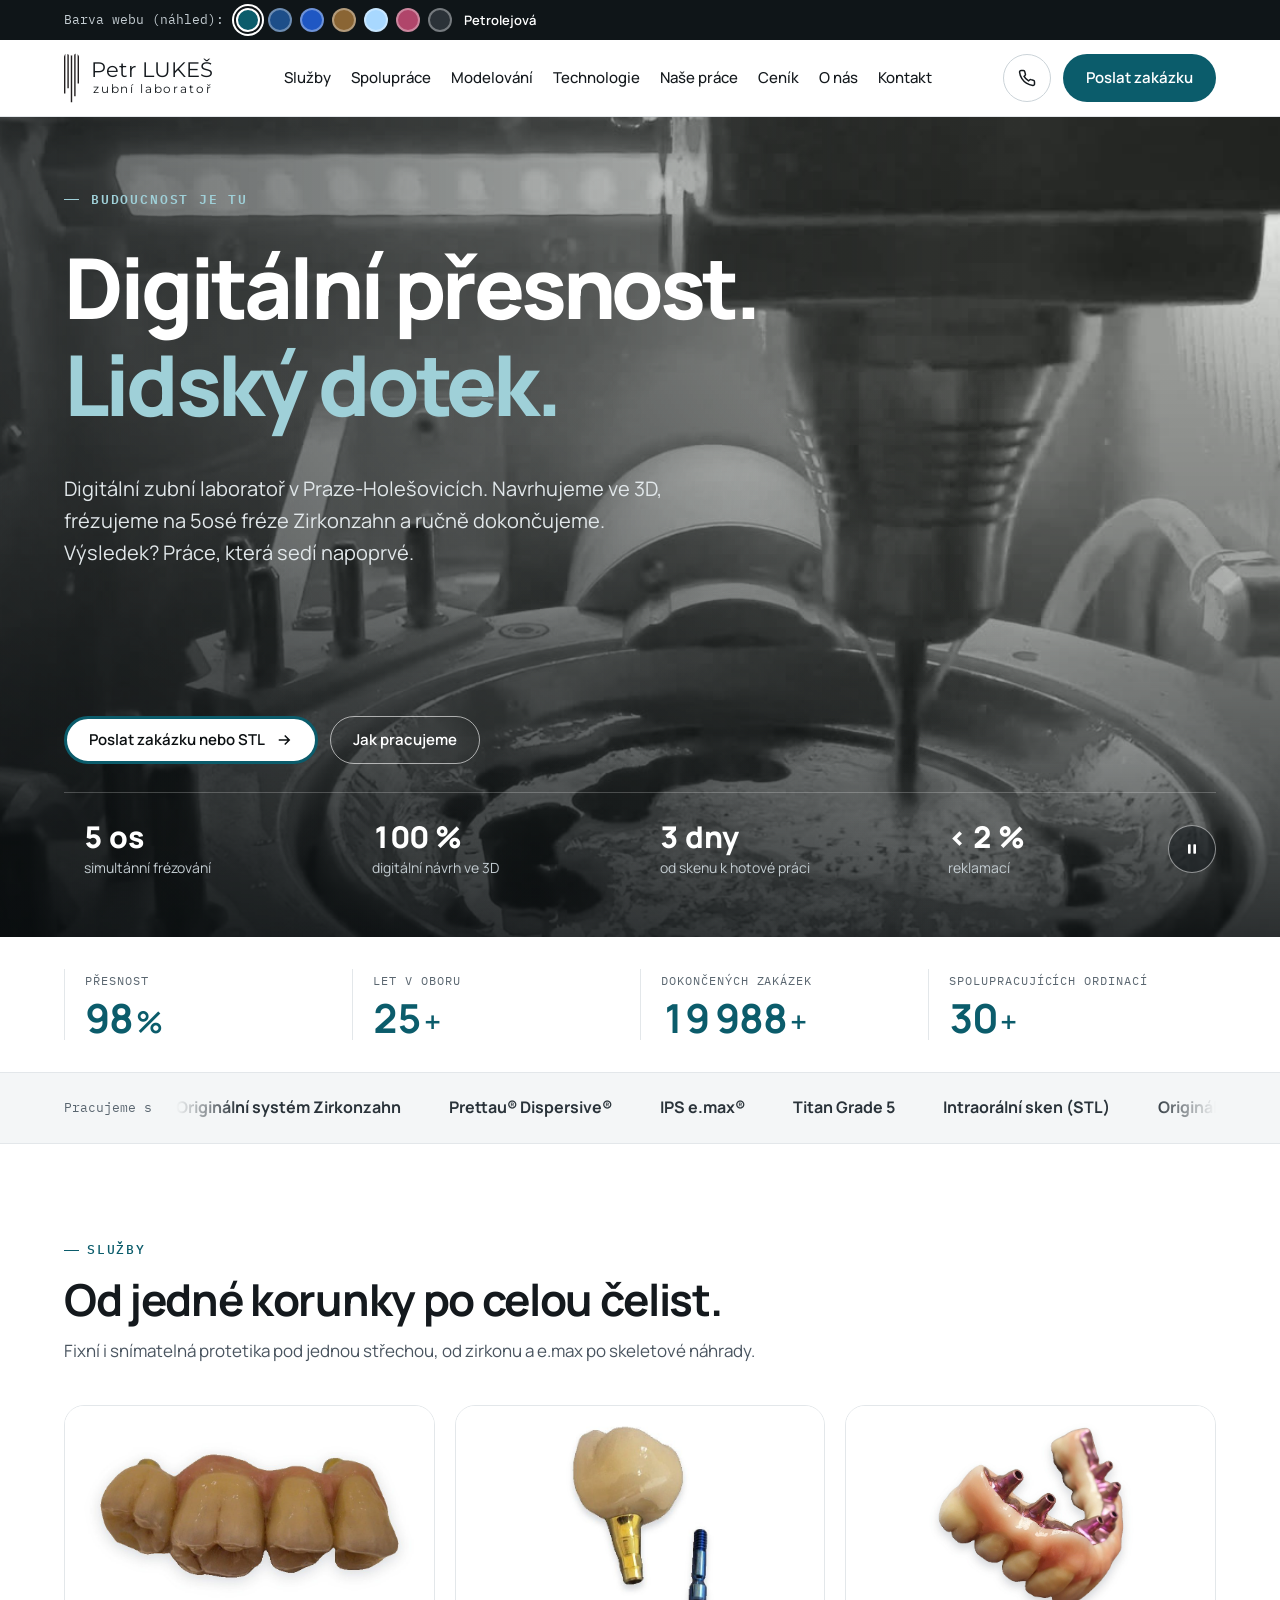
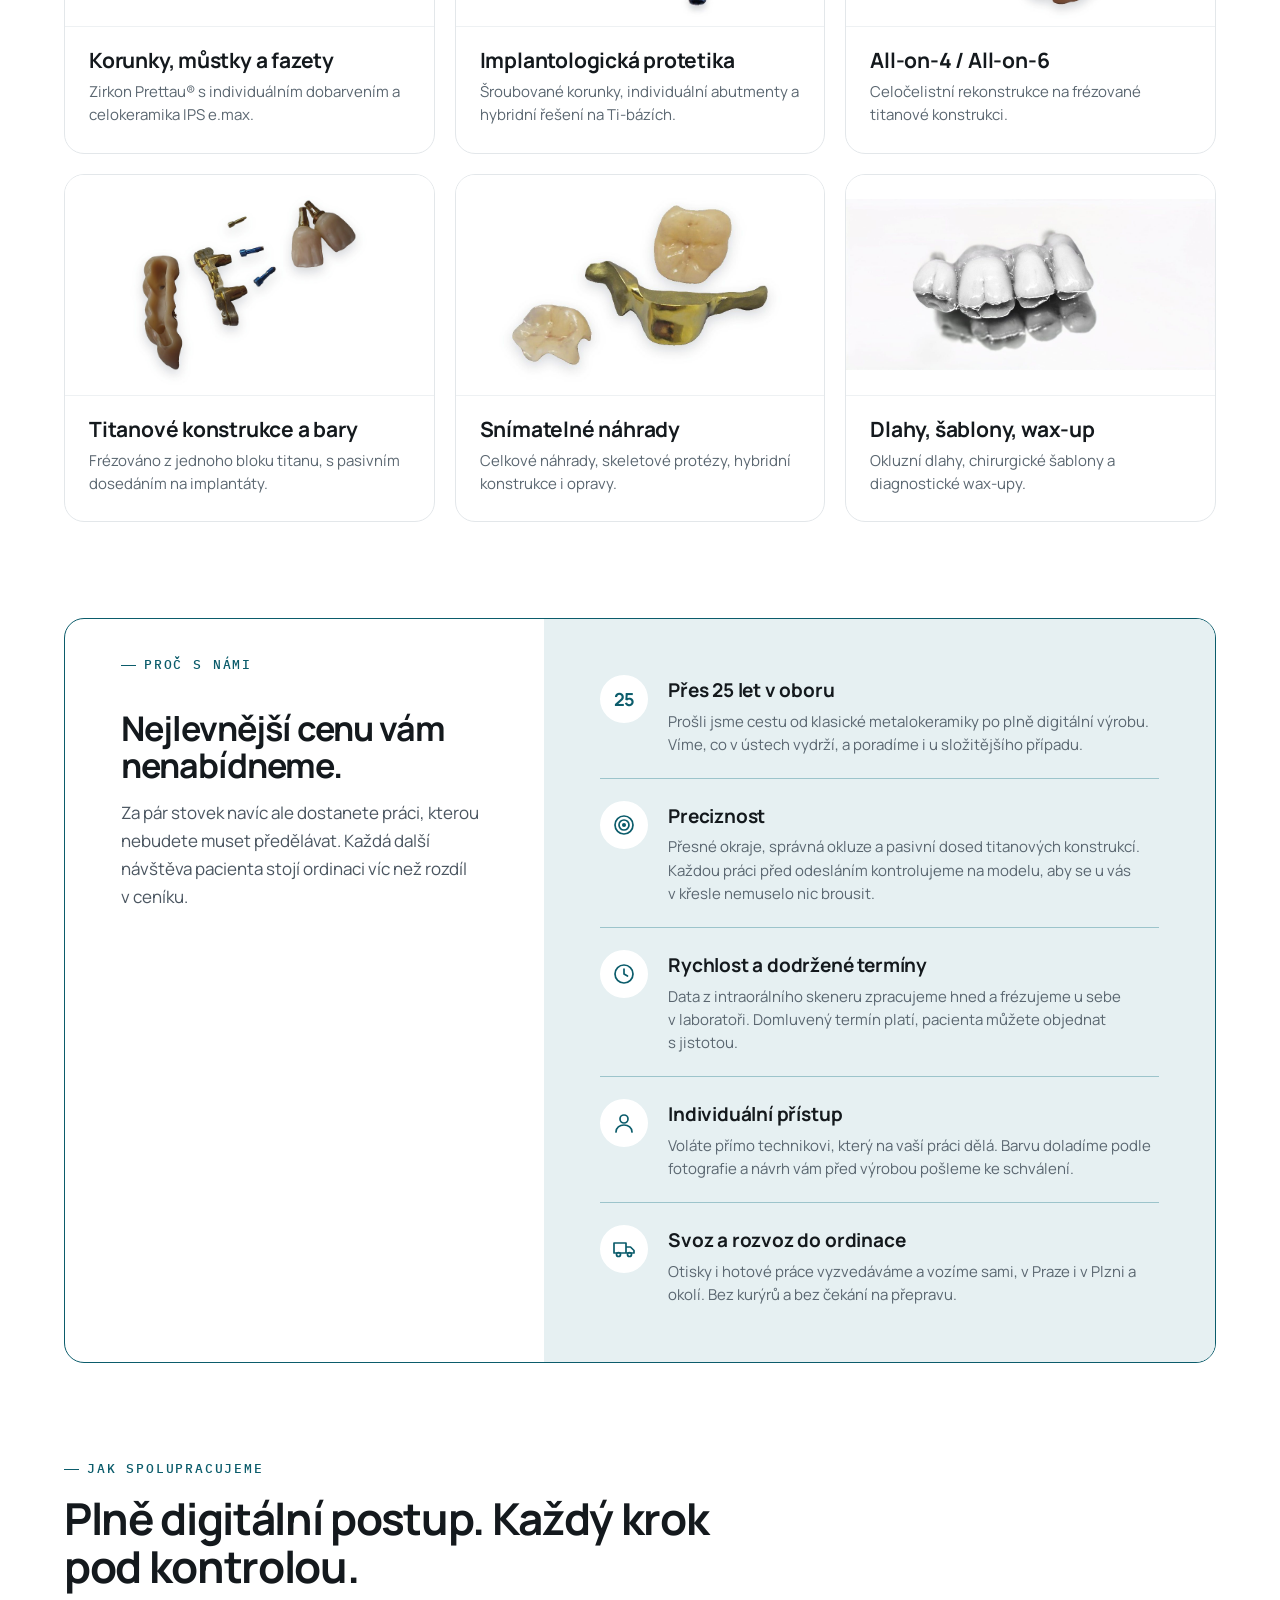
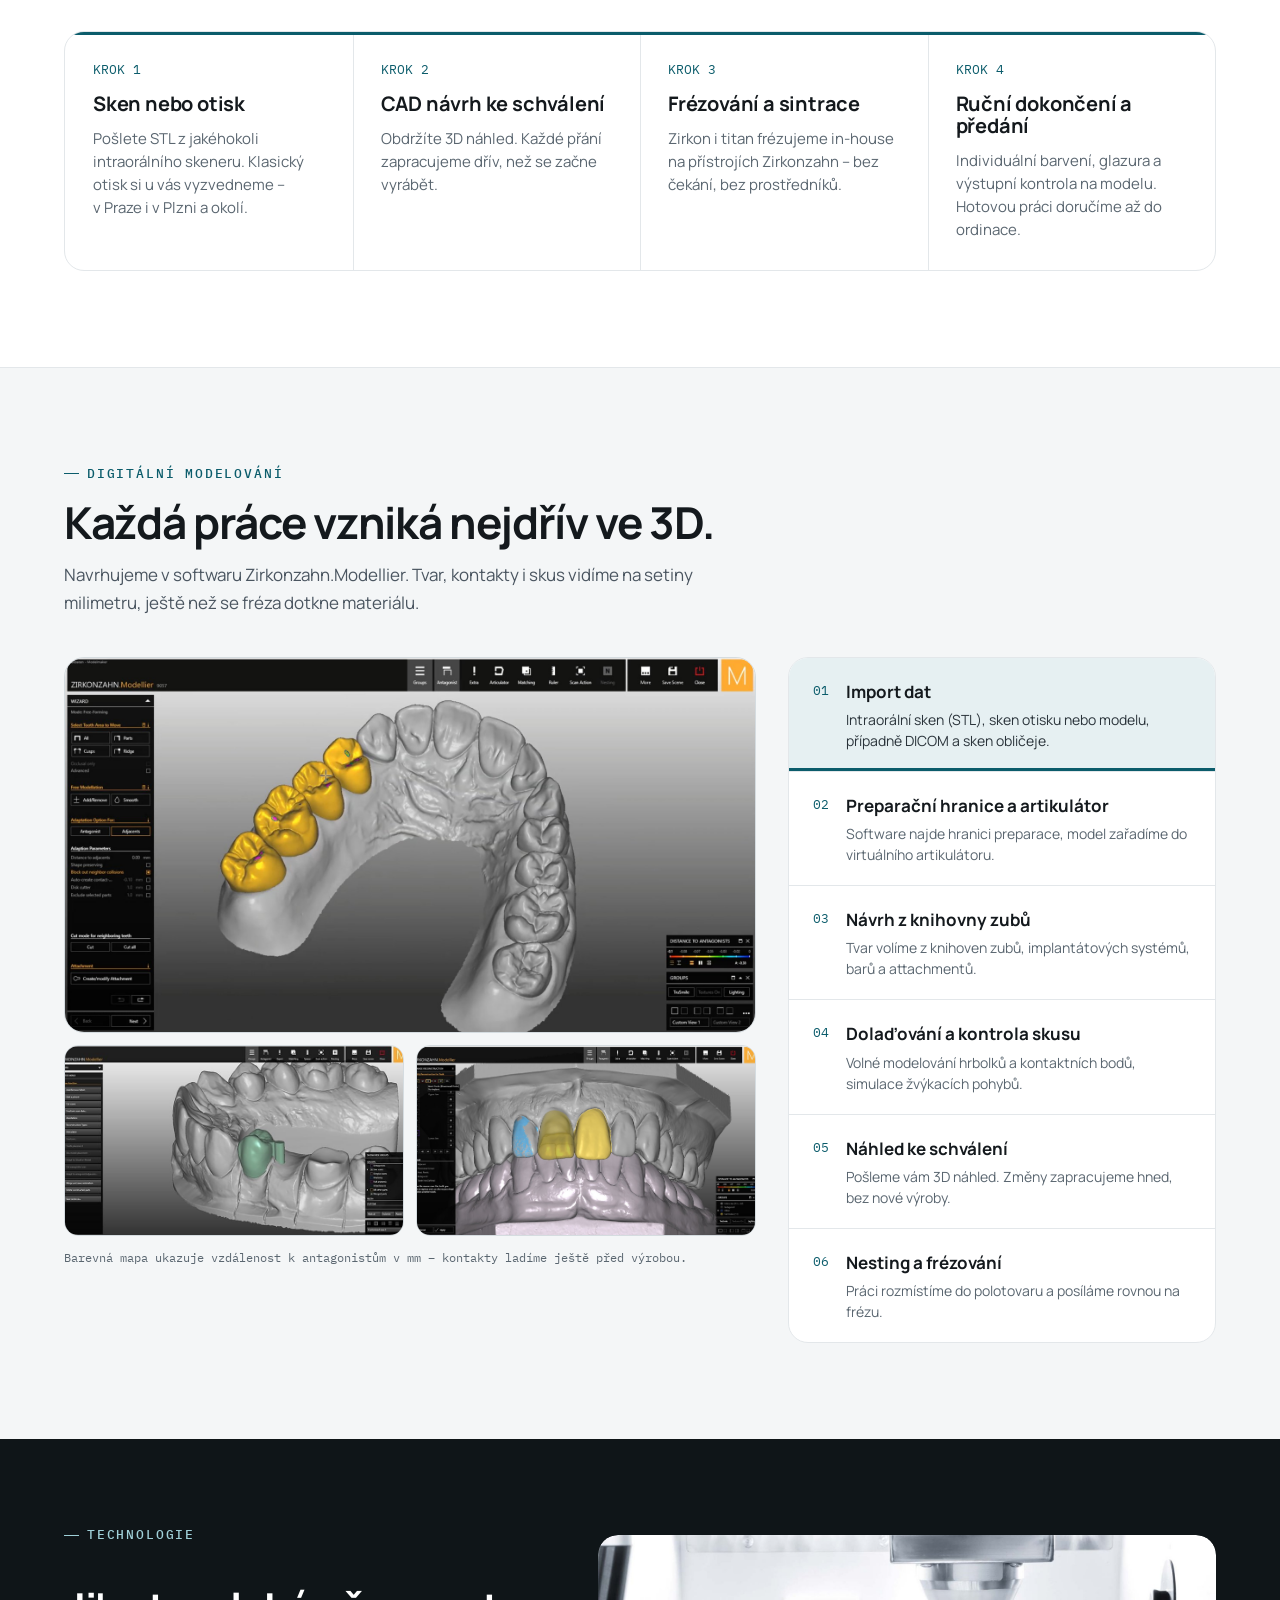
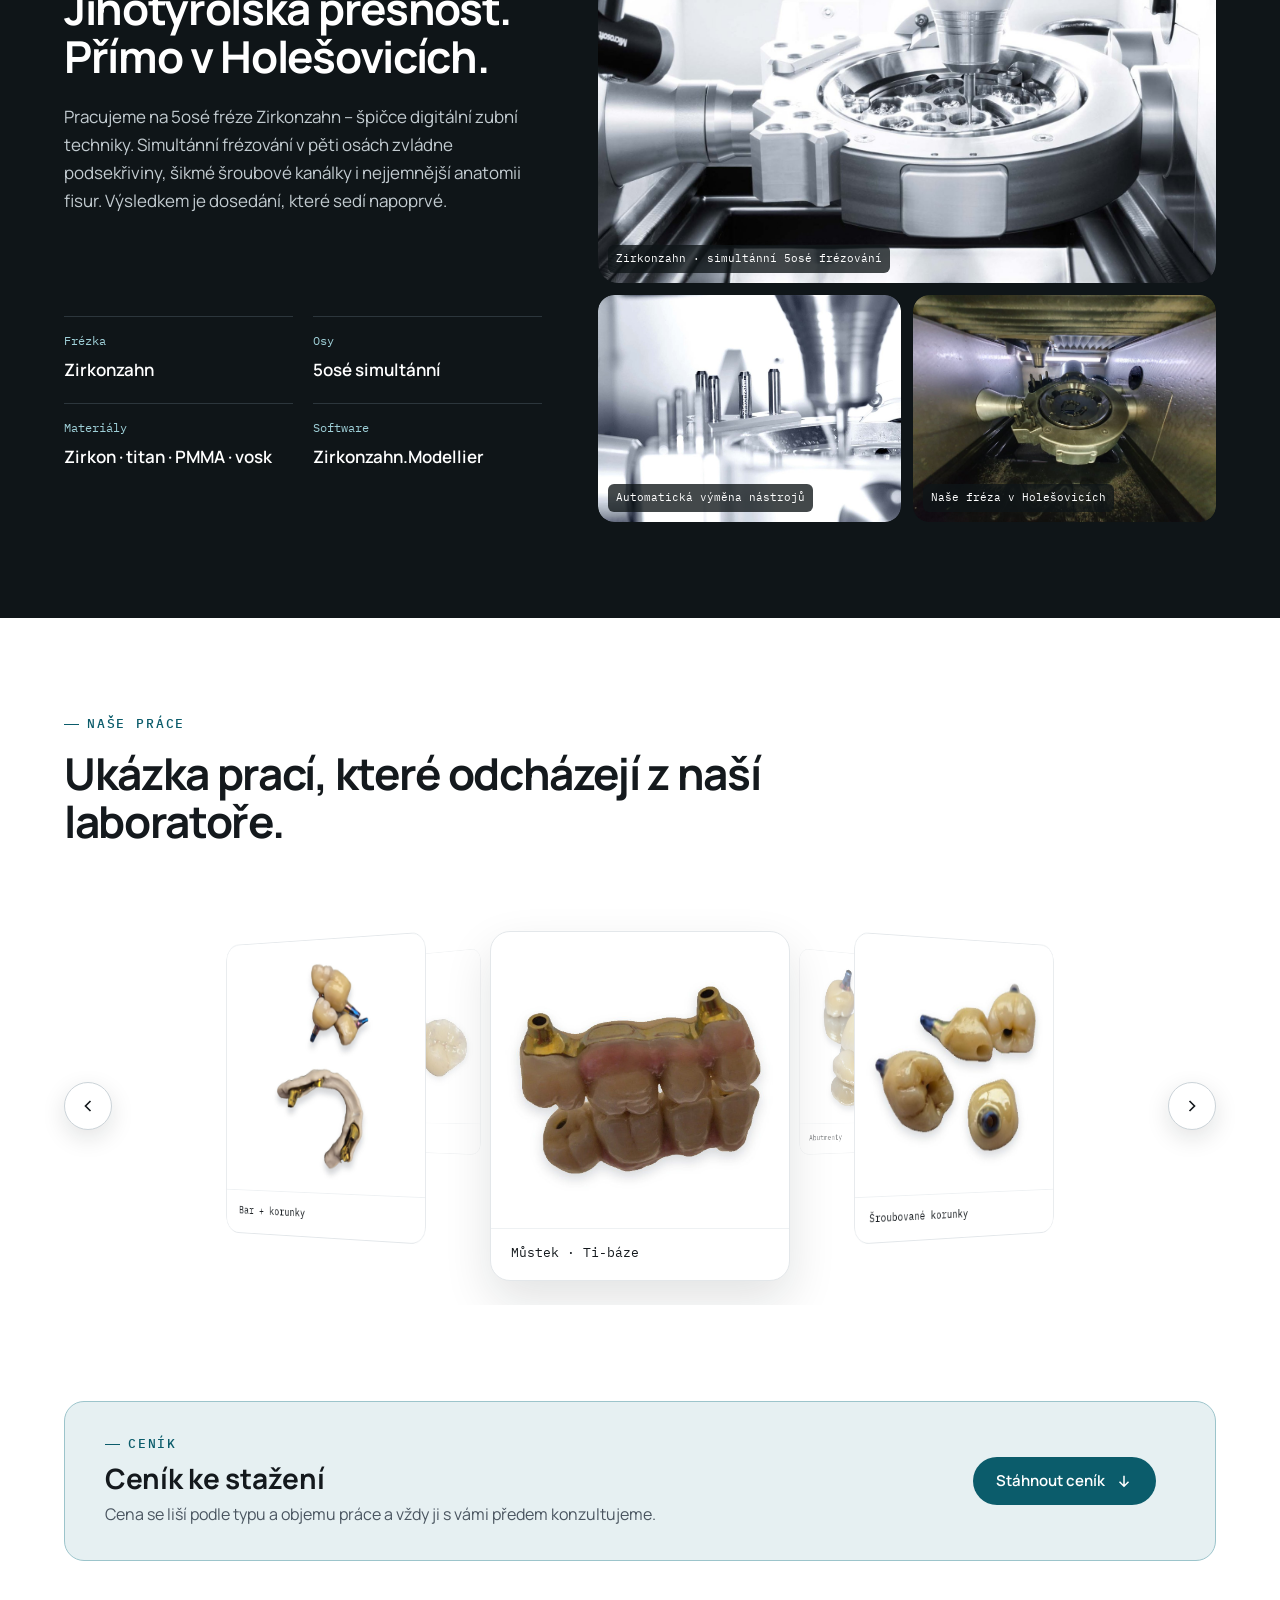
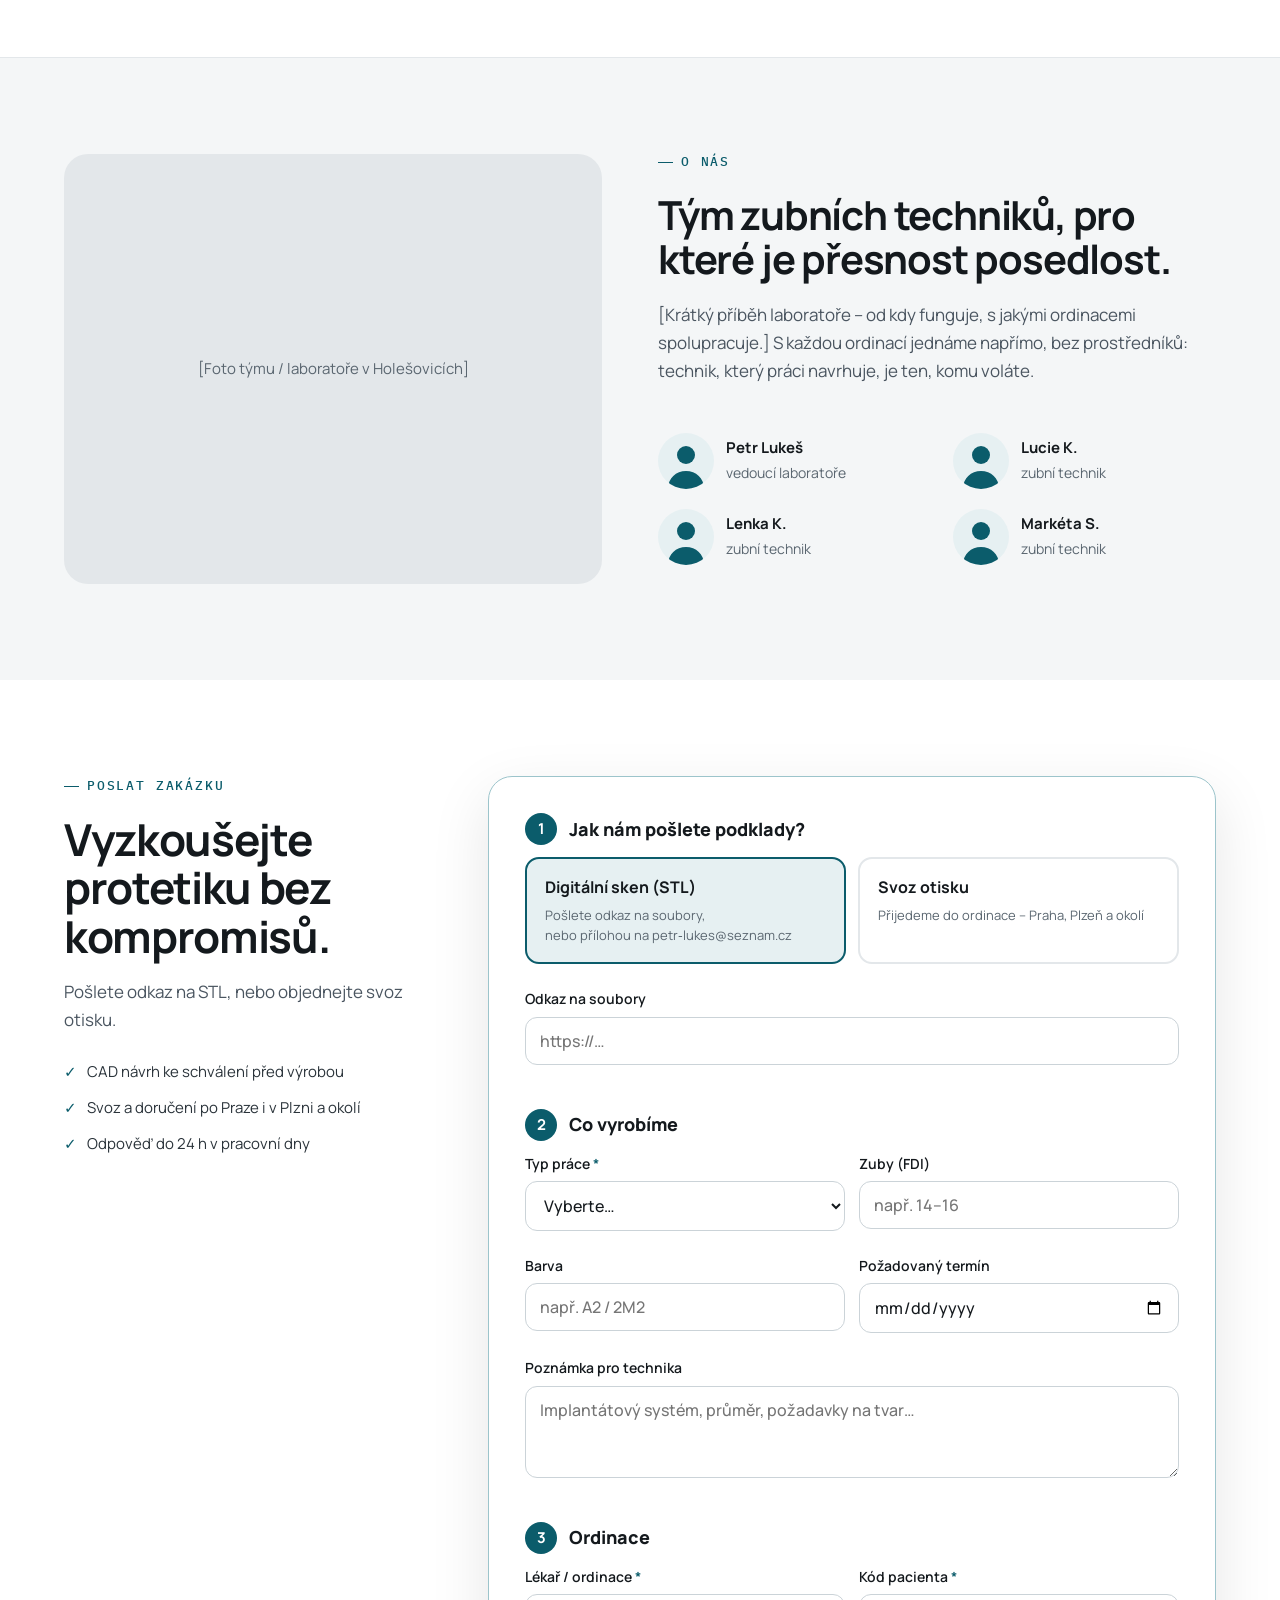
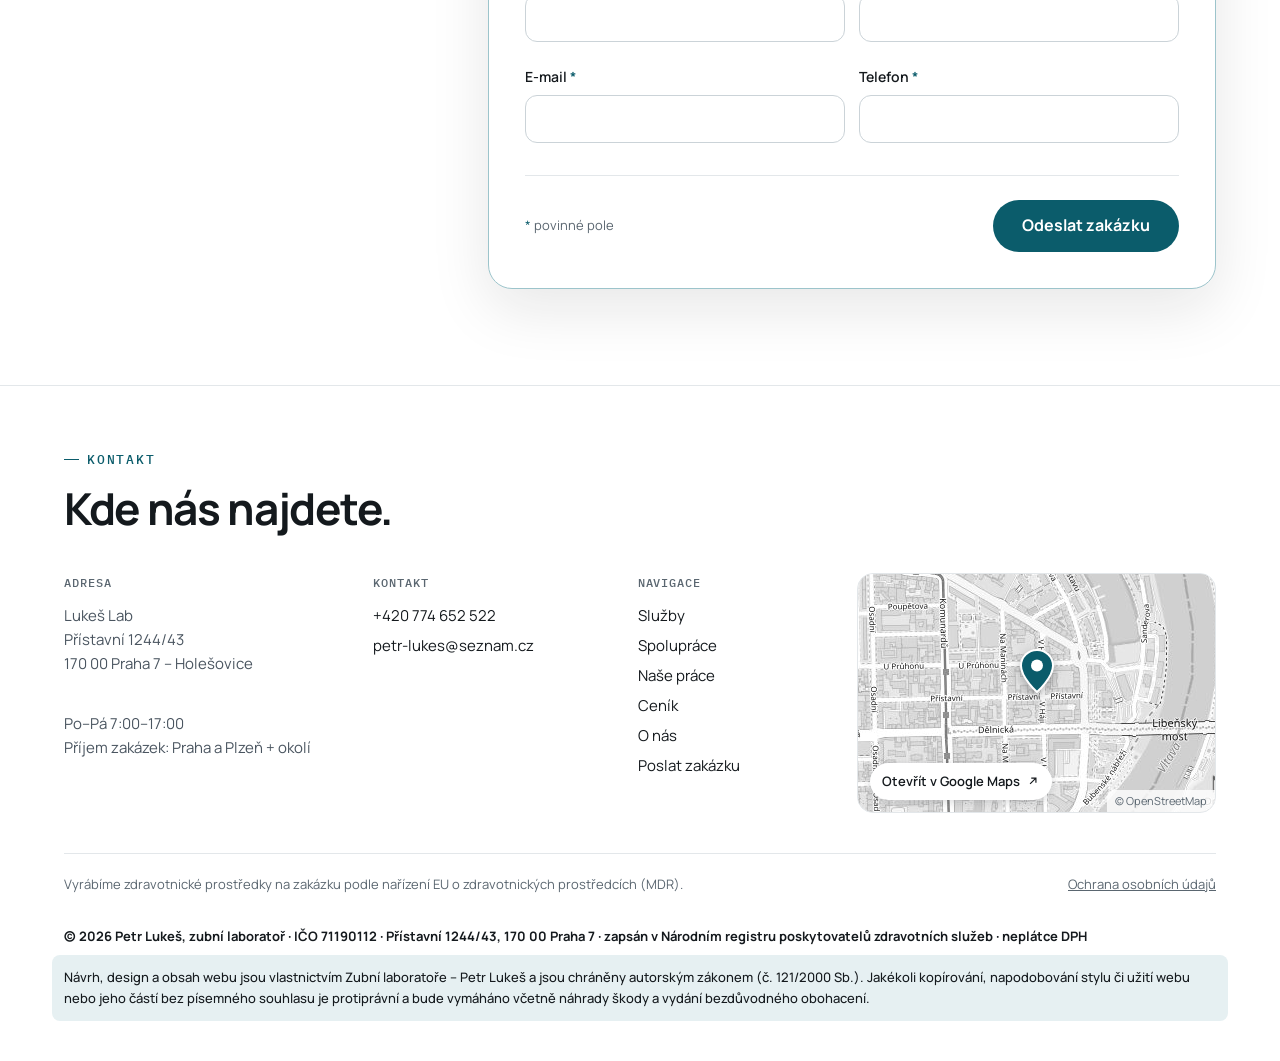
==== commit ba6293c1: "Formulář: datum nepřetéká a nejde do minulosti, spodní lišta se nad formulářem schová" ====
--- a/index.html
+++ b/index.html
@@ -34,10 +34,10 @@
 
   <!-- ?v=… = verze souboru. Po každé změně CSS/JS číslo zvýšit (na všech
        stránkách), jinak prohlížeče mohou ještě chvíli používat starou kopii. -->
-  <link rel="stylesheet" href="css/style.css?v=115">
+  <link rel="stylesheet" href="css/style.css?v=116">
   <script src="js/main.js?v=63" defer></script>
   <script src="js/efekty.js?v=61" defer></script>
-  <script src="js/zakazka.js?v=65" defer></script>
+  <script src="js/zakazka.js?v=66" defer></script>
 
   <!-- DOČASNÉ (přepínač barev): obnoví naposledy zvolenou barvu ještě před
        vykreslením stránky, aby neproblikla výchozí. Po výběru barvy smazat. -->
--- a/css/style.css
+++ b/css/style.css
@@ -785,6 +785,15 @@
   -webkit-backdrop-filter: blur(10px);
 }
 
+/* Nad formulářem se lišta schová – tlačítko by vypadalo jako jeho odeslání */
+.mobile-bar {
+  transition: transform 0.2s ease-out;
+}
+
+.mobile-bar.is-hidden {
+  transform: translateY(100%);
+}
+
 .mobile-bar .btn--primary {
   flex: 1;
 }
@@ -2231,6 +2240,19 @@
   resize: vertical;
 }
 
+/* iPhone dává poli s datem vlastní šířku a to přetéká z formuláře */
+.field input[type="date"] {
+  display: block;
+  min-width: 0;
+  max-width: 100%;
+  -webkit-appearance: none;
+  appearance: none;
+}
+
+.field input[type="date"]::-webkit-date-and-time-value {
+  text-align: left;
+}
+
 .field input:focus,
 .field select:focus,
 .field textarea:focus {
